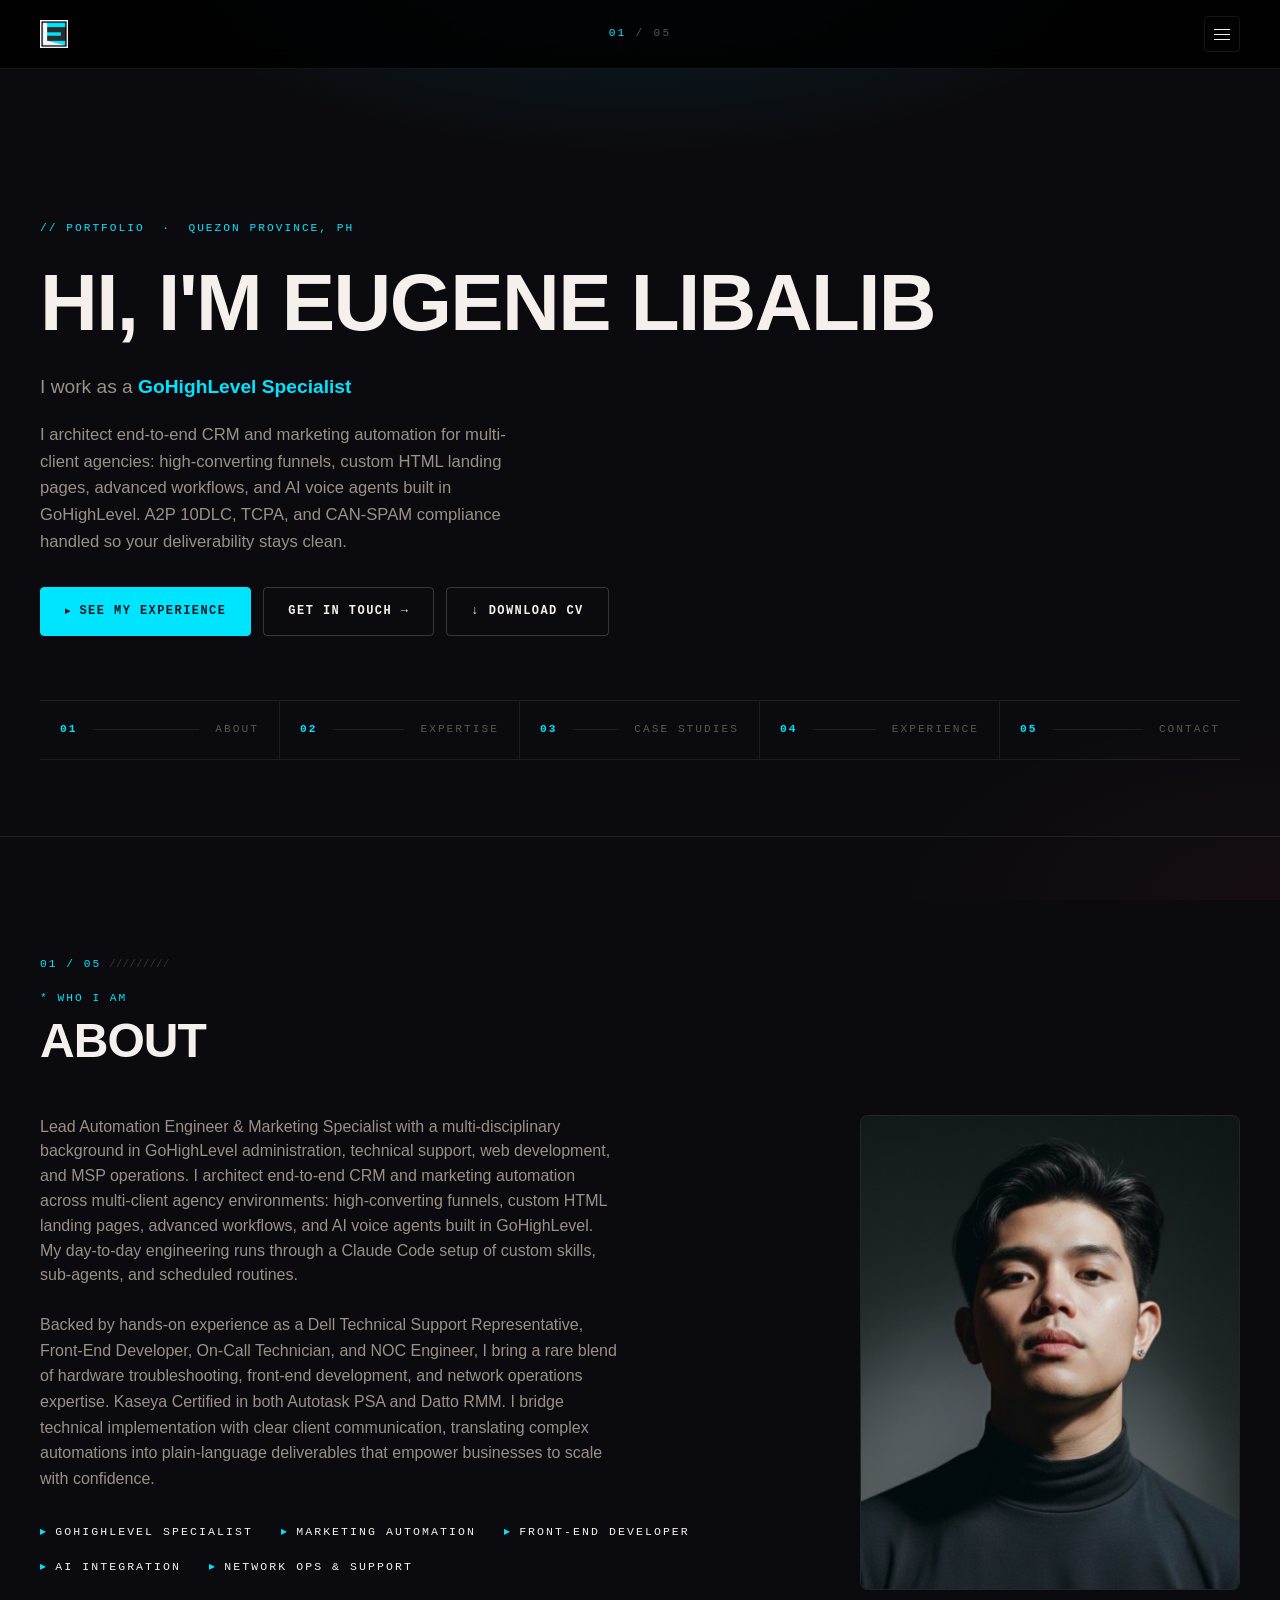
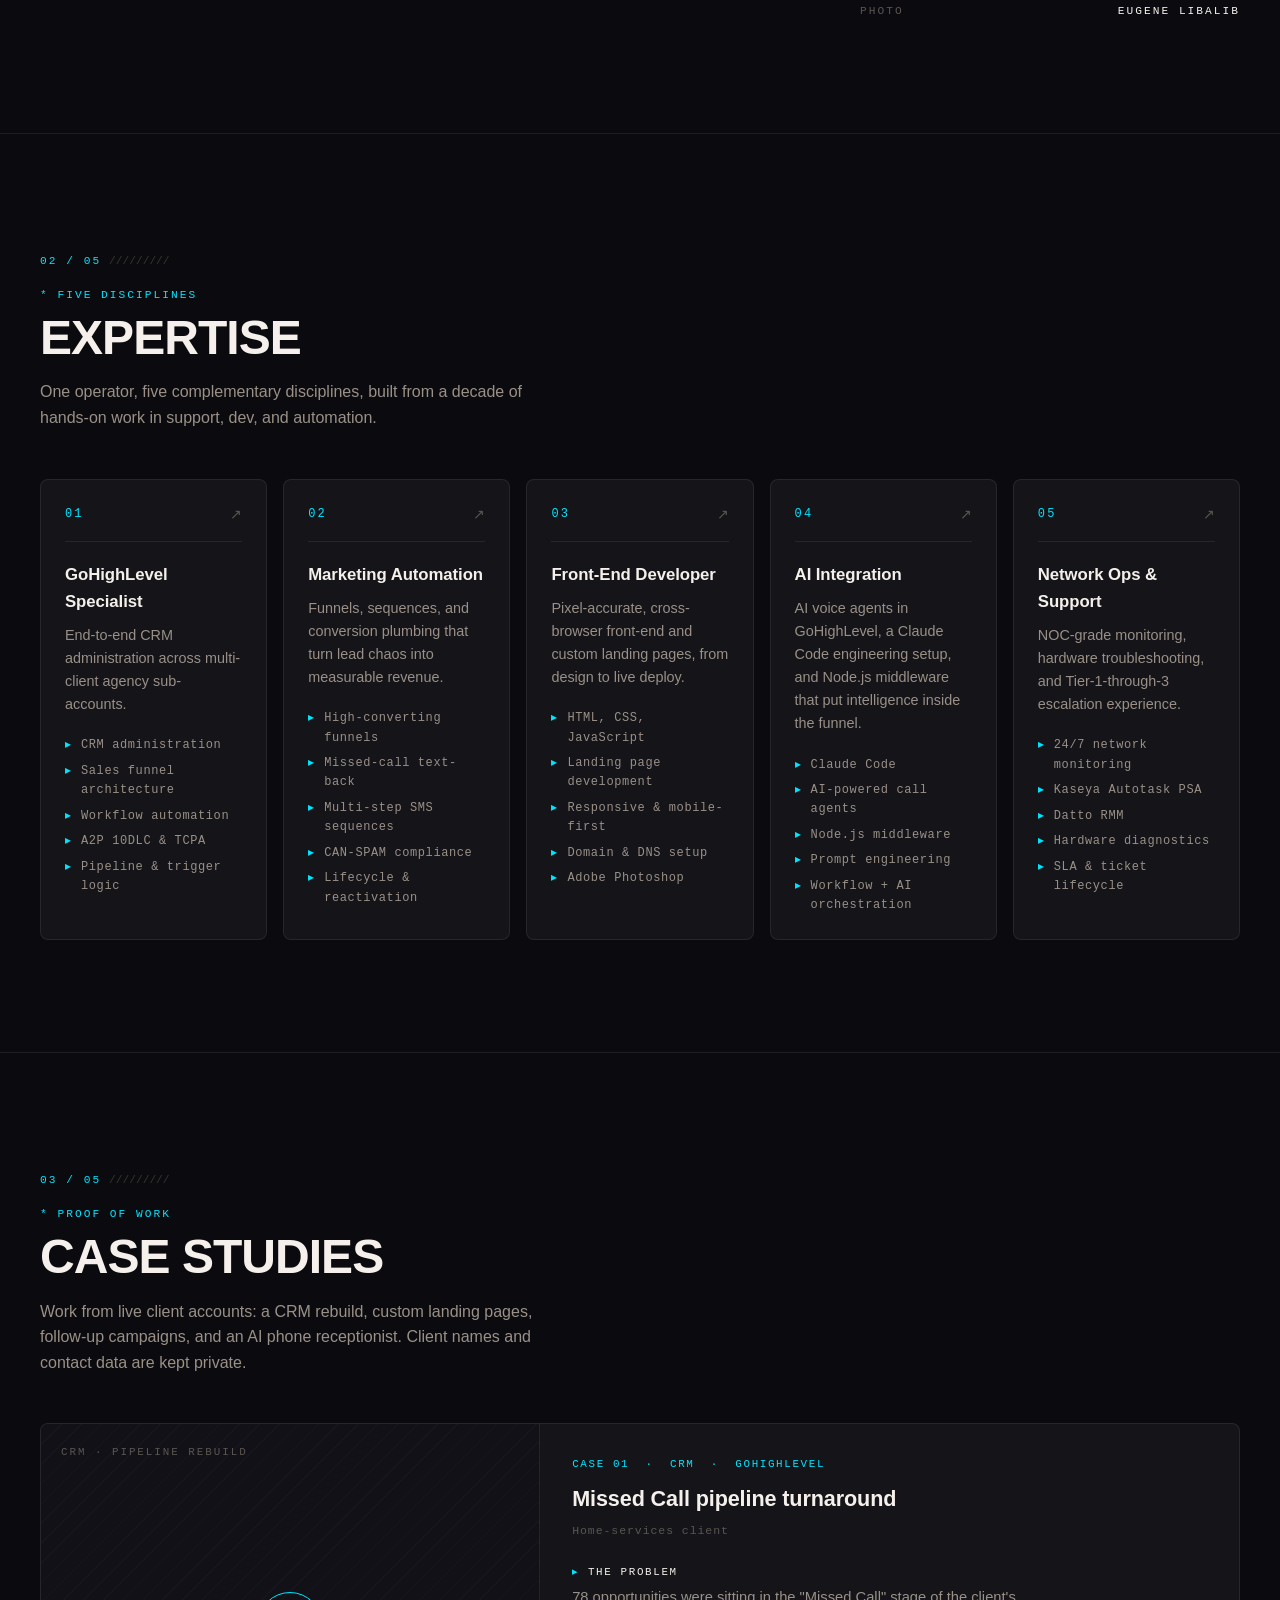
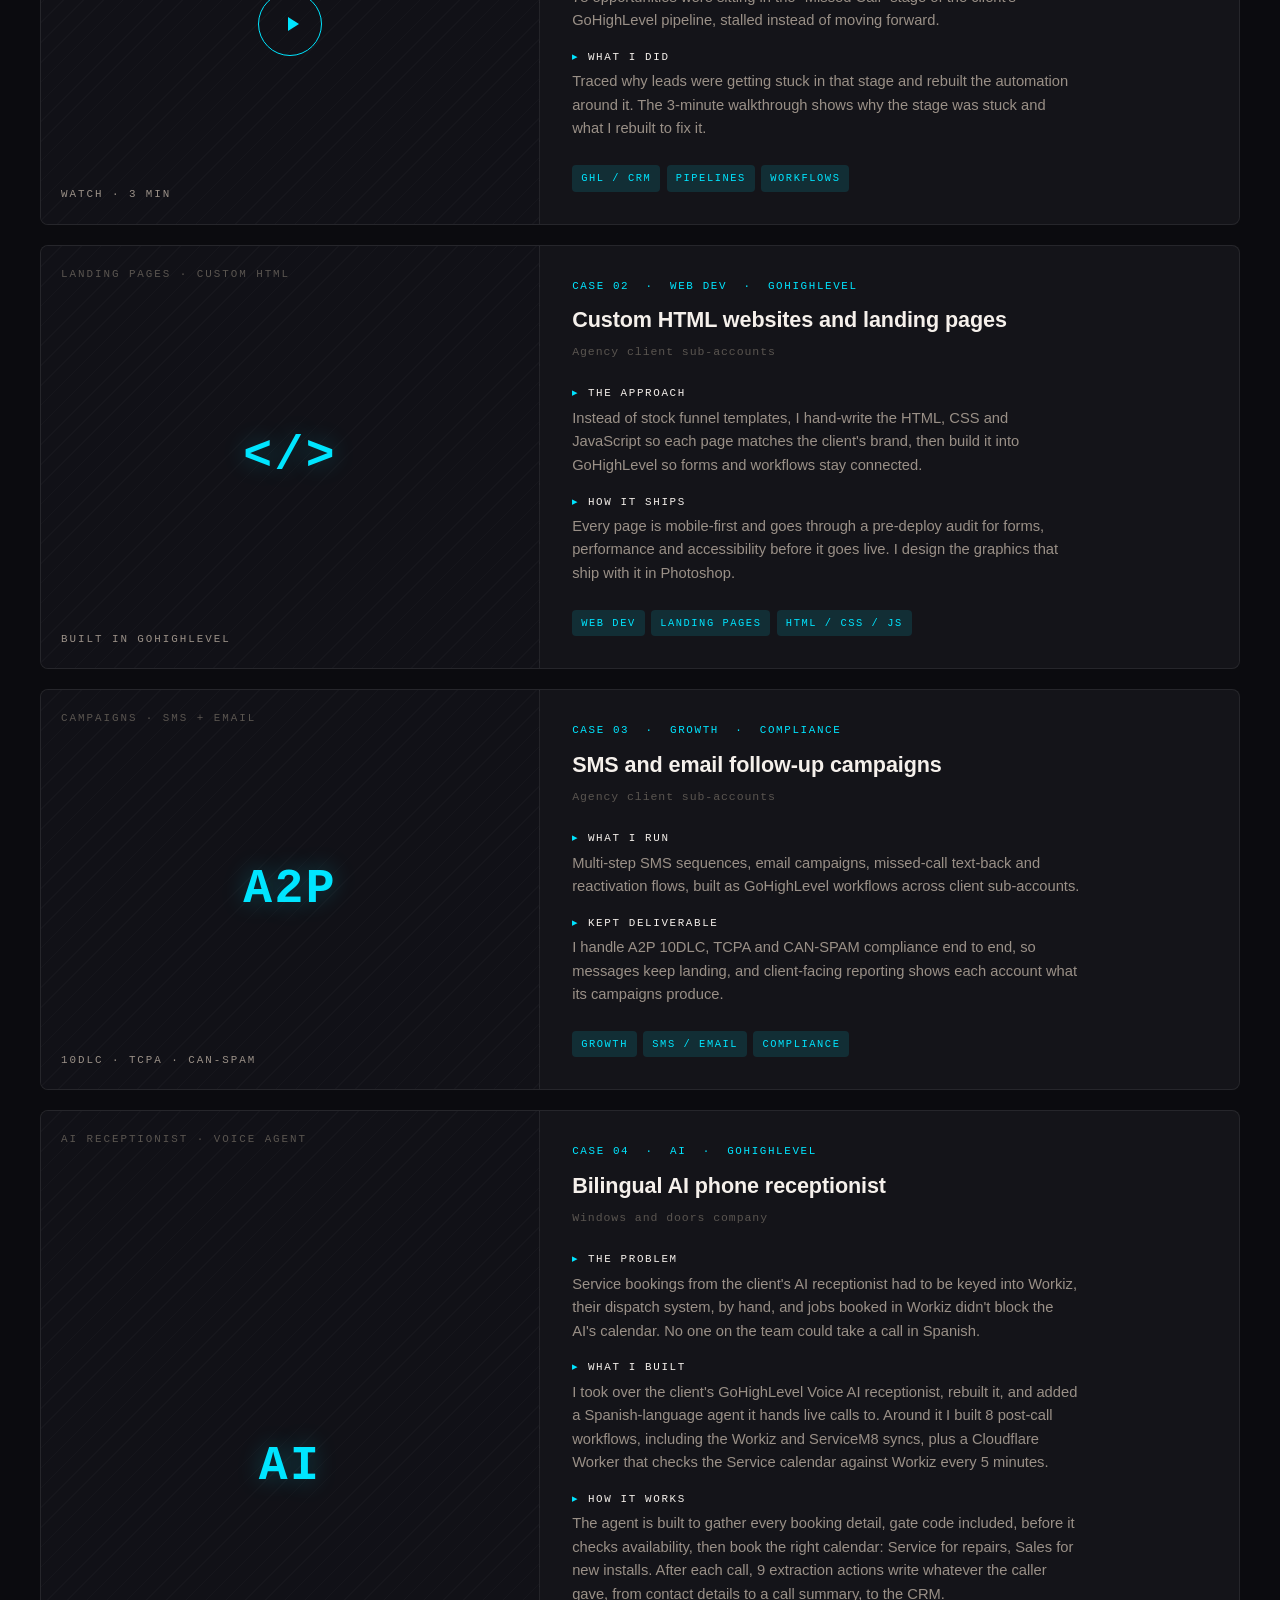
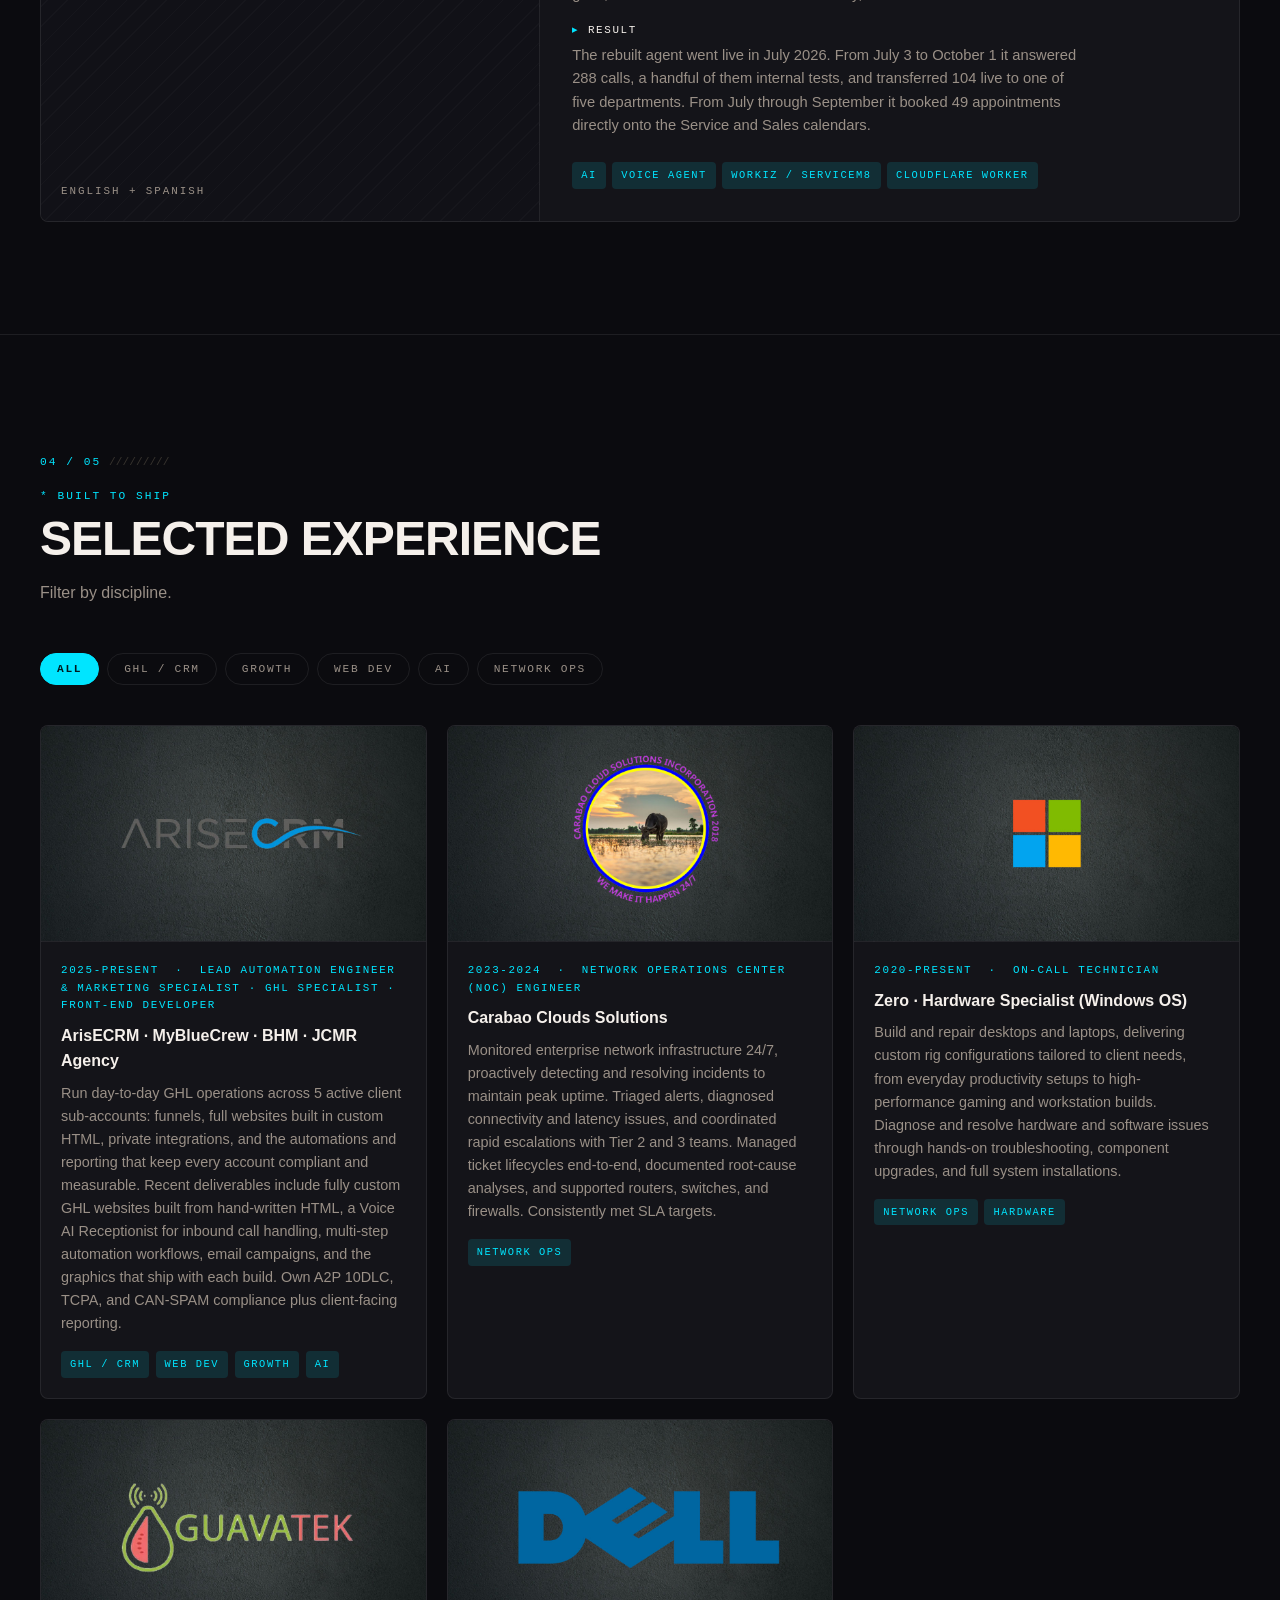
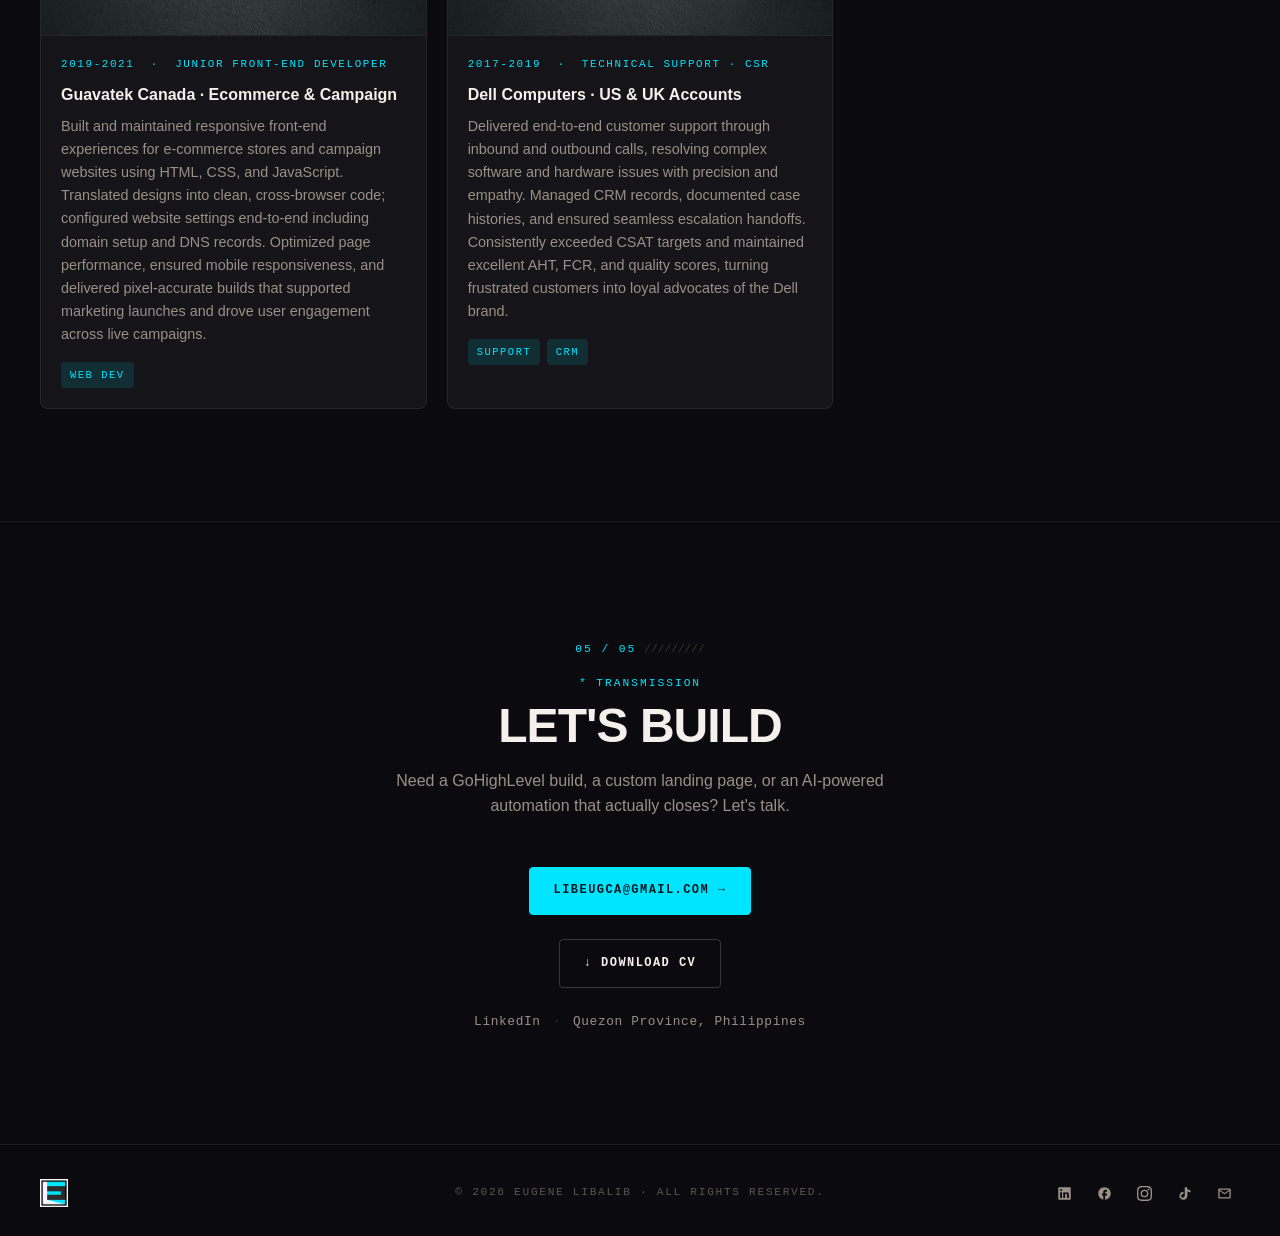
==== index.html @ 633a6f2b "Keep the hero name on screen at phone widths The hero title was nowrap with a 36px font-size floor, " ====
<!doctype html>
<html lang="en">
<head>
  <meta charset="utf-8" />
  <meta name="viewport" content="width=device-width, initial-scale=1" />
  <title>Eugene Libalib - GoHighLevel Specialist & Marketing Technologist</title>
  <meta name="description" content="Eugene Libalib - CRM &amp; marketing technology specialist. GoHighLevel, marketing automation, web development, Claude AI integration, and network operations." />

  <!-- Open Graph -->
  <meta property="og:type" content="website" />
  <meta property="og:url" content="https://governorgene.github.io/eugene-libalib-portfolio/" />
  <meta property="og:title" content="Eugene Libalib - GoHighLevel Specialist &amp; Marketing Technologist" />
  <meta property="og:description" content="CRM and marketing automation specialist: GoHighLevel builds, AI-powered workflows, custom landing pages, and network operations. Based in Quezon Province, PH." />
  <meta property="og:image" content="https://governorgene.github.io/eugene-libalib-portfolio/assets/graphtag.jpg" />
  <meta property="og:image:width" content="1200" />
  <meta property="og:image:height" content="630" />

  <!-- Twitter Card -->
  <meta name="twitter:card" content="summary_large_image" />
  <meta name="twitter:title" content="Eugene Libalib - GoHighLevel Specialist &amp; Marketing Technologist" />
  <meta name="twitter:description" content="CRM and marketing automation specialist: GoHighLevel builds, AI-powered workflows, custom landing pages, and network operations. Based in Quezon Province, PH." />
  <meta name="twitter:image" content="https://governorgene.github.io/eugene-libalib-portfolio/assets/graphtag.jpg" />

  <link rel="icon" type="image/png" href="assets/ECL Logo.png" />
  <link rel="apple-touch-icon" href="assets/ECL Logo.png" />
  <link rel="stylesheet" href="styles.css" />
</head>
<body>
  <header class="nav">
    <a href="#top" class="nav__brand" aria-label="Home">
      <img src="assets/ECL Logo.png" alt="" class="nav__mark" aria-hidden="true" />    </a>
    <div class="nav__counter" aria-hidden="true">
      <span id="nav-counter">01</span> / 05
    </div>
    <button class="nav__menu" id="menu-toggle" aria-label="Open menu" aria-expanded="false" aria-controls="menu-overlay">
      <span></span><span></span><span></span>
    </button>
  </header>

  <!-- MENU OVERLAY -->
  <div class="menu-backdrop" id="menu-backdrop" aria-hidden="true"></div>
  <aside class="menu" id="menu-overlay" aria-hidden="true" role="dialog" aria-modal="true" aria-label="Navigation">
    <div class="menu__header">
      <a href="#top" class="nav__brand menu__brand" data-menu-link aria-label="Home">
        <img src="assets/ECL Logo.png" alt="" class="nav__mark" aria-hidden="true" />
        <span class="nav__brand-text">ECL</span>
      </a>
      <button class="menu__close" id="menu-close" aria-label="Close menu">
        <span></span><span></span>
      </button>
    </div>

    <p class="menu__section-label">NAVIGATE <span class="slashes">/</span> <span id="menu-counter">00</span></p>

    <nav class="menu__nav" aria-label="Primary">
      <a href="#top" class="menu__link" data-menu-link data-section="home">
        <span class="menu__num">01</span>
        <span class="menu__label">Home</span>
        <span class="menu__dot" aria-hidden="true"></span>
      </a>
      <a href="#about" class="menu__link" data-menu-link data-section="about">
        <span class="menu__num">02</span>
        <span class="menu__label">About</span>
        <span class="menu__dot" aria-hidden="true"></span>
      </a>
      <a href="#expertise" class="menu__link" data-menu-link data-section="expertise">
        <span class="menu__num">03</span>
        <span class="menu__label">Expertise</span>
        <span class="menu__dot" aria-hidden="true"></span>
      </a>
      <a href="#case-studies" class="menu__link" data-menu-link data-section="cases">
        <span class="menu__num">04</span>
        <span class="menu__label">Case Studies</span>
        <span class="menu__dot" aria-hidden="true"></span>
      </a>
      <a href="#work" class="menu__link" data-menu-link data-section="work">
        <span class="menu__num">05</span>
        <span class="menu__label">Experience</span>
        <span class="menu__dot" aria-hidden="true"></span>
      </a>
      <a href="#contact" class="menu__link" data-menu-link data-section="contact">
        <span class="menu__num">06</span>
        <span class="menu__label">Contact</span>
        <span class="menu__dot" aria-hidden="true"></span>
      </a>
    </nav>

    <div class="menu__connect">
      <p class="menu__section-label">CONNECT</p>
      <div class="menu__socials">
        <a href="https://www.linkedin.com/in/genelibalib" target="_blank" rel="noopener" class="menu__social" aria-label="LinkedIn">
          <svg viewBox="0 0 24 24" fill="currentColor" aria-hidden="true"><path d="M20.5 2h-17A1.5 1.5 0 0 0 2 3.5v17A1.5 1.5 0 0 0 3.5 22h17a1.5 1.5 0 0 0 1.5-1.5v-17A1.5 1.5 0 0 0 20.5 2zM8 19H5v-9h3v9zM6.5 8.25A1.75 1.75 0 1 1 8.3 6.5a1.78 1.78 0 0 1-1.8 1.75zM19 19h-3v-4.74c0-1.42-.6-1.93-1.38-1.93A1.74 1.74 0 0 0 13 14.19v4.81h-3v-9h2.9v1.3a3.11 3.11 0 0 1 2.7-1.4c1.55 0 3.36.86 3.36 3.66z"/></svg>
        </a>
        <a href="https://www.facebook.com/eugene.libalib/" target="_blank" rel="noopener" class="menu__social" aria-label="Facebook">
          <svg viewBox="0 0 24 24" fill="currentColor" aria-hidden="true"><path d="M22 12c0-5.52-4.48-10-10-10S2 6.48 2 12c0 4.84 3.44 8.87 8 9.8V15H8v-3h2V9.5C10 7.57 11.57 6 13.5 6H16v3h-2c-.55 0-1 .45-1 1v2h3v3h-3v6.95c5.05-.5 9-4.76 9-9.95z"/></svg>
        </a>
        <a href="https://www.instagram.com/gobernador.general/" target="_blank" rel="noopener" class="menu__social" aria-label="Instagram">
          <svg viewBox="0 0 24 24" fill="currentColor" aria-hidden="true"><path d="M12 2.16c3.2 0 3.58.01 4.85.07 1.17.05 1.8.25 2.23.41.56.22.96.48 1.38.9.42.42.68.82.9 1.38.16.42.36 1.06.41 2.23.06 1.27.07 1.65.07 4.85s-.01 3.58-.07 4.85c-.05 1.17-.25 1.8-.41 2.23-.22.56-.48.96-.9 1.38-.42.42-.82.68-1.38.9-.42.16-1.06.36-2.23.41-1.27.06-1.65.07-4.85.07s-3.58-.01-4.85-.07c-1.17-.05-1.8-.25-2.23-.41-.56-.22-.96-.48-1.38-.9-.42-.42-.68-.82-.9-1.38-.16-.42-.36-1.06-.41-2.23-.06-1.27-.07-1.65-.07-4.85s.01-3.58.07-4.85c.05-1.17.25-1.8.41-2.23.22-.56.48-.96.9-1.38.42-.42.82-.68 1.38-.9.42-.16 1.06-.36 2.23-.41 1.27-.06 1.65-.07 4.85-.07M12 0C8.74 0 8.33.01 7.05.07 5.78.13 4.9.33 4.14.63a5.86 5.86 0 0 0-2.13 1.38A5.86 5.86 0 0 0 .63 4.14C.33 4.9.13 5.78.07 7.05.01 8.33 0 8.74 0 12s.01 3.67.07 4.95c.06 1.27.26 2.15.56 2.91.31.79.73 1.46 1.38 2.13a5.86 5.86 0 0 0 2.13 1.38c.76.3 1.64.5 2.91.56C8.33 23.99 8.74 24 12 24s3.67-.01 4.95-.07c1.27-.06 2.15-.26 2.91-.56a5.86 5.86 0 0 0 2.13-1.38 5.86 5.86 0 0 0 1.38-2.13c.3-.76.5-1.64.56-2.91.06-1.28.07-1.69.07-4.95s-.01-3.67-.07-4.95c-.06-1.27-.26-2.15-.56-2.91a5.86 5.86 0 0 0-1.38-2.13A5.86 5.86 0 0 0 19.86.63c-.76-.3-1.64-.5-2.91-.56C15.67.01 15.26 0 12 0zm0 5.84a6.16 6.16 0 1 0 0 12.32 6.16 6.16 0 0 0 0-12.32zM12 16a4 4 0 1 1 0-8 4 4 0 0 1 0 8zm6.41-11.85a1.44 1.44 0 1 0 0 2.88 1.44 1.44 0 0 0 0-2.88z"/></svg>
        </a>
        <a href="https://www.tiktok.com/@itimnatupangnaligaw" target="_blank" rel="noopener" class="menu__social" aria-label="TikTok">
          <svg viewBox="0 0 24 24" fill="currentColor" aria-hidden="true"><path d="M19.59 6.69a4.83 4.83 0 0 1-3.77-4.25V2h-3.45v13.67a2.89 2.89 0 0 1-5.2 1.74 2.89 2.89 0 0 1 2.31-4.64 2.93 2.93 0 0 1 .88.14V9.4a6.84 6.84 0 0 0-1-.06A6.33 6.33 0 0 0 5.8 20.1a6.34 6.34 0 0 0 10.86-4.43V8.43a8.16 8.16 0 0 0 4.77 1.52V6.5a4.85 4.85 0 0 1-1.84-.27z"/></svg>
        </a>
        <a href="mailto:libeugca@gmail.com" class="menu__social" aria-label="Email">
          <svg viewBox="0 0 24 24" fill="currentColor" aria-hidden="true"><path d="M22 6c0-1.1-.9-2-2-2H4c-1.1 0-2 .9-2 2v12c0 1.1.9 2 2 2h16c1.1 0 2-.9 2-2V6zm-2 0-8 5-8-5h16zm0 12H4V8l8 5 8-5v10z"/></svg>
        </a>
      </div>
    </div>
  </aside>

  <main id="top">
    <!-- HERO -->
    <section class="hero">
      <p class="eyebrow">// PORTFOLIO &nbsp;·&nbsp; QUEZON PROVINCE, PH</p>
      <h1 class="hero__title">HI, I'M <span class="hero__name">EUGENE LIBALIB</span></h1>
      <p class="hero__subtitle">
        I work as a
        <span class="role-rotator" aria-live="polite">
          <span class="role-rotator__word">GoHighLevel Specialist</span>
        </span>
      </p>
      <p class="hero__pitch">
        I architect end-to-end CRM and marketing automation for multi-client agencies: high-converting funnels, custom HTML landing pages, advanced workflows, and AI voice agents built in GoHighLevel. A2P 10DLC, TCPA, and CAN-SPAM compliance handled so your deliverability stays clean.
      </p>
      <div class="hero__cta">
        <a href="#work" class="btn btn--primary">
          <span class="btn__icon" aria-hidden="true">▸</span> SEE MY EXPERIENCE
        </a>
        <a href="#contact" class="btn btn--ghost">GET IN TOUCH →</a>
        <a href="assets/Eugene_Libalib_CV.pdf" download class="btn btn--ghost">↓ DOWNLOAD CV</a>
      </div>

      <!-- Quick nav cards -->
      <div class="quicknav">
        <a href="#about" class="quicknav__card">
          <span class="quicknav__num">01</span>
          <span class="quicknav__divider" aria-hidden="true"></span>
          <span class="quicknav__label">About</span>
        </a>
        <a href="#expertise" class="quicknav__card">
          <span class="quicknav__num">02</span>
          <span class="quicknav__divider" aria-hidden="true"></span>
          <span class="quicknav__label">Expertise</span>
        </a>
        <a href="#case-studies" class="quicknav__card">
          <span class="quicknav__num">03</span>
          <span class="quicknav__divider" aria-hidden="true"></span>
          <span class="quicknav__label">Case Studies</span>
        </a>
        <a href="#work" class="quicknav__card">
          <span class="quicknav__num">04</span>
          <span class="quicknav__divider" aria-hidden="true"></span>
          <span class="quicknav__label">Experience</span>
        </a>
        <a href="#contact" class="quicknav__card">
          <span class="quicknav__num">05</span>
          <span class="quicknav__divider" aria-hidden="true"></span>
          <span class="quicknav__label">Contact</span>
        </a>
      </div>
    </section>

    <!-- 01 / ABOUT -->
    <section id="about" class="section" data-counter="01">
      <header class="section__head">
        <p class="eyebrow">01 / 05 <span class="slashes">/////////</span></p>
        <p class="section__kicker">* WHO I AM</p>
        <h2 class="section__title">ABOUT</h2>
      </header>
      <div class="about about--split">
        <div class="about__text">
          <p class="about__lede">
            Lead Automation Engineer &amp; Marketing Specialist with a multi-disciplinary background in GoHighLevel administration, technical support, web development, and MSP operations. I architect end-to-end CRM and marketing automation across multi-client agency environments: high-converting funnels, custom HTML landing pages, advanced workflows, and AI voice agents built in GoHighLevel. My day-to-day engineering runs through a Claude Code setup of custom skills, sub-agents, and scheduled routines.
          </p>
          <p>
            Backed by hands-on experience as a Dell Technical Support Representative, Front-End Developer, On-Call Technician, and NOC Engineer, I bring a rare blend of hardware troubleshooting, front-end development, and network operations expertise. Kaseya Certified in both Autotask PSA and Datto RMM. I bridge technical implementation with clear client communication, translating complex automations into plain-language deliverables that empower businesses to scale with confidence.
          </p>
          <div class="about__badges">
            <span class="badge">GOHIGHLEVEL SPECIALIST</span>
            <span class="badge">MARKETING AUTOMATION</span>
            <span class="badge">FRONT-END DEVELOPER</span>
            <span class="badge">AI INTEGRATION</span>
            <span class="badge">NETWORK OPS &amp; SUPPORT</span>
          </div>
        </div>
        <figure class="about__photo">
          <div class="about__photo-frame">
            <img src="assets/portrait.jpg" alt="Portrait of Eugene Libalib" loading="lazy" />
          </div>
          <figcaption class="about__caption">
            <span>PHOTO</span>
            <span class="about__caption-name">EUGENE LIBALIB</span>
          </figcaption>
        </figure>
      </div>
    </section>

    <!-- 02 / EXPERTISE -->
    <section id="expertise" class="section" data-counter="02">
      <header class="section__head">
        <p class="eyebrow">02 / 05 <span class="slashes">/////////</span></p>
        <p class="section__kicker">* FIVE DISCIPLINES</p>
        <h2 class="section__title">EXPERTISE</h2>
        <p class="section__lede">One operator, five complementary disciplines, built from a decade of hands-on work in support, dev, and automation.</p>
      </header>

      <div class="grid grid--expertise">
        <article class="card" data-role="ghl">
          <div class="card__head">
            <span class="card__num">01</span>
            <span class="card__open" aria-hidden="true">↗</span>
          </div>
          <h3 class="card__title">GoHighLevel Specialist</h3>
          <p class="card__body">End-to-end CRM administration across multi-client agency sub-accounts.</p>
          <ul class="card__skills">
            <li>CRM administration</li>
            <li>Sales funnel architecture</li>
            <li>Workflow automation</li>
            <li>A2P 10DLC &amp; TCPA</li>
            <li>Pipeline &amp; trigger logic</li>
          </ul>
        </article>

        <article class="card" data-role="growth">
          <div class="card__head">
            <span class="card__num">02</span>
            <span class="card__open" aria-hidden="true">↗</span>
          </div>
          <h3 class="card__title">Marketing Automation</h3>
          <p class="card__body">Funnels, sequences, and conversion plumbing that turn lead chaos into measurable revenue.</p>
          <ul class="card__skills">
            <li>High-converting funnels</li>
            <li>Missed-call text-back</li>
            <li>Multi-step SMS sequences</li>
            <li>CAN-SPAM compliance</li>
            <li>Lifecycle &amp; reactivation</li>
          </ul>
        </article>

        <article class="card" data-role="web">
          <div class="card__head">
            <span class="card__num">03</span>
            <span class="card__open" aria-hidden="true">↗</span>
          </div>
          <h3 class="card__title">Front-End Developer</h3>
          <p class="card__body">Pixel-accurate, cross-browser front-end and custom landing pages, from design to live deploy.</p>
          <ul class="card__skills">
            <li>HTML, CSS, JavaScript</li>
            <li>Landing page development</li>
            <li>Responsive &amp; mobile-first</li>
            <li>Domain &amp; DNS setup</li>
            <li>Adobe Photoshop</li>
          </ul>
        </article>

        <article class="card" data-role="ai">
          <div class="card__head">
            <span class="card__num">04</span>
            <span class="card__open" aria-hidden="true">↗</span>
          </div>
          <h3 class="card__title">AI Integration</h3>
          <p class="card__body">AI voice agents in GoHighLevel, a Claude Code engineering setup, and Node.js middleware that put intelligence inside the funnel.</p>
          <ul class="card__skills">
            <li>Claude Code</li>
            <li>AI-powered call agents</li>
            <li>Node.js middleware</li>
            <li>Prompt engineering</li>
            <li>Workflow + AI orchestration</li>
          </ul>
        </article>

        <article class="card" data-role="support">
          <div class="card__head">
            <span class="card__num">05</span>
            <span class="card__open" aria-hidden="true">↗</span>
          </div>
          <h3 class="card__title">Network Ops &amp; Support</h3>
          <p class="card__body">NOC-grade monitoring, hardware troubleshooting, and Tier-1-through-3 escalation experience.</p>
          <ul class="card__skills">
            <li>24/7 network monitoring</li>
            <li>Kaseya Autotask PSA</li>
            <li>Datto RMM</li>
            <li>Hardware diagnostics</li>
            <li>SLA &amp; ticket lifecycle</li>
          </ul>
        </article>
      </div>
    </section>

    <!-- 03 / CASE STUDIES -->
    <section id="case-studies" class="section" data-counter="03">
      <header class="section__head">
        <p class="eyebrow">03 / 05 <span class="slashes">/////////</span></p>
        <p class="section__kicker">* PROOF OF WORK</p>
        <h2 class="section__title">CASE STUDIES</h2>
        <p class="section__lede">Work from live client accounts: a CRM rebuild, custom landing pages, follow-up campaigns, and an AI phone receptionist. Client names and contact data are kept private.</p>
      </header>

      <div class="case-list">
        <article class="case" id="case-crm">
          <a class="case__media case__media--video" href="https://drive.google.com/file/d/1J-WjdXMfaGFFnre1aTD3sYOo-Oqdjawp/view?usp=drive_link" target="_blank" rel="noopener" aria-label="Watch the 3-minute CRM walkthrough (opens Google Drive)">
            <span class="case__media-label" aria-hidden="true">CRM · PIPELINE REBUILD</span>
            <span class="case__play" aria-hidden="true">
              <svg viewBox="0 0 24 24" fill="currentColor"><path d="M8 5v14l11-7z"/></svg>
            </span>
            <span class="case__media-label case__media-label--end" aria-hidden="true">WATCH · 3 MIN</span>
          </a>
          <div class="case__body">
            <p class="case__meta">Case 01 &nbsp;·&nbsp; CRM &nbsp;·&nbsp; GoHighLevel</p>
            <h3 class="case__title">Missed Call pipeline turnaround</h3>
            <p class="case__client">Home-services client</p>
            <dl class="case__points">
              <div>
                <dt>The problem</dt>
                <dd>78 opportunities were sitting in the "Missed Call" stage of the client's GoHighLevel pipeline, stalled instead of moving forward.</dd>
              </div>
              <div>
                <dt>What I did</dt>
                <dd>Traced why leads were getting stuck in that stage and rebuilt the automation around it. The 3-minute walkthrough shows why the stage was stuck and what I rebuilt to fix it.</dd>
              </div>
              <!-- TODO(Gene): add a "Result" row with before/after numbers for the 78 opportunities. -->
            </dl>
            <div class="project__tags">
              <span class="tag">GHL / CRM</span>
              <span class="tag">Pipelines</span>
              <span class="tag">Workflows</span>
            </div>
          </div>
        </article>

        <article class="case" id="case-landing">
          <!-- TODO(Gene): drop a blurred screenshot in assets/ and add <img src="assets/..." alt="..." /> inside this div. -->
          <div class="case__media" aria-hidden="true">
            <span class="case__media-label">LANDING PAGES · CUSTOM HTML</span>
            <span class="case__media-mark">&lt;/&gt;</span>
            <span class="case__media-label case__media-label--end">BUILT IN GOHIGHLEVEL</span>
          </div>
          <div class="case__body">
            <p class="case__meta">Case 02 &nbsp;·&nbsp; Web Dev &nbsp;·&nbsp; GoHighLevel</p>
            <h3 class="case__title">Custom HTML websites and landing pages</h3>
            <p class="case__client">Agency client sub-accounts</p>
            <dl class="case__points">
              <div>
                <dt>The approach</dt>
                <dd>Instead of stock funnel templates, I hand-write the HTML, CSS and JavaScript so each page matches the client's brand, then build it into GoHighLevel so forms and workflows stay connected.</dd>
              </div>
              <div>
                <dt>How it ships</dt>
                <dd>Every page is mobile-first and goes through a pre-deploy audit for forms, performance and accessibility before it goes live. I design the graphics that ship with it in Photoshop.</dd>
              </div>
              <!-- TODO(Gene): add a "Result" row and a live link once a client page can be shown. -->
            </dl>
            <div class="project__tags">
              <span class="tag">Web Dev</span>
              <span class="tag">Landing Pages</span>
              <span class="tag">HTML / CSS / JS</span>
            </div>
          </div>
        </article>

        <article class="case" id="case-campaigns">
          <!-- TODO(Gene): drop a blurred workflow or campaign-stats screenshot in assets/ and add an <img> inside this div. -->
          <div class="case__media" aria-hidden="true">
            <span class="case__media-label">CAMPAIGNS · SMS + EMAIL</span>
            <span class="case__media-mark">A2P</span>
            <span class="case__media-label case__media-label--end">10DLC · TCPA · CAN-SPAM</span>
          </div>
          <div class="case__body">
            <p class="case__meta">Case 03 &nbsp;·&nbsp; Growth &nbsp;·&nbsp; Compliance</p>
            <h3 class="case__title">SMS and email follow-up campaigns</h3>
            <p class="case__client">Agency client sub-accounts</p>
            <dl class="case__points">
              <div>
                <dt>What I run</dt>
                <dd>Multi-step SMS sequences, email campaigns, missed-call text-back and reactivation flows, built as GoHighLevel workflows across client sub-accounts.</dd>
              </div>
              <div>
                <dt>Kept deliverable</dt>
                <dd>I handle A2P 10DLC, TCPA and CAN-SPAM compliance end to end, so messages keep landing, and client-facing reporting shows each account what its campaigns produce.</dd>
              </div>
              <!-- TODO(Gene): add a "Result" row with campaign stats (reply rate, booked calls, reactivated leads). -->
            </dl>
            <div class="project__tags">
              <span class="tag">Growth</span>
              <span class="tag">SMS / Email</span>
              <span class="tag">Compliance</span>
            </div>
          </div>
        </article>

        <article class="case" id="case-receptionist">
          <!-- TODO(Gene): drop a blurred screenshot of the agent config or call flow in assets/ and add an <img> inside this div. -->
          <div class="case__media" aria-hidden="true">
            <span class="case__media-label">AI RECEPTIONIST · VOICE AGENT</span>
            <span class="case__media-mark">AI</span>
            <span class="case__media-label case__media-label--end">ENGLISH + SPANISH</span>
          </div>
          <div class="case__body">
            <p class="case__meta">Case 04 &nbsp;·&nbsp; AI &nbsp;·&nbsp; GoHighLevel</p>
            <h3 class="case__title">Bilingual AI phone receptionist</h3>
            <p class="case__client">Windows and doors company</p>
            <dl class="case__points">
              <div>
                <dt>The problem</dt>
                <dd>Service bookings from the client's AI receptionist had to be keyed into Workiz, their dispatch system, by hand, and jobs booked in Workiz didn't block the AI's calendar. No one on the team could take a call in Spanish.</dd>
              </div>
              <div>
                <dt>What I built</dt>
                <dd>I took over the client's GoHighLevel Voice AI receptionist, rebuilt it, and added a Spanish-language agent it hands live calls to. Around it I built 8 post-call workflows, including the Workiz and ServiceM8 syncs, plus a Cloudflare Worker that checks the Service calendar against Workiz every 5 minutes.</dd>
              </div>
              <div>
                <dt>How it works</dt>
                <dd>The agent is built to gather every booking detail, gate code included, before it checks availability, then book the right calendar: Service for repairs, Sales for new installs. After each call, 9 extraction actions write whatever the caller gave, from contact details to a call summary, to the CRM.</dd>
              </div>
              <div>
                <dt>Result</dt>
                <dd>The rebuilt agent went live in July 2026. From July 3 to October 1 it answered 288 calls, a handful of them internal tests, and transferred 104 live to one of five departments. From July through September it booked 49 appointments directly onto the Service and Sales calendars.</dd>
              </div>
            </dl>
            <div class="project__tags">
              <span class="tag">AI</span>
              <span class="tag">Voice Agent</span>
              <span class="tag">Workiz / ServiceM8</span>
              <span class="tag">Cloudflare Worker</span>
            </div>
          </div>
        </article>
      </div>
    </section>

    <!-- 04 / EXPERIENCE -->
    <section id="work" class="section" data-counter="04">
      <header class="section__head">
        <p class="eyebrow">04 / 05 <span class="slashes">/////////</span></p>
        <p class="section__kicker">* BUILT TO SHIP</p>
        <h2 class="section__title">SELECTED EXPERIENCE</h2>
        <p class="section__lede">Filter by discipline.</p>
      </header>

      <div class="filters" role="tablist" aria-label="Filter experience by discipline">
        <button class="chip is-active" data-filter="all" role="tab" aria-selected="true">All</button>
        <button class="chip" data-filter="ghl" role="tab" aria-selected="false">GHL / CRM</button>
        <button class="chip" data-filter="growth" role="tab" aria-selected="false">Growth</button>
        <button class="chip" data-filter="web" role="tab" aria-selected="false">Web Dev</button>
        <button class="chip" data-filter="ai" role="tab" aria-selected="false">AI</button>
        <button class="chip" data-filter="support" role="tab" aria-selected="false">Network Ops</button>
      </div>

      <div class="grid grid--work">
        <article class="project" data-roles="ghl web growth ai">
          <div class="project__thumb"><img src="assets/arisecrm.jpg" alt="ArisECRM" loading="lazy" /></div>
          <div class="project__body">
            <p class="project__meta">2025-Present &nbsp;·&nbsp; Lead Automation Engineer &amp; Marketing Specialist · GHL Specialist · Front-End Developer</p>
            <h3 class="project__title">ArisECRM · MyBlueCrew · BHM · JCMR Agency</h3>
            <p class="project__desc">Run day-to-day GHL operations across 5 active client sub-accounts: funnels, full websites built in custom HTML, private integrations, and the automations and reporting that keep every account compliant and measurable. Recent deliverables include fully custom GHL websites built from hand-written HTML, a Voice AI Receptionist for inbound call handling, multi-step automation workflows, email campaigns, and the graphics that ship with each build. Own A2P 10DLC, TCPA, and CAN-SPAM compliance plus client-facing reporting.</p>
            <div class="project__tags">
              <span class="tag">GHL / CRM</span>
              <span class="tag">Web Dev</span>
              <span class="tag">Growth</span>
              <span class="tag">AI</span>
            </div>
          </div>
        </article>

        <article class="project" data-roles="support">
          <div class="project__thumb"><img src="assets/carabao cloud solution.jpg" alt="Carabao Clouds Solutions" loading="lazy" /></div>
          <div class="project__body">
            <p class="project__meta">2023-2024 &nbsp;·&nbsp; Network Operations Center (NOC) Engineer</p>
            <h3 class="project__title">Carabao Clouds Solutions</h3>
            <p class="project__desc">Monitored enterprise network infrastructure 24/7, proactively detecting and resolving incidents to maintain peak uptime. Triaged alerts, diagnosed connectivity and latency issues, and coordinated rapid escalations with Tier 2 and 3 teams. Managed ticket lifecycles end-to-end, documented root-cause analyses, and supported routers, switches, and firewalls. Consistently met SLA targets.</p>
            <div class="project__tags">
              <span class="tag">Network Ops</span>
            </div>
          </div>
        </article>

        <article class="project" data-roles="support">
          <div class="project__thumb"><img src="assets/zero harware specialist.jpg" alt="Zero Hardware Specialist" loading="lazy" /></div>
          <div class="project__body">
            <p class="project__meta">2020-Present &nbsp;·&nbsp; On-Call Technician</p>
            <h3 class="project__title">Zero · Hardware Specialist (Windows OS)</h3>
            <p class="project__desc">Build and repair desktops and laptops, delivering custom rig configurations tailored to client needs, from everyday productivity setups to high-performance gaming and workstation builds. Diagnose and resolve hardware and software issues through hands-on troubleshooting, component upgrades, and full system installations.</p>
            <div class="project__tags">
              <span class="tag">Network Ops</span>
              <span class="tag">Hardware</span>
            </div>
          </div>
        </article>

        <article class="project" data-roles="web">
          <div class="project__thumb"><img src="assets/guavatek.jpg" alt="Guavatek Canada" loading="lazy" /></div>
          <div class="project__body">
            <p class="project__meta">2019-2021 &nbsp;·&nbsp; Junior FRONT-END DEVELOPER</p>
            <h3 class="project__title">Guavatek Canada · Ecommerce &amp; Campaign</h3>
            <p class="project__desc">Built and maintained responsive front-end experiences for e-commerce stores and campaign websites using HTML, CSS, and JavaScript. Translated designs into clean, cross-browser code; configured website settings end-to-end including domain setup and DNS records. Optimized page performance, ensured mobile responsiveness, and delivered pixel-accurate builds that supported marketing launches and drove user engagement across live campaigns.</p>
            <div class="project__tags">
              <span class="tag">Web Dev</span>
            </div>
          </div>
        </article>

        <article class="project" data-roles="support">
          <div class="project__thumb"><img src="assets/dell computers.jpg" alt="Dell Computers" loading="lazy" /></div>
          <div class="project__body">
            <p class="project__meta">2017-2019 &nbsp;·&nbsp; Technical Support · CSR</p>
            <h3 class="project__title">Dell Computers · US &amp; UK Accounts</h3>
            <p class="project__desc">Delivered end-to-end customer support through inbound and outbound calls, resolving complex software and hardware issues with precision and empathy. Managed CRM records, documented case histories, and ensured seamless escalation handoffs. Consistently exceeded CSAT targets and maintained excellent AHT, FCR, and quality scores, turning frustrated customers into loyal advocates of the Dell brand.</p>
            <div class="project__tags">
              <span class="tag">Support</span>
              <span class="tag">CRM</span>
            </div>
          </div>
        </article>
      </div>
    </section>

    <!-- 05 / CONTACT -->
    <section id="contact" class="section section--contact" data-counter="05">
      <header class="section__head section__head--centered">
        <p class="eyebrow">05 / 05 <span class="slashes">/////////</span></p>
        <p class="section__kicker">* TRANSMISSION</p>
        <h2 class="section__title">LET'S BUILD</h2>
        <p class="section__lede">
          Need a GoHighLevel build, a custom landing page, or an AI-powered automation that actually closes? Let's talk.
        </p>
      </header>

      <div class="contact">
        <a class="btn btn--primary" href="mailto:libeugca@gmail.com">
          libeugca@gmail.com →
        </a>
        <a class="btn btn--ghost" href="assets/Eugene_Libalib_CV.pdf" download>↓ DOWNLOAD CV</a>
        <div class="contact__socials">
          <a href="https://www.linkedin.com/in/genelibalib" target="_blank" rel="noopener">LinkedIn</a>
          <span class="dot" aria-hidden="true">·</span>
          <span>Quezon Province, Philippines</span>
        </div>
      </div>
    </section>
  </main>

  <footer class="footer">
    <div class="footer__left">
      <img src="assets/ECL Logo.png" alt="" class="nav__mark" aria-hidden="true" />
    </div>
    <p class="footer__center">© <span id="year"></span> Eugene Libalib · All rights reserved.</p>
    <div class="footer__right">
      <a href="https://www.linkedin.com/in/genelibalib" target="_blank" rel="noopener" class="footer__social" aria-label="LinkedIn">
        <svg viewBox="0 0 24 24" fill="currentColor" aria-hidden="true"><path d="M20.5 2h-17A1.5 1.5 0 0 0 2 3.5v17A1.5 1.5 0 0 0 3.5 22h17a1.5 1.5 0 0 0 1.5-1.5v-17A1.5 1.5 0 0 0 20.5 2zM8 19H5v-9h3v9zM6.5 8.25A1.75 1.75 0 1 1 8.3 6.5a1.78 1.78 0 0 1-1.8 1.75zM19 19h-3v-4.74c0-1.42-.6-1.93-1.38-1.93A1.74 1.74 0 0 0 13 14.19v4.81h-3v-9h2.9v1.3a3.11 3.11 0 0 1 2.7-1.4c1.55 0 3.36.86 3.36 3.66z"/></svg>
      </a>
      <a href="https://www.facebook.com/eugene.libalib/" target="_blank" rel="noopener" class="footer__social" aria-label="Facebook">
        <svg viewBox="0 0 24 24" fill="currentColor" aria-hidden="true"><path d="M22 12c0-5.52-4.48-10-10-10S2 6.48 2 12c0 4.84 3.44 8.87 8 9.8V15H8v-3h2V9.5C10 7.57 11.57 6 13.5 6H16v3h-2c-.55 0-1 .45-1 1v2h3v3h-3v6.95c5.05-.5 9-4.76 9-9.95z"/></svg>
      </a>
      <a href="https://www.instagram.com/gobernador.general/" target="_blank" rel="noopener" class="footer__social" aria-label="Instagram">
        <svg viewBox="0 0 24 24" fill="currentColor" aria-hidden="true"><path d="M12 2.16c3.2 0 3.58.01 4.85.07 1.17.05 1.8.25 2.23.41.56.22.96.48 1.38.9.42.42.68.82.9 1.38.16.42.36 1.06.41 2.23.06 1.27.07 1.65.07 4.85s-.01 3.58-.07 4.85c-.05 1.17-.25 1.8-.41 2.23-.22.56-.48.96-.9 1.38-.42.42-.82.68-1.38.9-.42.16-1.06.36-2.23.41-1.27.06-1.65.07-4.85.07s-3.58-.01-4.85-.07c-1.17-.05-1.8-.25-2.23-.41-.56-.22-.96-.48-1.38-.9-.42-.42-.68-.82-.9-1.38-.16-.42-.36-1.06-.41-2.23-.06-1.27-.07-1.65-.07-4.85s.01-3.58.07-4.85c.05-1.17.25-1.8.41-2.23.22-.56.48-.96.9-1.38.42-.42.82-.68 1.38-.9.42-.16 1.06-.36 2.23-.41 1.27-.06 1.65-.07 4.85-.07M12 0C8.74 0 8.33.01 7.05.07 5.78.13 4.9.33 4.14.63a5.86 5.86 0 0 0-2.13 1.38A5.86 5.86 0 0 0 .63 4.14C.33 4.9.13 5.78.07 7.05.01 8.33 0 8.74 0 12s.01 3.67.07 4.95c.06 1.27.26 2.15.56 2.91.31.79.73 1.46 1.38 2.13a5.86 5.86 0 0 0 2.13 1.38c.76.3 1.64.5 2.91.56C8.33 23.99 8.74 24 12 24s3.67-.01 4.95-.07c1.27-.06 2.15-.26 2.91-.56a5.86 5.86 0 0 0 2.13-1.38 5.86 5.86 0 0 0 1.38-2.13c.3-.76.5-1.64.56-2.91.06-1.28.07-1.69.07-4.95s-.01-3.67-.07-4.95c-.06-1.27-.26-2.15-.56-2.91a5.86 5.86 0 0 0-1.38-2.13A5.86 5.86 0 0 0 19.86.63c-.76-.3-1.64-.5-2.91-.56C15.67.01 15.26 0 12 0zm0 5.84a6.16 6.16 0 1 0 0 12.32 6.16 6.16 0 0 0 0-12.32zM12 16a4 4 0 1 1 0-8 4 4 0 0 1 0 8zm6.41-11.85a1.44 1.44 0 1 0 0 2.88 1.44 1.44 0 0 0 0-2.88z"/></svg>
      </a>
      <a href="https://www.tiktok.com/@itimnatupangnaligaw" target="_blank" rel="noopener" class="footer__social" aria-label="TikTok">
        <svg viewBox="0 0 24 24" fill="currentColor" aria-hidden="true"><path d="M19.59 6.69a4.83 4.83 0 0 1-3.77-4.25V2h-3.45v13.67a2.89 2.89 0 0 1-5.2 1.74 2.89 2.89 0 0 1 2.31-4.64 2.93 2.93 0 0 1 .88.14V9.4a6.84 6.84 0 0 0-1-.06A6.33 6.33 0 0 0 5.8 20.1a6.34 6.34 0 0 0 10.86-4.43V8.43a8.16 8.16 0 0 0 4.77 1.52V6.5a4.85 4.85 0 0 1-1.84-.27z"/></svg>
      </a>
      <a href="mailto:libeugca@gmail.com" class="footer__social" aria-label="Email">
        <svg viewBox="0 0 24 24" fill="currentColor" aria-hidden="true"><path d="M22 6c0-1.1-.9-2-2-2H4c-1.1 0-2 .9-2 2v12c0 1.1.9 2 2 2h16c1.1 0 2-.9 2-2V6zm-2 0-8 5-8-5h16zm0 12H4V8l8 5 8-5v10z"/></svg>
      </a>
    </div>
  </footer>

  <script src="script.js"></script>
</body>
</html>
---- styles.css ----
:root {
  --bg: #0b0b0f;
  --bg-elevated: #111117;
  --bg-card: #141419;
  --border: rgba(255, 255, 255, 0.08);
  --border-strong: rgba(255, 255, 255, 0.18);
  --text: #f5f0eb;
  --text-muted: #9a9087;
  --text-dim: #5a5550;
  --text-faint: #38342f;
  --accent: #00e5ff;
  --accent-dim: rgba(0, 229, 255, 0.12);
  --accent-glow: rgba(0, 229, 255, 0.28);
  --on-accent: #001a1f;
  --radius: 4px;
  --radius-lg: 8px;
  --maxw: 1400px;
  --pad: clamp(1.25rem, 4vw, 2.5rem);
  --font: -apple-system, BlinkMacSystemFont, "Inter", "Segoe UI", Roboto, sans-serif;
  --font-mono: "JetBrains Mono", ui-monospace, SFMono-Regular, Menlo, Consolas, monospace;
}

* { box-sizing: border-box; }
*::selection { background: var(--accent); color: var(--on-accent); }

html { scroll-behavior: smooth; }

body {
  margin: 0;
  font-family: var(--font);
  color: var(--text);
  background: var(--bg);
  line-height: 1.6;
  -webkit-font-smoothing: antialiased;
  text-rendering: optimizeLegibility;
  background-image:
    radial-gradient(ellipse 70% 45% at 50% -10%, var(--accent-dim), transparent 60%),
    radial-gradient(ellipse 50% 35% at 100% 100%, rgba(230, 57, 70, 0.05), transparent 60%);
  background-attachment: fixed;
}

a { color: inherit; text-decoration: none; transition: opacity .15s ease; }
a:hover { opacity: .7; }

img { max-width: 100%; display: block; }

/* ============ TYPOGRAPHY HELPERS ============ */
.eyebrow {
  font-family: var(--font-mono);
  font-size: 0.7rem;
  letter-spacing: 0.18em;
  text-transform: uppercase;
  color: var(--accent);
  margin: 0 0 1rem;
  display: inline-flex;
  align-items: center;
  gap: 0.5rem;
}
.slashes {
  color: var(--text-faint);
  letter-spacing: 0;
}

/* ============ NAV ============ */
.nav {
  position: sticky;
  top: 0;
  z-index: 100;
  display: grid;
  grid-template-columns: 1fr auto 1fr;
  align-items: center;
  padding: 1rem var(--pad);
  background: rgba(0, 0, 0, 0.85);
  backdrop-filter: blur(12px);
  -webkit-backdrop-filter: blur(12px);
  border-bottom: 1px solid var(--border);
}
.nav__brand {
  display: inline-flex;
  align-items: center;
  gap: 0.5rem;
  font-family: var(--font-mono);
  font-size: 0.8rem;
  letter-spacing: 0.05em;
  color: var(--text);
}
.nav__mark {
  width: 28px;
  height: 28px;
  object-fit: contain;
  flex-shrink: 0;
}
.nav__counter {
  justify-self: center;
  font-family: var(--font-mono);
  font-size: 0.7rem;
  letter-spacing: 0.2em;
  color: var(--text-dim);
}
.nav__counter #nav-counter { color: var(--accent); }
.nav__menu {
  justify-self: end;
  background: none;
  border: 1px solid var(--border);
  width: 36px;
  height: 36px;
  border-radius: var(--radius);
  display: inline-flex;
  flex-direction: column;
  justify-content: center;
  align-items: center;
  gap: 4px;
  cursor: pointer;
  padding: 0;
}
.nav__menu span {
  display: block;
  width: 16px;
  height: 1px;
  background: var(--text);
}
.nav__menu:hover { border-color: var(--accent); }
.nav__menu[aria-expanded="true"] { background: var(--accent); border-color: var(--accent); }
.nav__menu[aria-expanded="true"] span { background: var(--on-accent); }

/* ============ MENU DRAWER ============ */
.menu-backdrop {
  position: fixed;
  inset: 0;
  z-index: 190;
  background: rgba(0, 0, 0, 0.4);
  opacity: 0;
  visibility: hidden;
  transition: opacity .25s ease, visibility 0s linear .25s;
}
.menu-backdrop.is-open {
  opacity: 1;
  visibility: visible;
  transition: opacity .25s ease, visibility 0s linear 0s;
}

.menu {
  position: fixed;
  top: 0;
  right: 0;
  bottom: 0;
  width: min(440px, 92vw);
  z-index: 200;
  background: #050505;
  border-left: 1px solid var(--border);
  display: flex;
  flex-direction: column;
  padding: 1rem var(--pad) var(--pad);
  transform: translateX(100%);
  transition: transform .3s ease, visibility 0s linear .3s;
  visibility: hidden;
  background-image:
    repeating-linear-gradient(
      135deg,
      rgba(255,255,255,0.015) 0,
      rgba(255,255,255,0.015) 1px,
      transparent 1px,
      transparent 18px
    );
}
.menu.is-open {
  transform: translateX(0);
  visibility: visible;
  transition: transform .3s ease, visibility 0s linear 0s;
}

.menu__header {
  display: flex;
  align-items: center;
  justify-content: space-between;
  padding: 0 0 1.5rem;
}
.menu__brand { color: var(--text); }

.menu__close {
  background: var(--text);
  border: 1px solid var(--text);
  width: 36px;
  height: 36px;
  border-radius: var(--radius);
  display: inline-flex;
  align-items: center;
  justify-content: center;
  cursor: pointer;
  position: relative;
  padding: 0;
}
.menu__close span {
  position: absolute;
  width: 14px;
  height: 1px;
  background: #000;
}
.menu__close span:first-child { transform: rotate(45deg); }
.menu__close span:last-child { transform: rotate(-45deg); }
.menu__close:hover { opacity: .8; }

.menu__section-label {
  font-family: var(--font-mono);
  font-size: 0.7rem;
  letter-spacing: 0.2em;
  text-transform: uppercase;
  color: var(--text-muted);
  margin: 1.5rem 0 0.75rem;
  padding-bottom: 0.75rem;
  border-bottom: 1px solid var(--border);
}
.menu__section-label .slashes { color: var(--text-faint); margin: 0 0.25rem; }
.menu__section-label #menu-counter { color: var(--accent); }

.menu__nav {
  display: flex;
  flex-direction: column;
}
.menu__link {
  display: grid;
  grid-template-columns: 2.25rem 1fr auto;
  align-items: center;
  gap: 1rem;
  padding: 1.4rem 0.25rem;
  border-bottom: 1px solid var(--border);
  color: var(--text);
  transition: padding .2s ease;
}
.menu__link:hover {
  opacity: 1;
  padding-left: 0.75rem;
}
.menu__num {
  font-family: var(--font-mono);
  font-size: 0.7rem;
  letter-spacing: 0.15em;
  color: var(--text-dim);
}
.menu__label {
  font-size: clamp(1.5rem, 5vw, 2rem);
  font-weight: 800;
  letter-spacing: -0.01em;
  text-transform: uppercase;
  line-height: 1;
}
.menu__dot {
  width: 6px;
  height: 6px;
  background: var(--accent);
  border-radius: 1px;
  opacity: 0;
  transition: opacity .15s ease;
  box-shadow: 0 0 8px var(--accent-glow);
}
.menu__link.is-active .menu__label { color: var(--text); }
.menu__link.is-active .menu__num { color: var(--accent); }
.menu__link.is-active .menu__dot { opacity: 1; }
.menu__link:not(.is-active) .menu__label { color: var(--text-muted); }
.menu__link:hover .menu__label { color: var(--text); }

.menu__connect {
  margin-top: auto;
  padding-top: 1.5rem;
}
.menu__connect .menu__section-label { margin-top: 0; }
.menu__socials {
  display: flex;
  gap: 0.5rem;
  flex-wrap: wrap;
}
.menu__social {
  display: inline-flex;
  align-items: center;
  justify-content: center;
  width: 38px;
  height: 38px;
  border: 1px solid var(--border);
  border-radius: var(--radius);
  color: var(--text-muted);
  transition: all .15s ease;
}
.menu__social svg {
  width: 16px;
  height: 16px;
}
.menu__social:hover {
  opacity: 1;
  background: var(--accent);
  color: var(--on-accent);
  border-color: var(--accent);
}

body.menu-open { overflow: hidden; }

/* ============ HERO ============ */
.hero {
  max-width: var(--maxw);
  margin: 0 auto;
  padding: clamp(4rem, 12vw, 9rem) var(--pad) clamp(3rem, 6vw, 5rem);
}
.hero .eyebrow { margin-bottom: 1.5rem; }

.hero__title {
  font-size: clamp(2.25rem, 6.5vw, 5rem);
  line-height: 1.02;
  letter-spacing: -0.02em;
  font-weight: 800;
  text-transform: uppercase;
  margin: 0 0 1.75rem;
}
/* The name never splits. Where the full line no longer fits (below ~450px, where the
   font-size floor stops scaling), the title breaks once, before the name, instead of
   running off the right edge of the screen. */
.hero__name { white-space: nowrap; }
@media (max-width: 340px) {
  .hero__title { font-size: 2rem; } /* the 36px floor puts the name 2px into the gutter at 320px */
}
.hero__subtitle {
  font-size: clamp(1rem, 1.6vw, 1.2rem);
  color: var(--text-muted);
  margin: 0 0 1.25rem;
}
.role-rotator {
  display: inline-block;
  color: var(--accent);
  font-weight: 600;
}
.role-rotator__word {
  display: inline-block;
  transition: opacity .25s ease, transform .25s ease;
}
.role-rotator__word.is-leaving { opacity: 0; transform: translateY(-6px); }
.role-rotator__word.is-entering { opacity: 0; transform: translateY(6px); }

.hero__pitch {
  font-size: clamp(0.95rem, 1.3vw, 1.05rem);
  color: var(--text-muted);
  max-width: 52ch;
  margin: 0 0 2rem;
}
.hero__cta {
  display: flex;
  gap: 0.75rem;
  flex-wrap: wrap;
  margin-bottom: 4rem;
}

/* ============ BUTTONS ============ */
.btn {
  display: inline-flex;
  align-items: center;
  gap: 0.5rem;
  padding: 0.85rem 1.5rem;
  border-radius: var(--radius);
  font-family: var(--font-mono);
  font-weight: 600;
  font-size: 0.75rem;
  letter-spacing: 0.12em;
  text-transform: uppercase;
  border: 1px solid transparent;
  cursor: pointer;
  transition: all .2s ease;
}
.btn--primary {
  background: var(--accent);
  color: var(--on-accent);
  border-color: var(--accent);
  box-shadow: 0 0 0 0 var(--accent-glow);
}
.btn--primary:hover {
  opacity: 1;
  background: transparent;
  color: var(--accent);
  box-shadow: 0 0 24px var(--accent-glow);
}
.btn--ghost {
  background: transparent;
  color: var(--text);
  border-color: var(--border-strong);
}
.btn--ghost:hover {
  opacity: 1;
  background: transparent;
  color: var(--accent);
  border-color: var(--accent);
}
.btn__icon {
  display: inline-block;
  font-size: 0.65rem;
}

/* ============ QUICK NAV ============ */
.quicknav {
  display: grid;
  grid-template-columns: repeat(5, 1fr);
  gap: 0;
  border-top: 1px solid var(--border);
  border-bottom: 1px solid var(--border);
}
.quicknav__card {
  display: flex;
  align-items: center;
  gap: 1rem;
  padding: 1.25rem 1.25rem;
  font-family: var(--font-mono);
  font-size: 0.7rem;
  letter-spacing: 0.18em;
  text-transform: uppercase;
  color: var(--text-dim);
  border-right: 1px solid var(--border);
  transition: background .15s ease, color .15s ease;
}
.quicknav__card:last-child { border-right: none; }
.quicknav__card:hover {
  opacity: 1;
  background: rgba(255, 255, 255, 0.03);
  color: var(--text);
}
.quicknav__num {
  color: var(--accent);
  font-weight: 700;
}
.quicknav__divider {
  flex: 1;
  height: 1px;
  background: var(--border);
}
.quicknav__label {
  white-space: nowrap;
}

/* 5 cards: 3 + 2 rows, then 2 + 2 + 1, then a single column */
@media (max-width: 1080px) {
  .quicknav { grid-template-columns: repeat(6, 1fr); }
  .quicknav__card { grid-column: span 2; }
  .quicknav__card:nth-child(n+4) { grid-column: span 3; }
  .quicknav__card:nth-child(3) { border-right: none; }
  .quicknav__card:nth-child(-n+3) { border-bottom: 1px solid var(--border); }
}
@media (max-width: 720px) {
  .quicknav { grid-template-columns: repeat(2, 1fr); }
  .quicknav__card,
  .quicknav__card:nth-child(n+4) { grid-column: auto; }
  .quicknav__card:nth-child(3) { border-right: 1px solid var(--border); }
  .quicknav__card:nth-child(2n) { border-right: none; }
  .quicknav__card:nth-child(-n+4) { border-bottom: 1px solid var(--border); }
  .quicknav__card:last-child { grid-column: 1 / -1; border-right: none; }
}
@media (max-width: 440px) {
  .quicknav { grid-template-columns: 1fr; }
  .quicknav__card:nth-child(n) { border-right: none; border-bottom: 1px solid var(--border); }
  .quicknav__card:last-child { border-bottom: none; }
}

/* ============ SECTIONS ============ */
.section {
  max-width: var(--maxw);
  margin: 0 auto;
  padding: clamp(4rem, 9vw, 7rem) var(--pad);
  border-top: 1px solid var(--border);
}
.section__head {
  margin-bottom: 3rem;
  max-width: 70ch;
}
.section__head--centered {
  text-align: center;
  margin-left: auto;
  margin-right: auto;
}
.section__head--centered .eyebrow { justify-content: center; }
.section__kicker {
  font-family: var(--font-mono);
  font-size: 0.7rem;
  letter-spacing: 0.18em;
  text-transform: uppercase;
  color: var(--accent);
  margin: 0 0 0.5rem;
}
.section__title {
  font-size: clamp(1.75rem, 5vw, 3rem);
  font-weight: 800;
  letter-spacing: -0.02em;
  text-transform: uppercase;
  margin: 0 0 1rem;
  line-height: 1.05;
}
.section__lede {
  color: var(--text-muted);
  margin: 0;
  font-size: 1rem;
  max-width: 60ch;
}
.section__head--centered .section__lede {
  margin-left: auto;
  margin-right: auto;
}

/* ============ ABOUT ============ */
.about p {
  color: var(--text-muted);
  font-size: 1rem;
  margin: 0 0 1.5rem;
  max-width: 65ch;
}
.about__lede {
  font-size: clamp(1rem, 1.4vw, 1.1rem);
  color: var(--text);
  font-weight: 500;
  line-height: 1.55;
}
.about__badges {
  display: flex;
  flex-wrap: wrap;
  gap: 1rem 1.75rem;
  margin-top: 2rem;
}
.badge {
  font-family: var(--font-mono);
  font-size: 0.72rem;
  letter-spacing: 0.18em;
  text-transform: uppercase;
  color: var(--text);
  display: inline-flex;
  align-items: center;
  gap: 0.45rem;
}
.badge::before {
  content: "▸";
  color: var(--accent);
}

.about--split {
  display: grid;
  grid-template-columns: minmax(0, 1fr) minmax(260px, 380px);
  gap: clamp(2rem, 5vw, 4rem);
  align-items: start;
}
.about__text { min-width: 0; }
.about__photo {
  margin: 0;
  position: sticky;
  top: 5rem;
}
.about__photo-frame {
  position: relative;
  width: 100%;
  aspect-ratio: 4 / 5;
  overflow: hidden;
  border: 1px solid var(--border);
  border-radius: var(--radius-lg);
  background:
    repeating-linear-gradient(
      135deg,
      rgba(255,255,255,0.02) 0,
      rgba(255,255,255,0.02) 1px,
      transparent 1px,
      transparent 14px
    ),
    var(--bg-elevated);
}
.about__photo-frame img {
  width: 100%;
  height: 100%;
  object-fit: cover;
  display: block;
  filter: saturate(0.95) contrast(1.02);
  transition: transform 0.5s ease;
}
.about__photo-frame:hover img {
  transform: scale(1.05);
}
.about__caption {
  display: flex;
  justify-content: space-between;
  align-items: center;
  margin-top: 0.85rem;
  font-family: var(--font-mono);
  font-size: 0.7rem;
  letter-spacing: 0.18em;
  text-transform: uppercase;
  color: var(--text-dim);
}
.about__caption-name { color: var(--text); }

@media (max-width: 820px) {
  .about--split {
    grid-template-columns: 1fr;
    gap: 2.5rem;
  }
  .about__photo {
    position: static;
    max-width: 420px;
    margin: 0 auto;
  }
}

/* ============ GRID ============ */
.grid {
  display: grid;
  gap: 1rem;
}
.grid--expertise {
  grid-template-columns: repeat(auto-fit, minmax(220px, 1fr));
}
.grid--work {
  grid-template-columns: repeat(auto-fill, minmax(300px, 1fr));
  gap: 1.25rem;
}

/* ============ EXPERTISE CARDS ============ */
.card {
  background: var(--bg-card);
  border: 1px solid var(--border);
  border-radius: var(--radius-lg);
  padding: 1.5rem;
  cursor: pointer;
  transition: border-color .2s ease, background .2s ease, transform .2s ease;
  display: flex;
  flex-direction: column;
}
.card:hover {
  border-color: var(--accent);
  background: #111;
  transform: translateY(-2px);
  box-shadow: 0 0 0 1px var(--accent-dim);
}
.card__head {
  display: flex;
  justify-content: space-between;
  align-items: center;
  margin-bottom: 1.25rem;
  padding-bottom: 1rem;
  border-bottom: 1px solid var(--border);
}
.card__num {
  font-family: var(--font-mono);
  font-size: 0.75rem;
  letter-spacing: 0.18em;
  color: var(--accent);
}
.card__open {
  color: var(--text-dim);
  font-size: 0.85rem;
  transition: color .2s ease, transform .2s ease;
}
.card:hover .card__open { color: var(--accent); transform: translate(2px, -2px); }
.card__title {
  font-size: 1.05rem;
  font-weight: 700;
  margin: 0 0 0.5rem;
  letter-spacing: -0.005em;
}
.card__body {
  color: var(--text-muted);
  font-size: 0.9rem;
  margin: 0 0 1.25rem;
}
.card__skills {
  list-style: none;
  padding: 0;
  margin: 0;
  display: flex;
  flex-direction: column;
  gap: 0.4rem;
}
.card__skills li {
  font-family: var(--font-mono);
  font-size: 0.75rem;
  letter-spacing: 0.05em;
  color: var(--text-muted);
  padding-left: 1rem;
  position: relative;
}
.card__skills li::before {
  content: "▸";
  position: absolute;
  left: 0;
  color: var(--accent);
}

/* ============ FILTERS ============ */
.filters {
  display: flex;
  flex-wrap: wrap;
  gap: 0.5rem;
  margin-bottom: 2.5rem;
}
.chip {
  background: transparent;
  border: 1px solid var(--border);
  color: var(--text-muted);
  padding: 0.55rem 1rem;
  border-radius: 999px;
  font-family: var(--font-mono);
  font-size: 0.7rem;
  letter-spacing: 0.15em;
  text-transform: uppercase;
  cursor: pointer;
  transition: all .15s ease;
}
.chip:hover {
  color: var(--text);
  border-color: var(--border-strong);
}
.chip.is-active {
  background: var(--accent);
  color: var(--on-accent);
  border-color: var(--accent);
  font-weight: 700;
}

/* ============ WORK CARDS ============ */
.project {
  background: var(--bg-card);
  border: 1px solid var(--border);
  border-radius: var(--radius-lg);
  overflow: hidden;
  transition: border-color .2s ease, transform .2s ease;
  display: flex;
  flex-direction: column;
}
.project:hover {
  border-color: var(--accent);
  transform: translateY(-2px);
  box-shadow: 0 0 0 1px var(--accent-dim);
}
.project.is-hidden { display: none; }
.project__thumb {
  aspect-ratio: 16 / 9;
  overflow: hidden;
  background:
    repeating-linear-gradient(
      135deg,
      rgba(255,255,255,0.02) 0,
      rgba(255,255,255,0.02) 1px,
      transparent 1px,
      transparent 14px
    ),
    var(--bg-elevated);
  border-bottom: 1px solid var(--border);
}
.project__thumb img {
  width: 100%;
  height: 100%;
  object-fit: cover;
  display: block;
}
.project__body { padding: 1.25rem; }
.project__meta {
  font-family: var(--font-mono);
  font-size: 0.68rem;
  letter-spacing: 0.15em;
  text-transform: uppercase;
  color: var(--accent);
  margin: 0 0 0.5rem;
}
.project__title {
  font-size: 1rem;
  font-weight: 700;
  margin: 0 0 0.5rem;
}
.project__desc {
  color: var(--text-muted);
  font-size: 0.9rem;
  margin: 0 0 1rem;
}
.project__tags {
  display: flex;
  flex-wrap: wrap;
  gap: 0.4rem;
}
.tag {
  font-family: var(--font-mono);
  font-size: 0.65rem;
  letter-spacing: 0.15em;
  text-transform: uppercase;
  color: var(--accent);
  background: var(--accent-dim);
  border: 1px solid transparent;
  padding: 0.25rem 0.5rem;
  border-radius: var(--radius);
}

/* ============ CASE STUDIES ============ */
.case-list {
  display: flex;
  flex-direction: column;
  gap: 1.25rem;
}
.case {
  display: grid;
  grid-template-columns: minmax(0, 5fr) minmax(0, 7fr);
  background: var(--bg-card);
  border: 1px solid var(--border);
  border-radius: var(--radius-lg);
  overflow: hidden;
  transition: border-color .2s ease, transform .2s ease;
}
.case:hover {
  border-color: var(--accent);
  transform: translateY(-2px);
  box-shadow: 0 0 0 1px var(--accent-dim);
}
.case__media {
  position: relative;
  min-height: 280px;
  display: flex;
  flex-direction: column;
  justify-content: space-between;
  align-items: flex-start;
  padding: 1.25rem;
  border-right: 1px solid var(--border);
  background:
    repeating-linear-gradient(
      135deg,
      rgba(255,255,255,0.02) 0,
      rgba(255,255,255,0.02) 1px,
      transparent 1px,
      transparent 14px
    ),
    var(--bg-elevated);
}
.case__media img {
  position: absolute;
  inset: 0;
  width: 100%;
  height: 100%;
  object-fit: cover;
}
.case__media-label {
  position: relative;
  font-family: var(--font-mono);
  font-size: 0.68rem;
  letter-spacing: 0.18em;
  text-transform: uppercase;
  color: var(--text-dim);
}
.case__media-label--end { color: var(--text-muted); }
.case__media-mark {
  align-self: center;
  font-family: var(--font-mono);
  font-size: clamp(2rem, 4vw, 3rem);
  font-weight: 700;
  letter-spacing: 0.05em;
  color: var(--accent);
  text-shadow: 0 0 24px var(--accent-glow);
}
.case__play {
  align-self: center;
  display: inline-flex;
  align-items: center;
  justify-content: center;
  width: 64px;
  height: 64px;
  border: 1px solid var(--accent);
  border-radius: 50%;
  color: var(--accent);
  transition: background .2s ease, color .2s ease, box-shadow .2s ease;
}
.case__play svg {
  width: 24px;
  height: 24px;
  margin-left: 3px;
}
.case__media--video:hover { opacity: 1; }
.case__media--video:hover .case__play {
  background: var(--accent);
  color: var(--on-accent);
  box-shadow: 0 0 24px var(--accent-glow);
}
.case__body { padding: clamp(1.25rem, 3vw, 2rem); }
.case__meta {
  font-family: var(--font-mono);
  font-size: 0.68rem;
  letter-spacing: 0.15em;
  text-transform: uppercase;
  color: var(--accent);
  margin: 0 0 0.5rem;
}
.case__title {
  font-size: clamp(1.1rem, 2vw, 1.35rem);
  font-weight: 700;
  margin: 0 0 0.35rem;
  letter-spacing: -0.005em;
}
.case__client {
  font-family: var(--font-mono);
  font-size: 0.72rem;
  letter-spacing: 0.08em;
  color: var(--text-dim);
  margin: 0;
}
.case__points {
  display: grid;
  gap: 1rem;
  margin: 1.5rem 0;
}
.case__points dt {
  font-family: var(--font-mono);
  font-size: 0.68rem;
  letter-spacing: 0.15em;
  text-transform: uppercase;
  color: var(--text);
  margin-bottom: 0.25rem;
}
.case__points dt::before {
  content: "▸ ";
  color: var(--accent);
}
.case__points dd {
  margin: 0;
  color: var(--text-muted);
  font-size: 0.92rem;
  max-width: 62ch;
}

@media (max-width: 820px) {
  .case { grid-template-columns: 1fr; }
  .case__media {
    min-height: 0;
    aspect-ratio: 16 / 9;
    border-right: none;
    border-bottom: 1px solid var(--border);
  }
}

/* ============ CONTACT ============ */
.section--contact {
  text-align: center;
}
.contact {
  display: flex;
  flex-direction: column;
  align-items: center;
  gap: 1.5rem;
}
.contact__socials {
  display: flex;
  align-items: center;
  gap: 0.75rem;
  flex-wrap: wrap;
  justify-content: center;
  font-family: var(--font-mono);
  font-size: 0.8rem;
  letter-spacing: 0.05em;
  color: var(--text-muted);
}
.contact__socials a:hover { color: var(--text); opacity: 1; }
.dot { color: var(--text-faint); }

/* ============ FOOTER ============ */
.footer {
  display: grid;
  grid-template-columns: 1fr auto 1fr;
  align-items: center;
  gap: 1rem;
  padding: 2rem var(--pad);
  border-top: 1px solid var(--border);
  font-family: var(--font-mono);
  font-size: 0.7rem;
  letter-spacing: 0.15em;
  text-transform: uppercase;
  color: var(--text-dim);
}
.footer__left {
  display: inline-flex;
  align-items: center;
  gap: 0.5rem;
  color: var(--accent);
}
.footer__brand { color: var(--text); }
.footer__center { margin: 0; text-align: center; }
.footer__right {
  justify-self: end;
  display: inline-flex;
  gap: 0.5rem;
}
.footer__social {
  display: inline-flex;
  align-items: center;
  justify-content: center;
  width: 32px;
  height: 32px;
  border-radius: var(--radius);
  color: var(--text-muted);
  transition: all .15s ease;
}
.footer__social svg {
  width: 15px;
  height: 15px;
}
.footer__social:hover {
  opacity: 1;
  color: var(--accent);
  background: var(--accent-dim);
}

@media (max-width: 600px) {
  .footer { grid-template-columns: 1fr; text-align: center; }
  .footer__left, .footer__right { justify-self: center; }
}

/* ============ SCROLL REVEAL ============ */
.reveal {
  opacity: 0;
  transform: translateY(20px);
  transition: opacity .6s ease, transform .6s ease;
}
.reveal.is-visible {
  opacity: 1;
  transform: translateY(0);
}

/* ============ REDUCED MOTION ============ */
@media (prefers-reduced-motion: reduce) {
  *, *::before, *::after {
    animation-duration: 0.01ms !important;
    animation-iteration-count: 1 !important;
    transition-duration: 0.01ms !important;
  }
  html { scroll-behavior: auto; }
  .reveal { opacity: 1; transform: none; }
}
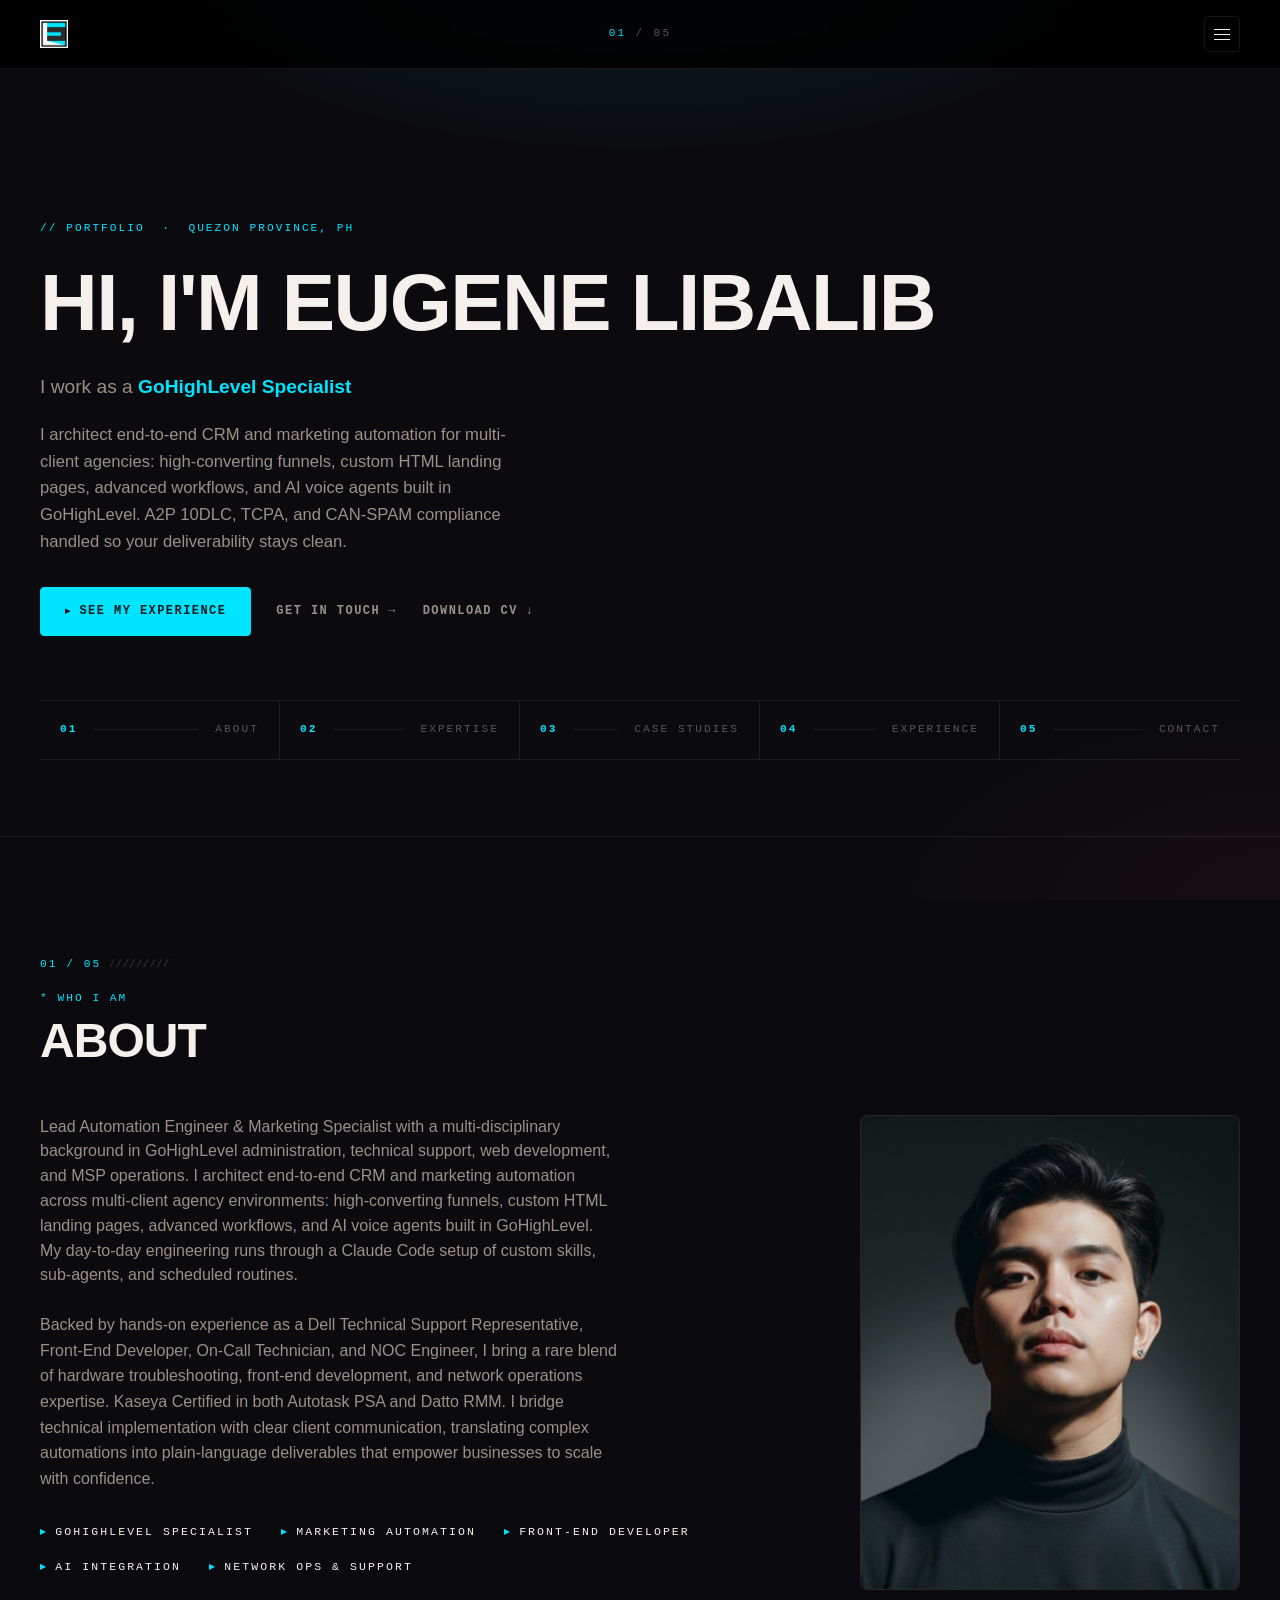
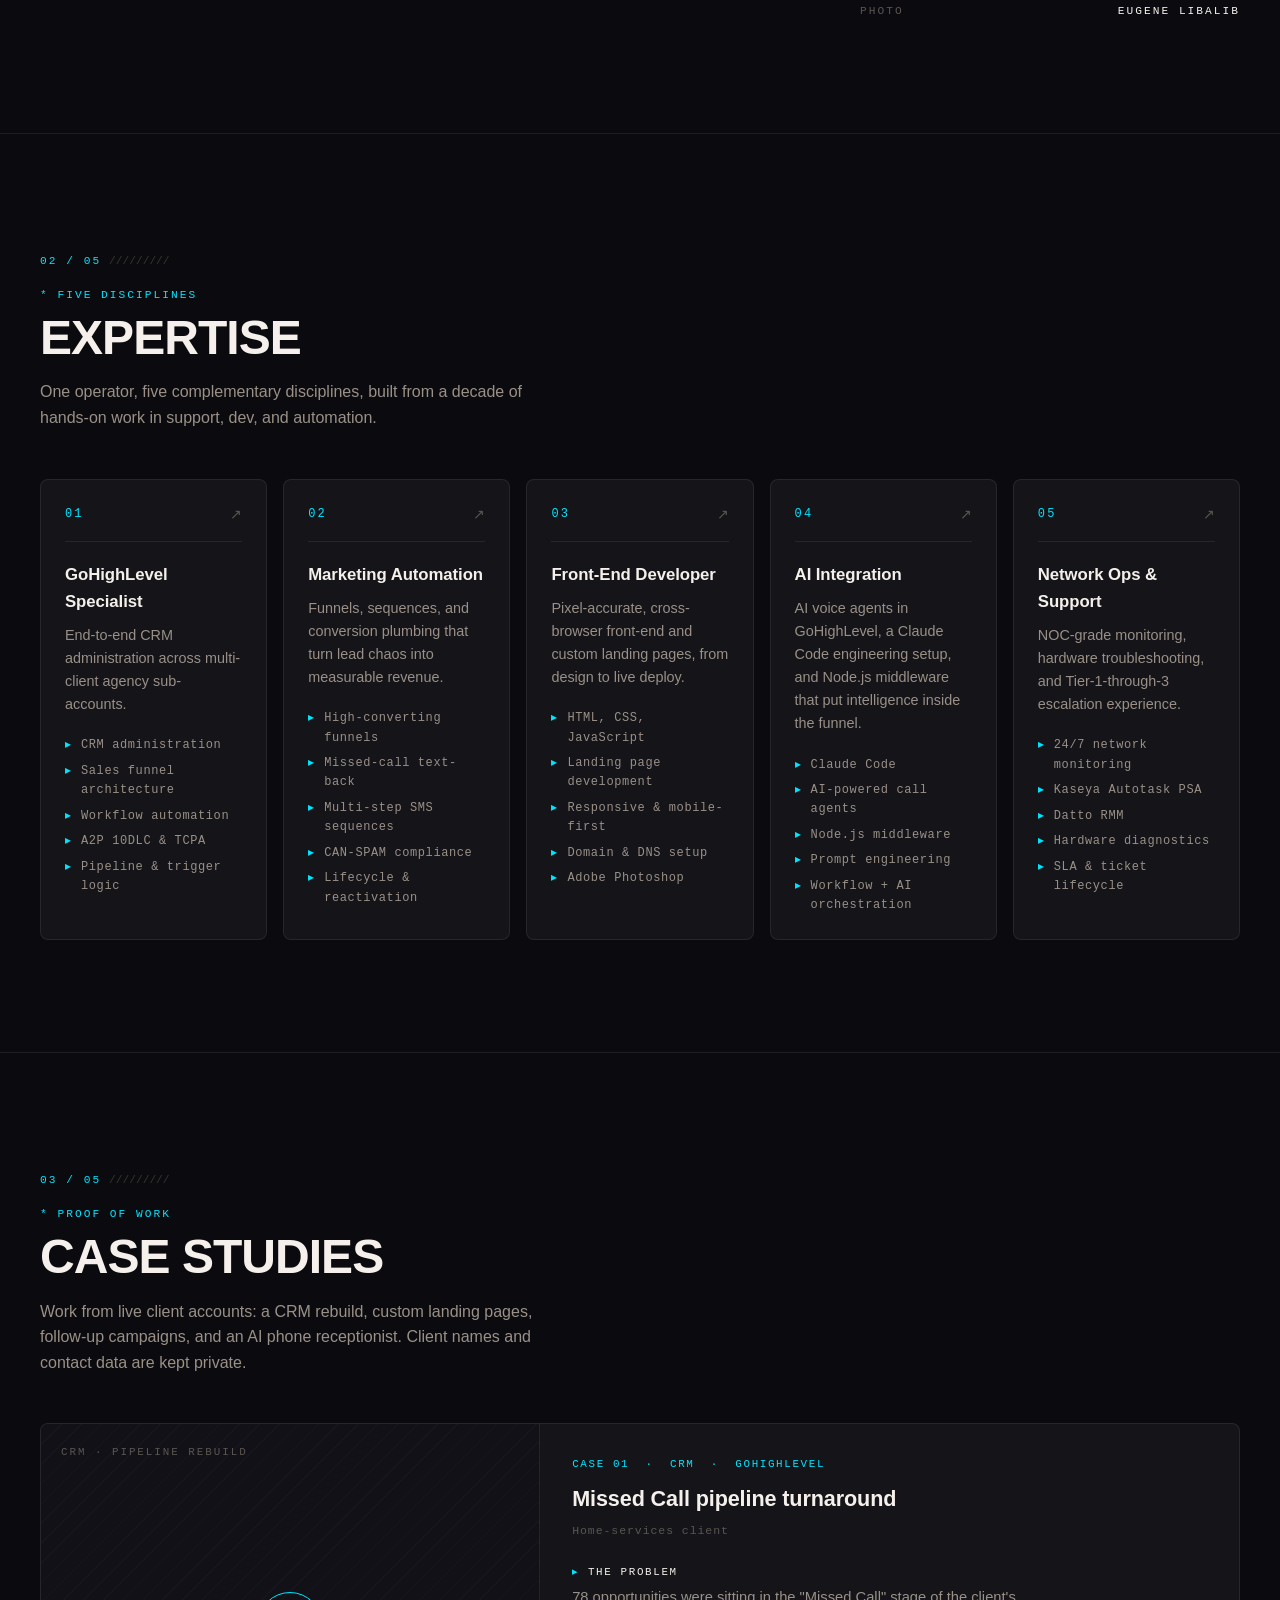
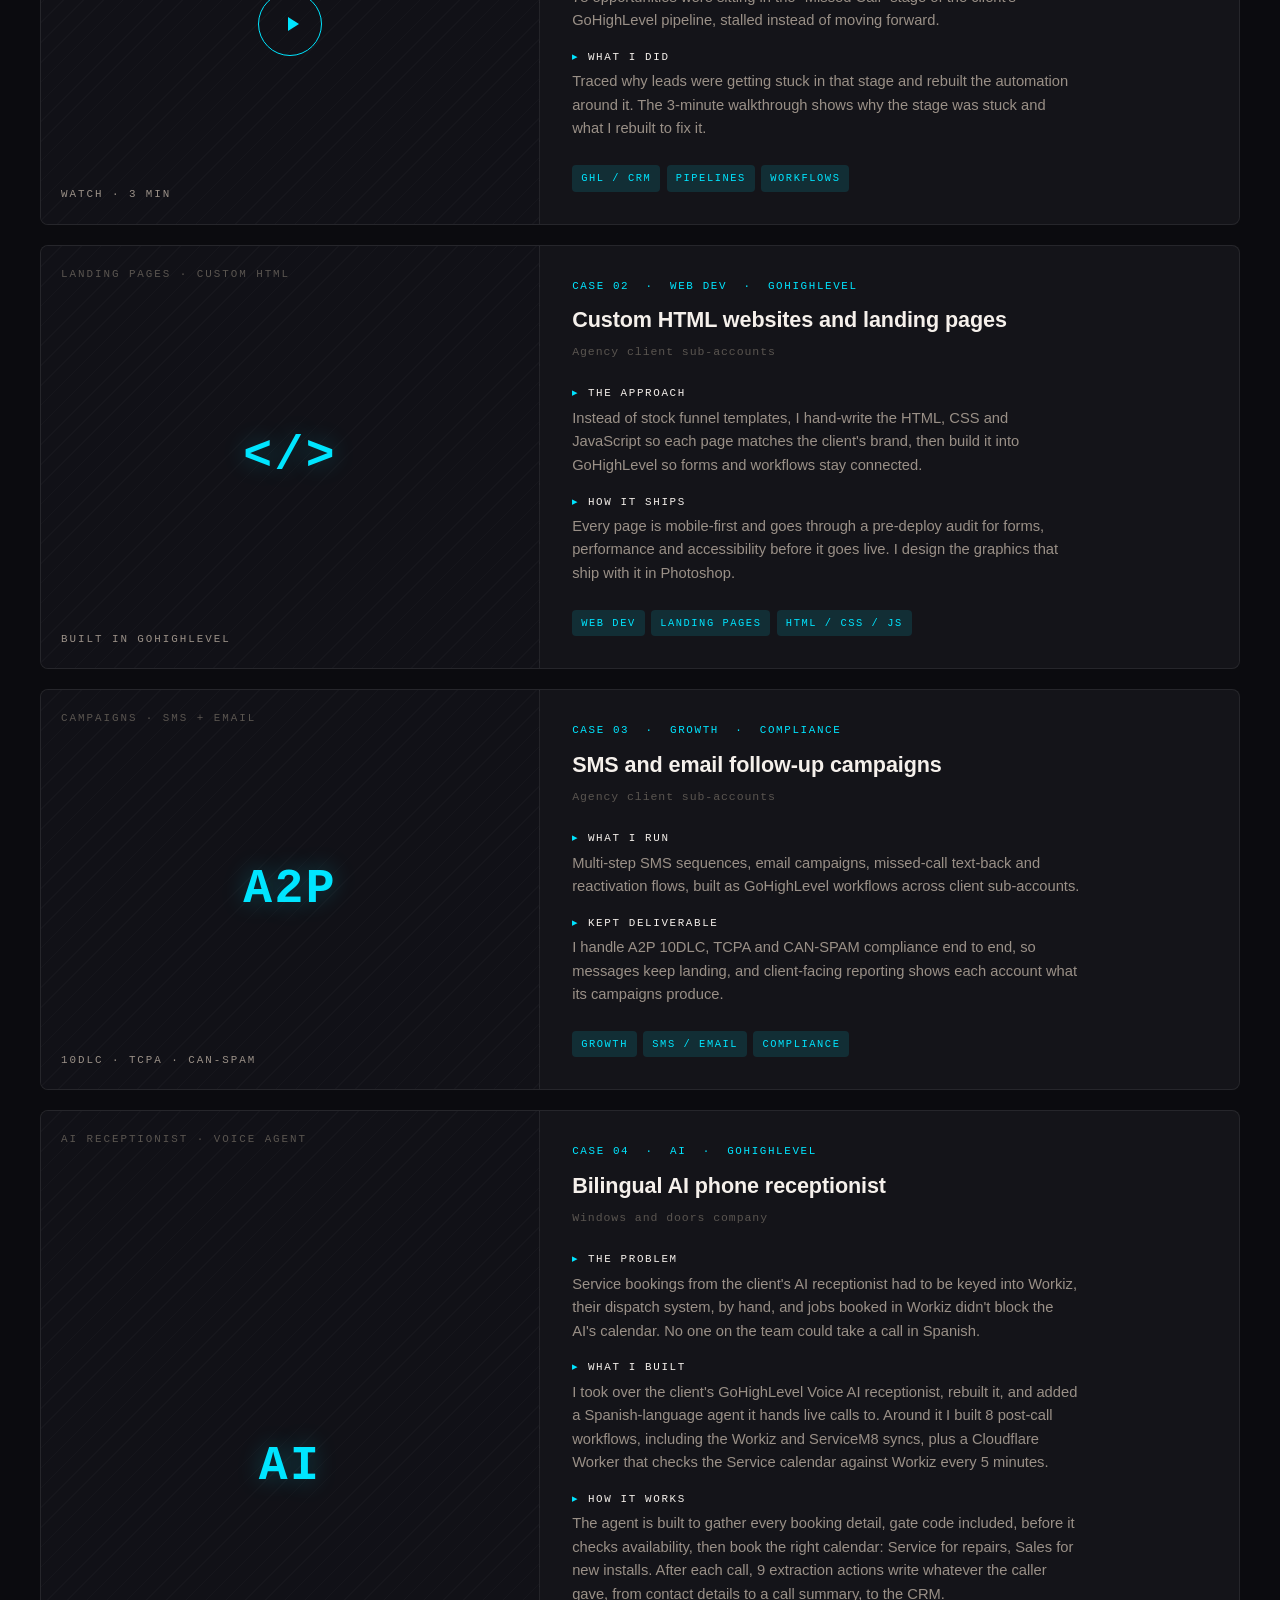
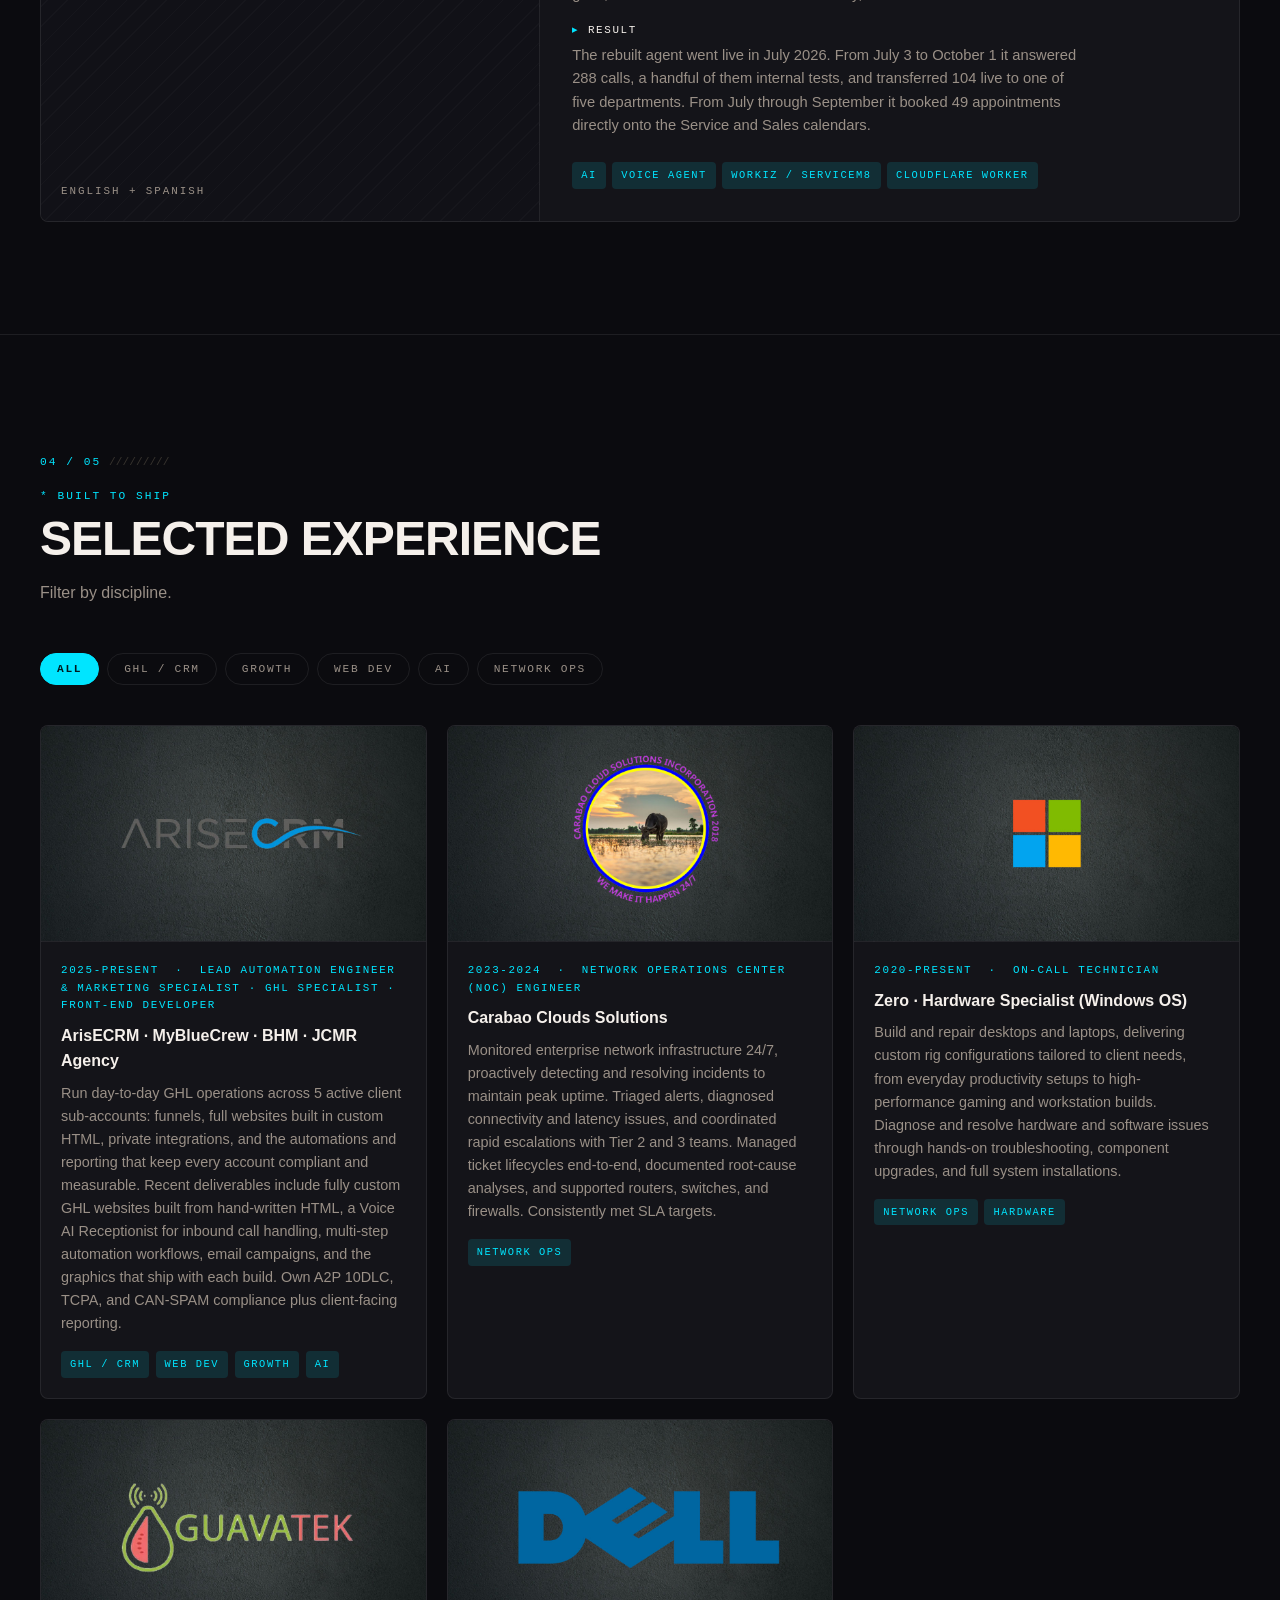
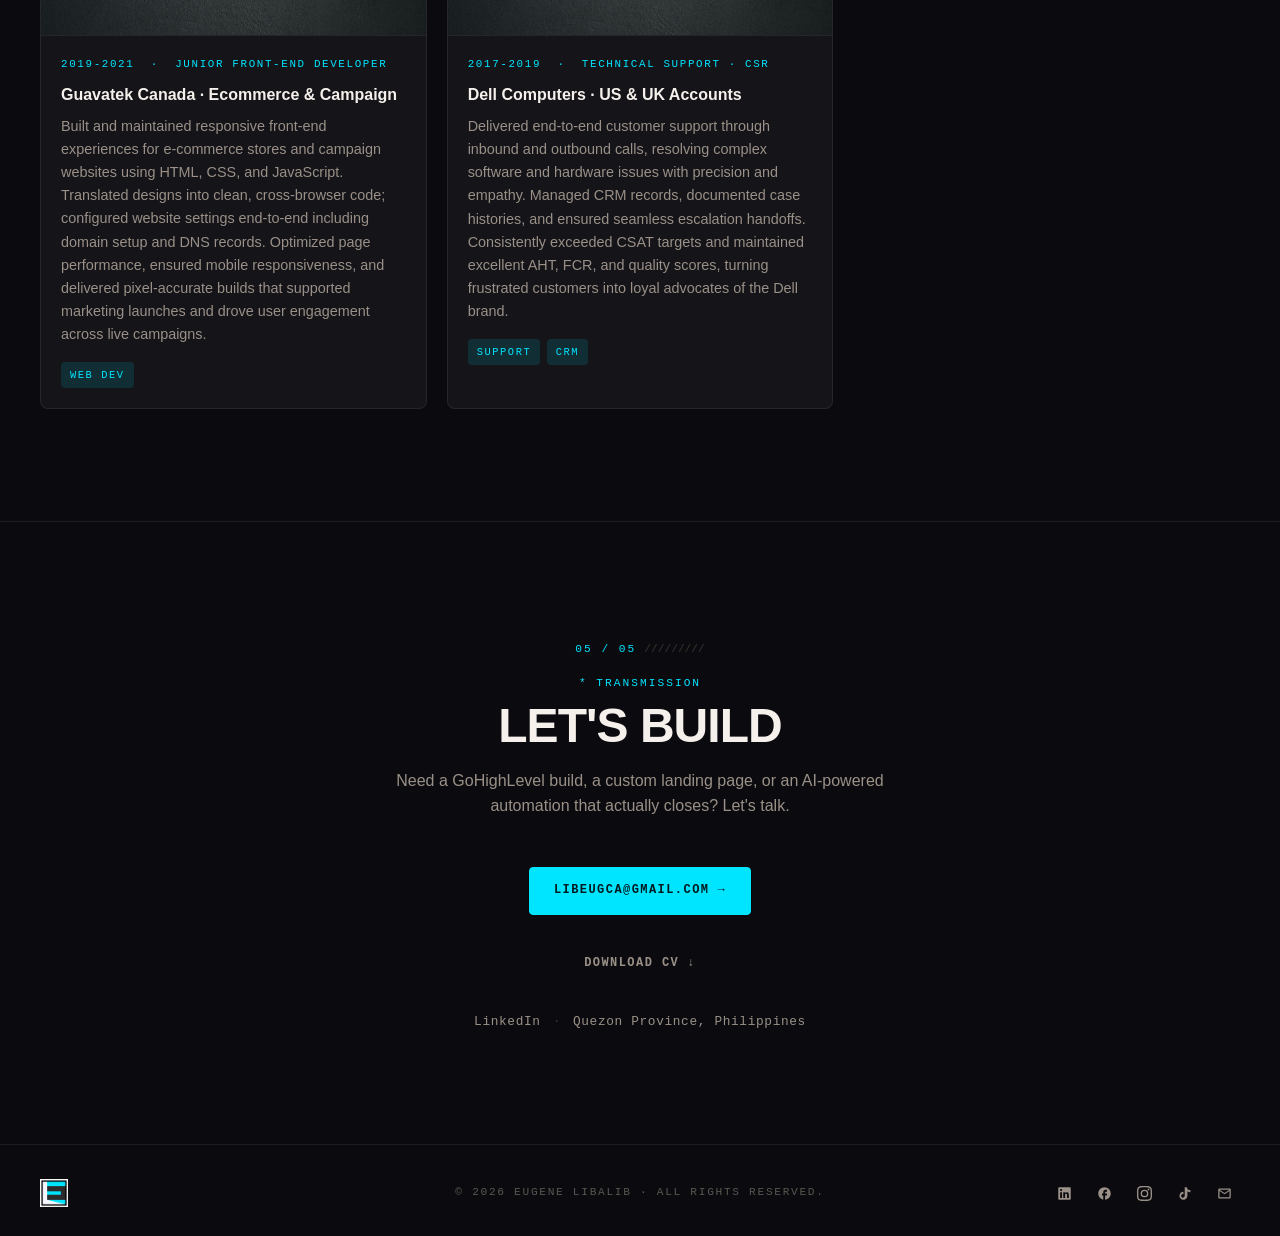
==== commit 05206490: "Turn secondary hero and contact buttons into text links The hero and the contact section each keep o" ====
--- a/index.html
+++ b/index.html
@@ -125,8 +125,14 @@
         <a href="#work" class="btn btn--primary">
           <span class="btn__icon" aria-hidden="true">▸</span> SEE MY EXPERIENCE
         </a>
-        <a href="#contact" class="btn btn--ghost">GET IN TOUCH →</a>
-        <a href="assets/Eugene_Libalib_CV.pdf" download class="btn btn--ghost">↓ DOWNLOAD CV</a>
+        <div class="hero__cta-links">
+          <a href="#contact" class="btn btn--link">
+            GET IN TOUCH <span class="btn__arrow" aria-hidden="true">→</span>
+          </a>
+          <a href="assets/Eugene_Libalib_CV.pdf" download class="btn btn--link">
+            DOWNLOAD CV <span class="btn__arrow btn__arrow--down" aria-hidden="true">↓</span>
+          </a>
+        </div>
       </div>
 
       <!-- Quick nav cards -->
@@ -526,9 +532,11 @@
 
       <div class="contact">
         <a class="btn btn--primary" href="mailto:libeugca@gmail.com">
-          libeugca@gmail.com →
-        </a>
-        <a class="btn btn--ghost" href="assets/Eugene_Libalib_CV.pdf" download>↓ DOWNLOAD CV</a>
+          libeugca@gmail.com <span class="btn__arrow" aria-hidden="true">→</span>
+        </a>
+        <a class="btn btn--link" href="assets/Eugene_Libalib_CV.pdf" download>
+          DOWNLOAD CV <span class="btn__arrow btn__arrow--down" aria-hidden="true">↓</span>
+        </a>
         <div class="contact__socials">
           <a href="https://www.linkedin.com/in/genelibalib" target="_blank" rel="noopener">LinkedIn</a>
           <span class="dot" aria-hidden="true">·</span>
--- a/styles.css
+++ b/styles.css
@@ -341,9 +341,14 @@
 }
 .hero__cta {
   display: flex;
-  gap: 0.75rem;
+  gap: 0.75rem 1.5rem;
   flex-wrap: wrap;
   margin-bottom: 4rem;
+}
+/* The two text links wrap as one unit, so a phone never strands one of them on its own row. */
+.hero__cta-links {
+  display: flex;
+  gap: 1.5rem;
 }
 
 /* ============ BUTTONS ============ */
@@ -374,21 +379,35 @@
   color: var(--accent);
   box-shadow: 0 0 24px var(--accent-glow);
 }
-.btn--ghost {
-  background: transparent;
-  color: var(--text);
-  border-color: var(--border-strong);
-}
-.btn--ghost:hover {
-  opacity: 1;
-  background: transparent;
-  color: var(--accent);
-  border-color: var(--accent);
-}
 .btn__icon {
   display: inline-block;
   font-size: 0.65rem;
 }
+/* Secondary actions as text links, so the primary button carries the visual weight.
+   Keeps .btn's vertical padding: the hit area stays as tall as the button beside it.
+   No side padding, so a link that wraps to its own row lines up with the text above. */
+.btn--link {
+  padding-inline: 0;
+  background: transparent;
+  color: var(--text-muted);
+  text-decoration: underline;
+  text-decoration-color: transparent;
+  text-underline-offset: 0.4em;
+}
+.btn--link:hover,
+.btn--link:focus-visible {
+  opacity: 1;
+  color: var(--accent);
+  text-decoration-color: currentColor;
+}
+.btn__arrow {
+  display: inline-block;
+  transition: transform .2s ease;
+}
+.btn--link:hover .btn__arrow,
+.btn--link:focus-visible .btn__arrow { transform: translateX(3px); }
+.btn--link:hover .btn__arrow--down,
+.btn--link:focus-visible .btn__arrow--down { transform: translateY(3px); }
 
 /* ============ QUICK NAV ============ */
 .quicknav {
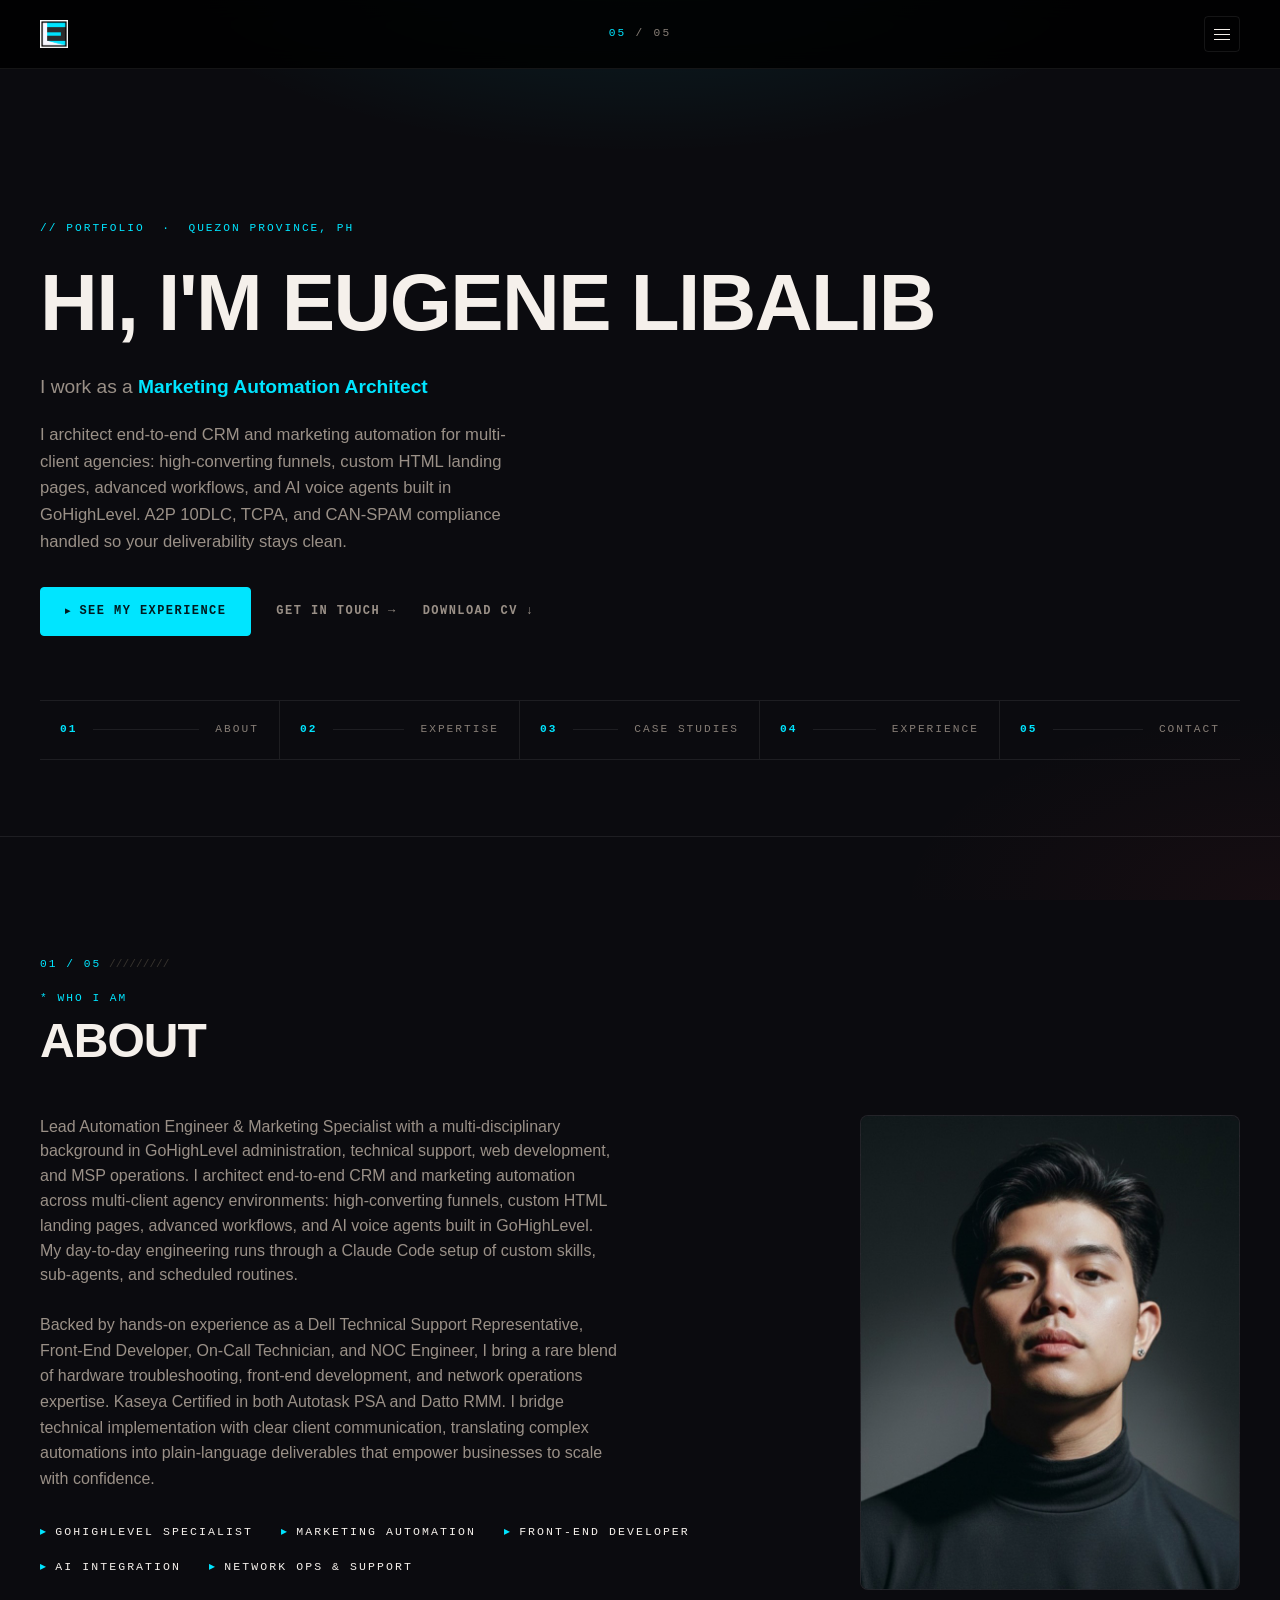
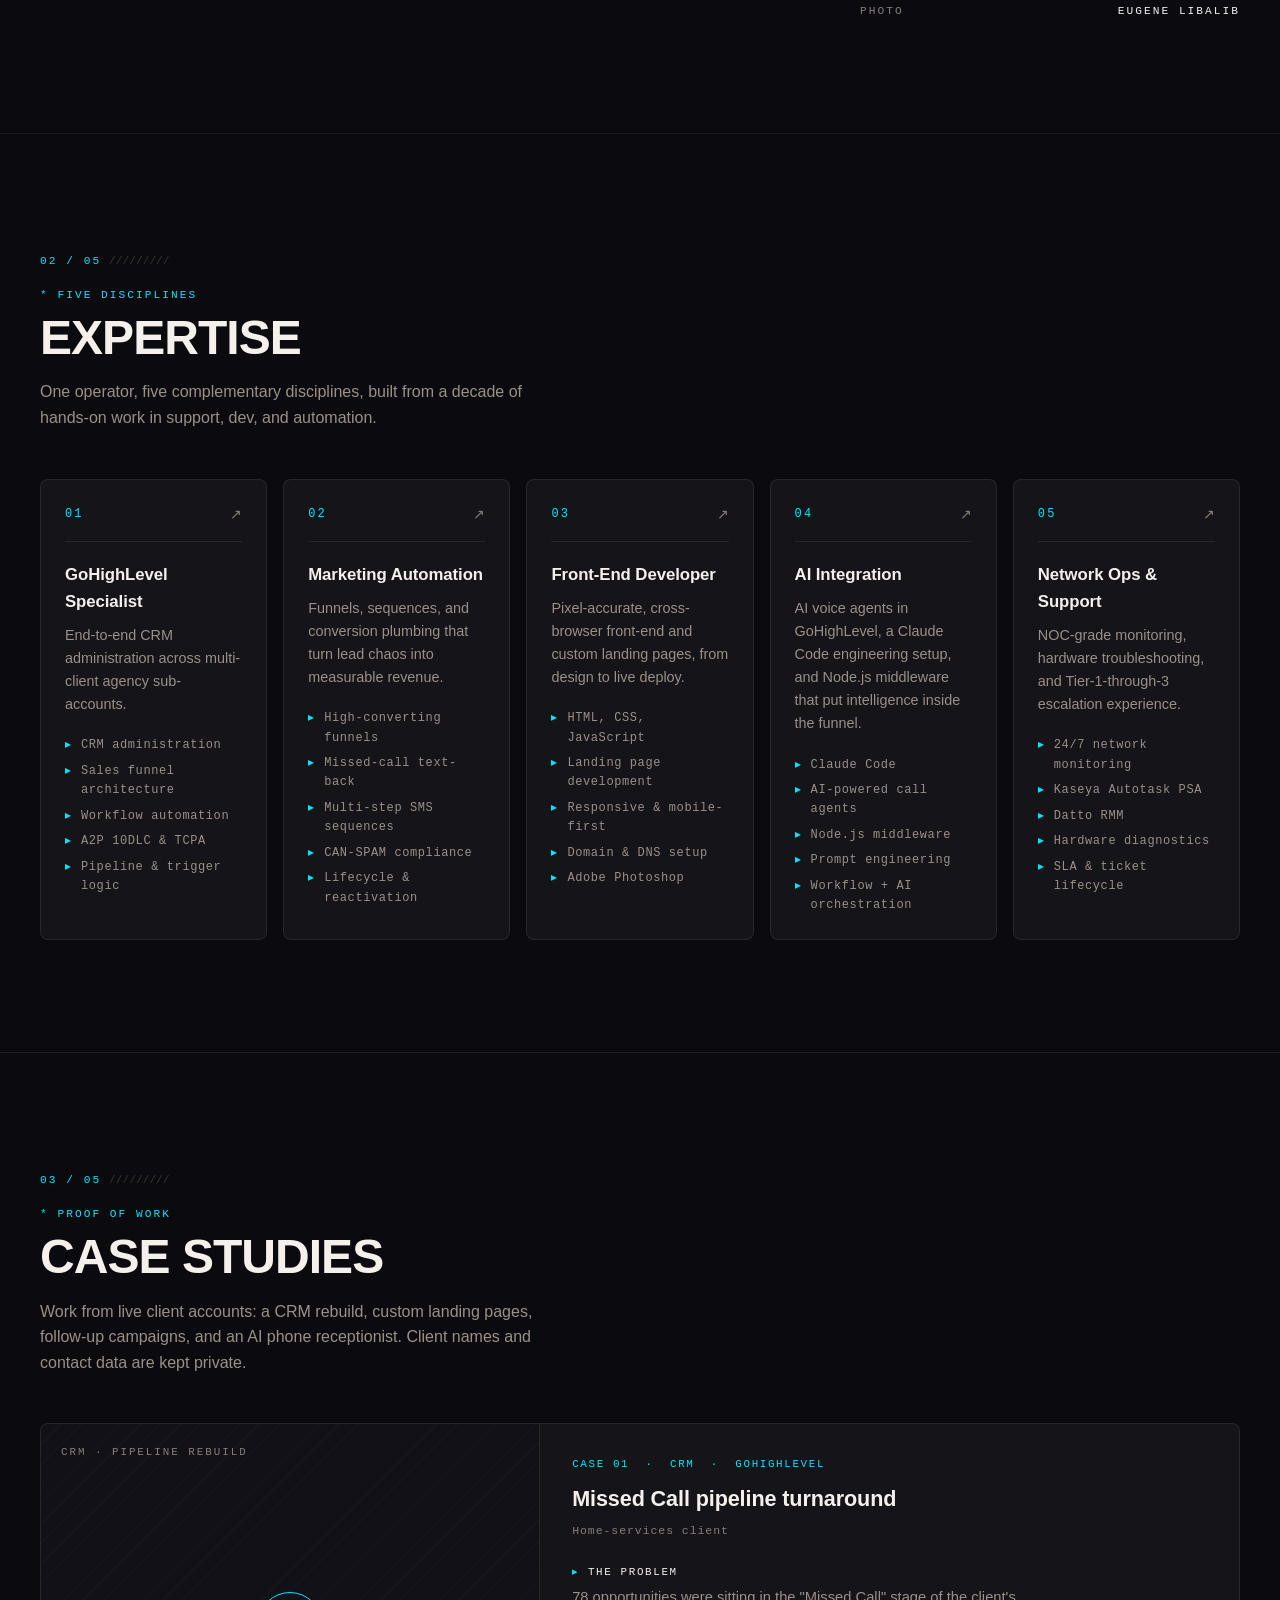
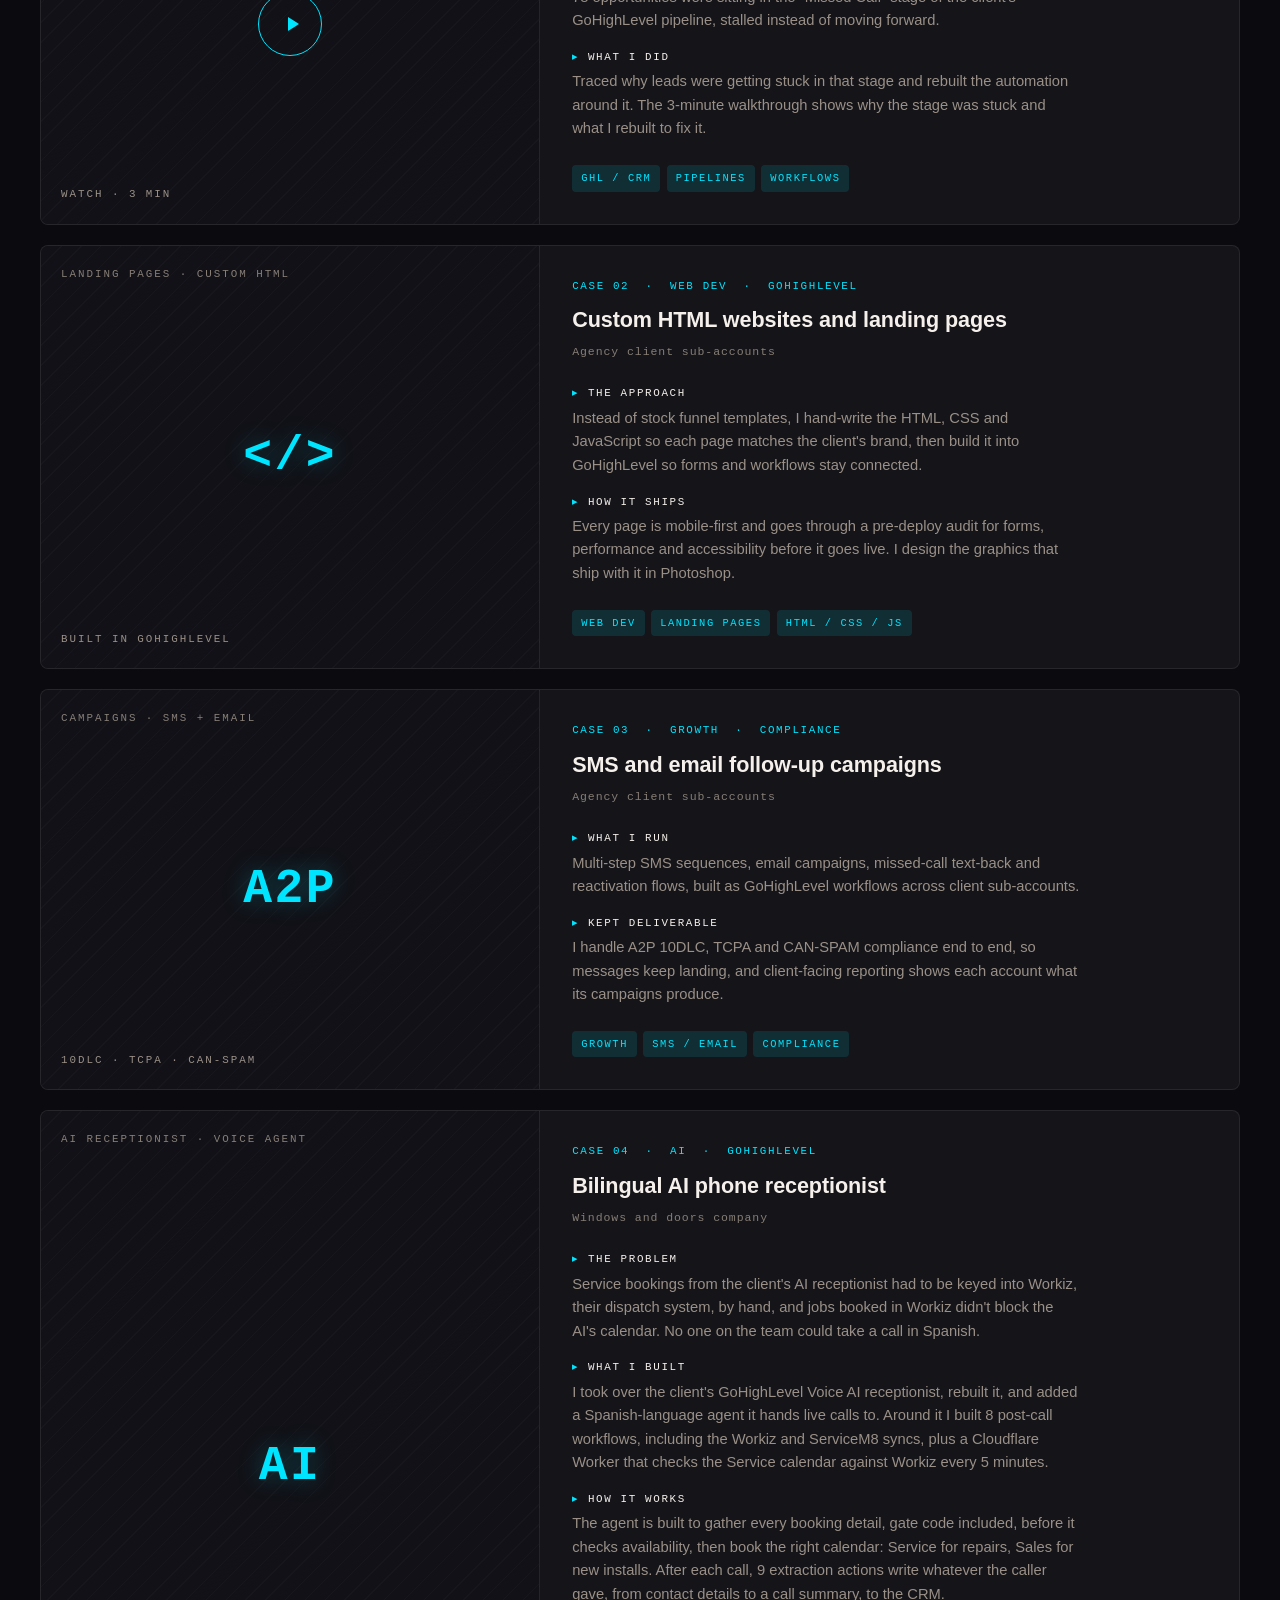
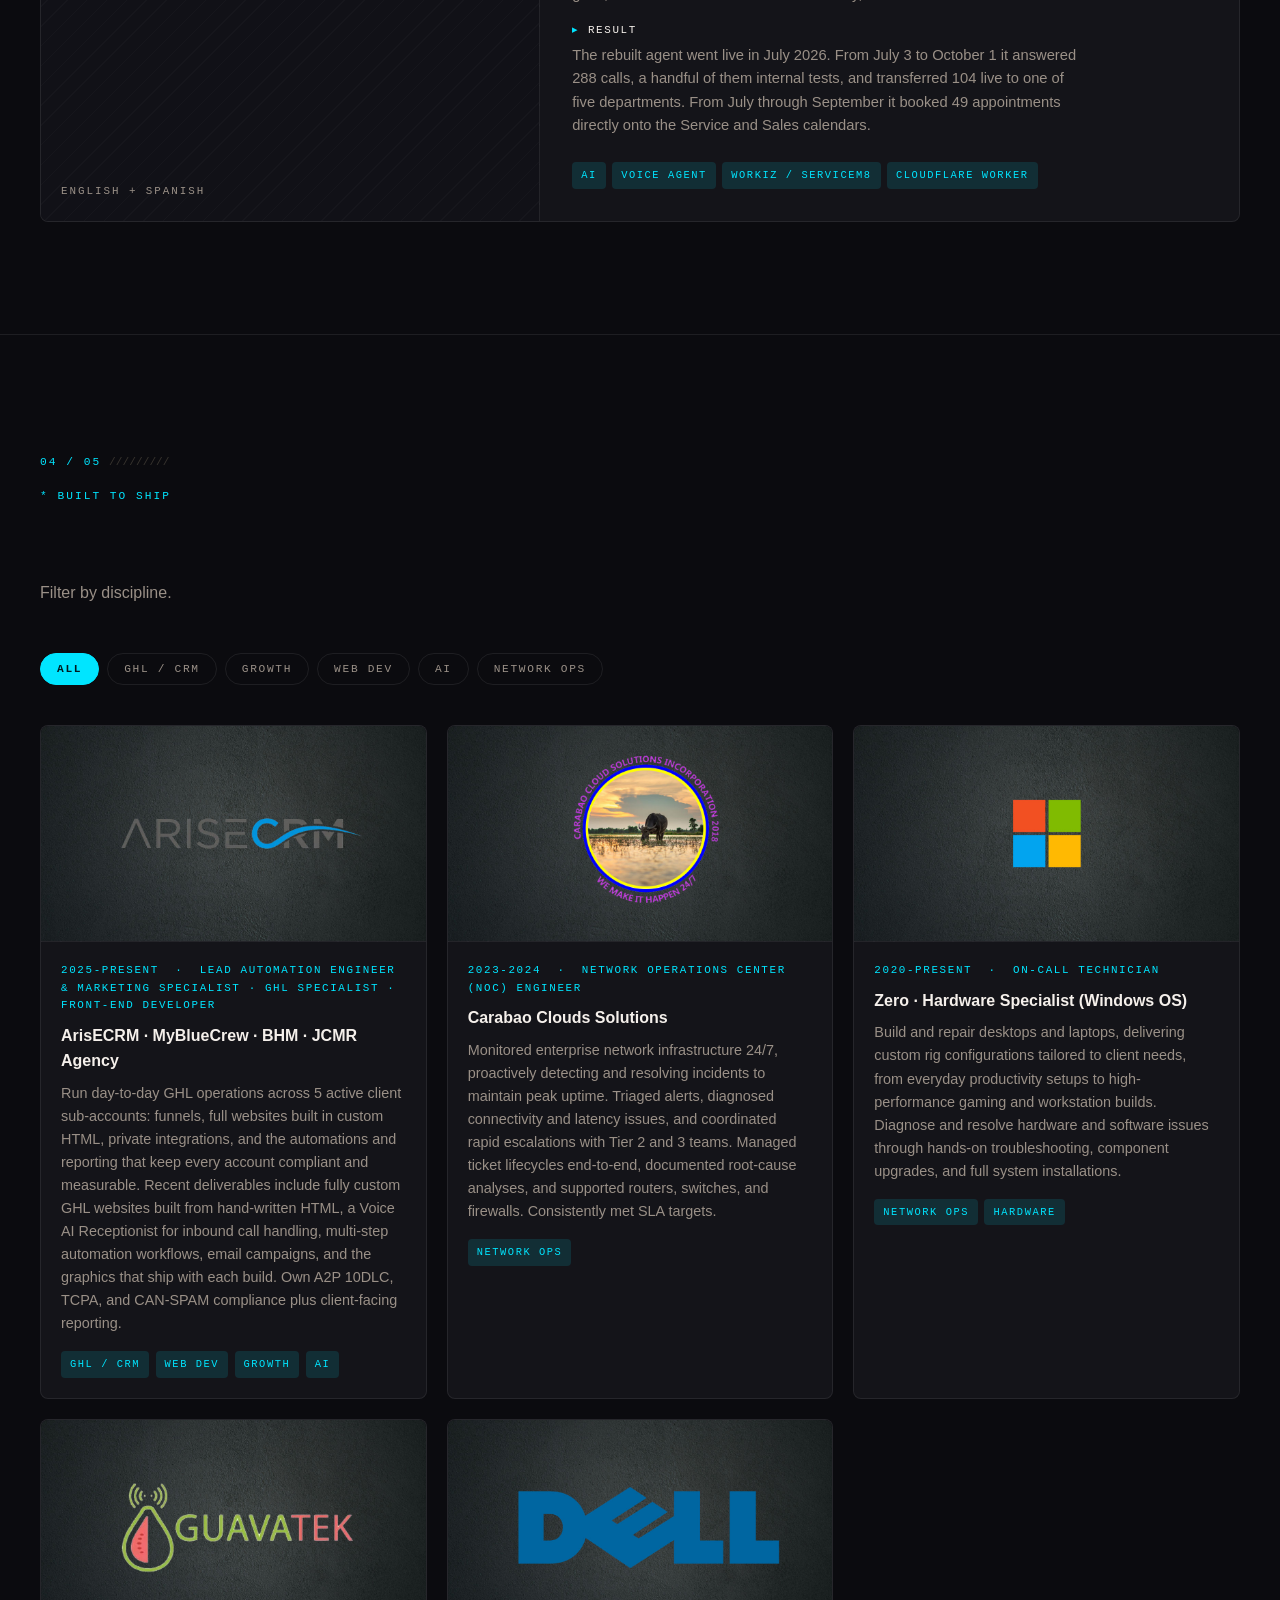
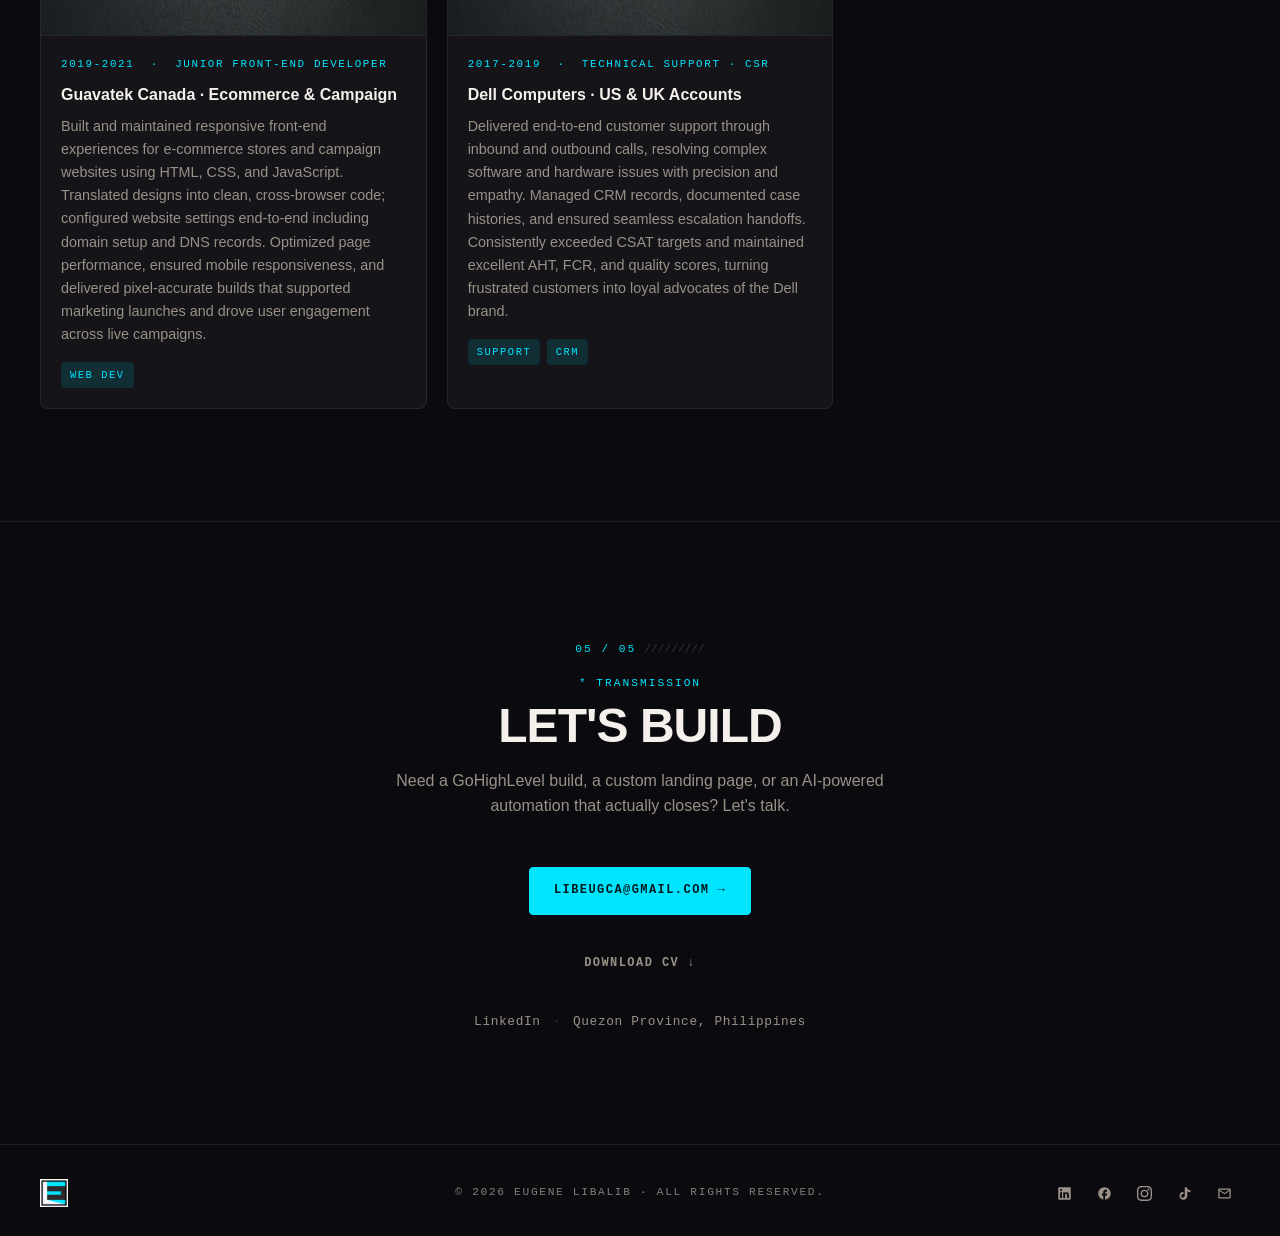
==== commit baf7af42: "Fix contrast and card link issues found by axe-core Raise --text-dim to #877e76 so the quick-nav lab" ====
--- a/index.html
+++ b/index.html
@@ -39,7 +39,7 @@
 
   <!-- MENU OVERLAY -->
   <div class="menu-backdrop" id="menu-backdrop" aria-hidden="true"></div>
-  <aside class="menu" id="menu-overlay" aria-hidden="true" role="dialog" aria-modal="true" aria-label="Navigation">
+  <div class="menu" id="menu-overlay" aria-hidden="true" role="dialog" aria-modal="true" aria-label="Navigation">
     <div class="menu__header">
       <a href="#top" class="nav__brand menu__brand" data-menu-link aria-label="Home">
         <img src="assets/ECL Logo.png" alt="" class="nav__mark" aria-hidden="true" />
@@ -50,7 +50,7 @@
       </button>
     </div>
 
-    <p class="menu__section-label">NAVIGATE <span class="slashes">/</span> <span id="menu-counter">00</span></p>
+    <p class="menu__section-label">NAVIGATE <span class="slashes" aria-hidden="true">/</span> <span id="menu-counter">00</span></p>
 
     <nav class="menu__nav" aria-label="Primary">
       <a href="#top" class="menu__link" data-menu-link data-section="home">
@@ -105,7 +105,7 @@
         </a>
       </div>
     </div>
-  </aside>
+  </div>
 
   <main id="top">
     <!-- HERO -->
@@ -168,7 +168,7 @@
     <!-- 01 / ABOUT -->
     <section id="about" class="section" data-counter="01">
       <header class="section__head">
-        <p class="eyebrow">01 / 05 <span class="slashes">/////////</span></p>
+        <p class="eyebrow">01 / 05 <span class="slashes" aria-hidden="true">/////////</span></p>
         <p class="section__kicker">* WHO I AM</p>
         <h2 class="section__title">ABOUT</h2>
       </header>
@@ -203,7 +203,7 @@
     <!-- 02 / EXPERTISE -->
     <section id="expertise" class="section" data-counter="02">
       <header class="section__head">
-        <p class="eyebrow">02 / 05 <span class="slashes">/////////</span></p>
+        <p class="eyebrow">02 / 05 <span class="slashes" aria-hidden="true">/////////</span></p>
         <p class="section__kicker">* FIVE DISCIPLINES</p>
         <h2 class="section__title">EXPERTISE</h2>
         <p class="section__lede">One operator, five complementary disciplines, built from a decade of hands-on work in support, dev, and automation.</p>
@@ -215,7 +215,7 @@
             <span class="card__num">01</span>
             <span class="card__open" aria-hidden="true">↗</span>
           </div>
-          <h3 class="card__title">GoHighLevel Specialist</h3>
+          <h3 class="card__title"><a class="card__link" href="#work">GoHighLevel Specialist</a></h3>
           <p class="card__body">End-to-end CRM administration across multi-client agency sub-accounts.</p>
           <ul class="card__skills">
             <li>CRM administration</li>
@@ -231,7 +231,7 @@
             <span class="card__num">02</span>
             <span class="card__open" aria-hidden="true">↗</span>
           </div>
-          <h3 class="card__title">Marketing Automation</h3>
+          <h3 class="card__title"><a class="card__link" href="#work">Marketing Automation</a></h3>
           <p class="card__body">Funnels, sequences, and conversion plumbing that turn lead chaos into measurable revenue.</p>
           <ul class="card__skills">
             <li>High-converting funnels</li>
@@ -247,7 +247,7 @@
             <span class="card__num">03</span>
             <span class="card__open" aria-hidden="true">↗</span>
           </div>
-          <h3 class="card__title">Front-End Developer</h3>
+          <h3 class="card__title"><a class="card__link" href="#work">Front-End Developer</a></h3>
           <p class="card__body">Pixel-accurate, cross-browser front-end and custom landing pages, from design to live deploy.</p>
           <ul class="card__skills">
             <li>HTML, CSS, JavaScript</li>
@@ -263,7 +263,7 @@
             <span class="card__num">04</span>
             <span class="card__open" aria-hidden="true">↗</span>
           </div>
-          <h3 class="card__title">AI Integration</h3>
+          <h3 class="card__title"><a class="card__link" href="#work">AI Integration</a></h3>
           <p class="card__body">AI voice agents in GoHighLevel, a Claude Code engineering setup, and Node.js middleware that put intelligence inside the funnel.</p>
           <ul class="card__skills">
             <li>Claude Code</li>
@@ -279,7 +279,7 @@
             <span class="card__num">05</span>
             <span class="card__open" aria-hidden="true">↗</span>
           </div>
-          <h3 class="card__title">Network Ops &amp; Support</h3>
+          <h3 class="card__title"><a class="card__link" href="#work">Network Ops &amp; Support</a></h3>
           <p class="card__body">NOC-grade monitoring, hardware troubleshooting, and Tier-1-through-3 escalation experience.</p>
           <ul class="card__skills">
             <li>24/7 network monitoring</li>
@@ -295,7 +295,7 @@
     <!-- 03 / CASE STUDIES -->
     <section id="case-studies" class="section" data-counter="03">
       <header class="section__head">
-        <p class="eyebrow">03 / 05 <span class="slashes">/////////</span></p>
+        <p class="eyebrow">03 / 05 <span class="slashes" aria-hidden="true">/////////</span></p>
         <p class="section__kicker">* PROOF OF WORK</p>
         <h2 class="section__title">CASE STUDIES</h2>
         <p class="section__lede">Work from live client accounts: a CRM rebuild, custom landing pages, follow-up campaigns, and an AI phone receptionist. Client names and contact data are kept private.</p>
@@ -436,7 +436,7 @@
     <!-- 04 / EXPERIENCE -->
     <section id="work" class="section" data-counter="04">
       <header class="section__head">
-        <p class="eyebrow">04 / 05 <span class="slashes">/////////</span></p>
+        <p class="eyebrow">04 / 05 <span class="slashes" aria-hidden="true">/////////</span></p>
         <p class="section__kicker">* BUILT TO SHIP</p>
         <h2 class="section__title">SELECTED EXPERIENCE</h2>
         <p class="section__lede">Filter by discipline.</p>
@@ -522,7 +522,7 @@
     <!-- 05 / CONTACT -->
     <section id="contact" class="section section--contact" data-counter="05">
       <header class="section__head section__head--centered">
-        <p class="eyebrow">05 / 05 <span class="slashes">/////////</span></p>
+        <p class="eyebrow">05 / 05 <span class="slashes" aria-hidden="true">/////////</span></p>
         <p class="section__kicker">* TRANSMISSION</p>
         <h2 class="section__title">LET'S BUILD</h2>
         <p class="section__lede">
--- a/styles.css
+++ b/styles.css
@@ -6,7 +6,7 @@
   --border-strong: rgba(255, 255, 255, 0.18);
   --text: #f5f0eb;
   --text-muted: #9a9087;
-  --text-dim: #5a5550;
+  --text-dim: #877e76; /* 4.6:1 on --bg-card, the WCAG AA floor for small text. Darker fails. */
   --text-faint: #38342f;
   --accent: #00e5ff;
   --accent-dim: rgba(0, 229, 255, 0.12);
@@ -630,6 +630,7 @@
 
 /* ============ EXPERTISE CARDS ============ */
 .card {
+  position: relative;
   background: var(--bg-card);
   border: 1px solid var(--border);
   border-radius: var(--radius-lg);
@@ -670,6 +671,22 @@
   font-weight: 700;
   margin: 0 0 0.5rem;
   letter-spacing: -0.005em;
+}
+/* The title link stretches over the whole card, so the card stays one click target
+   while screen readers name the link by its title alone. The z-index lifts it above
+   the skill items, which are positioned for their bullets. */
+.card__link::after {
+  content: "";
+  position: absolute;
+  inset: 0;
+  z-index: 1;
+  border-radius: var(--radius-lg);
+}
+.card__link:hover { opacity: 1; }
+.card__link:focus-visible { outline: none; }
+.card__link:focus-visible::after {
+  outline: 2px solid var(--accent);
+  outline-offset: 2px;
 }
 .card__body {
   color: var(--text-muted);
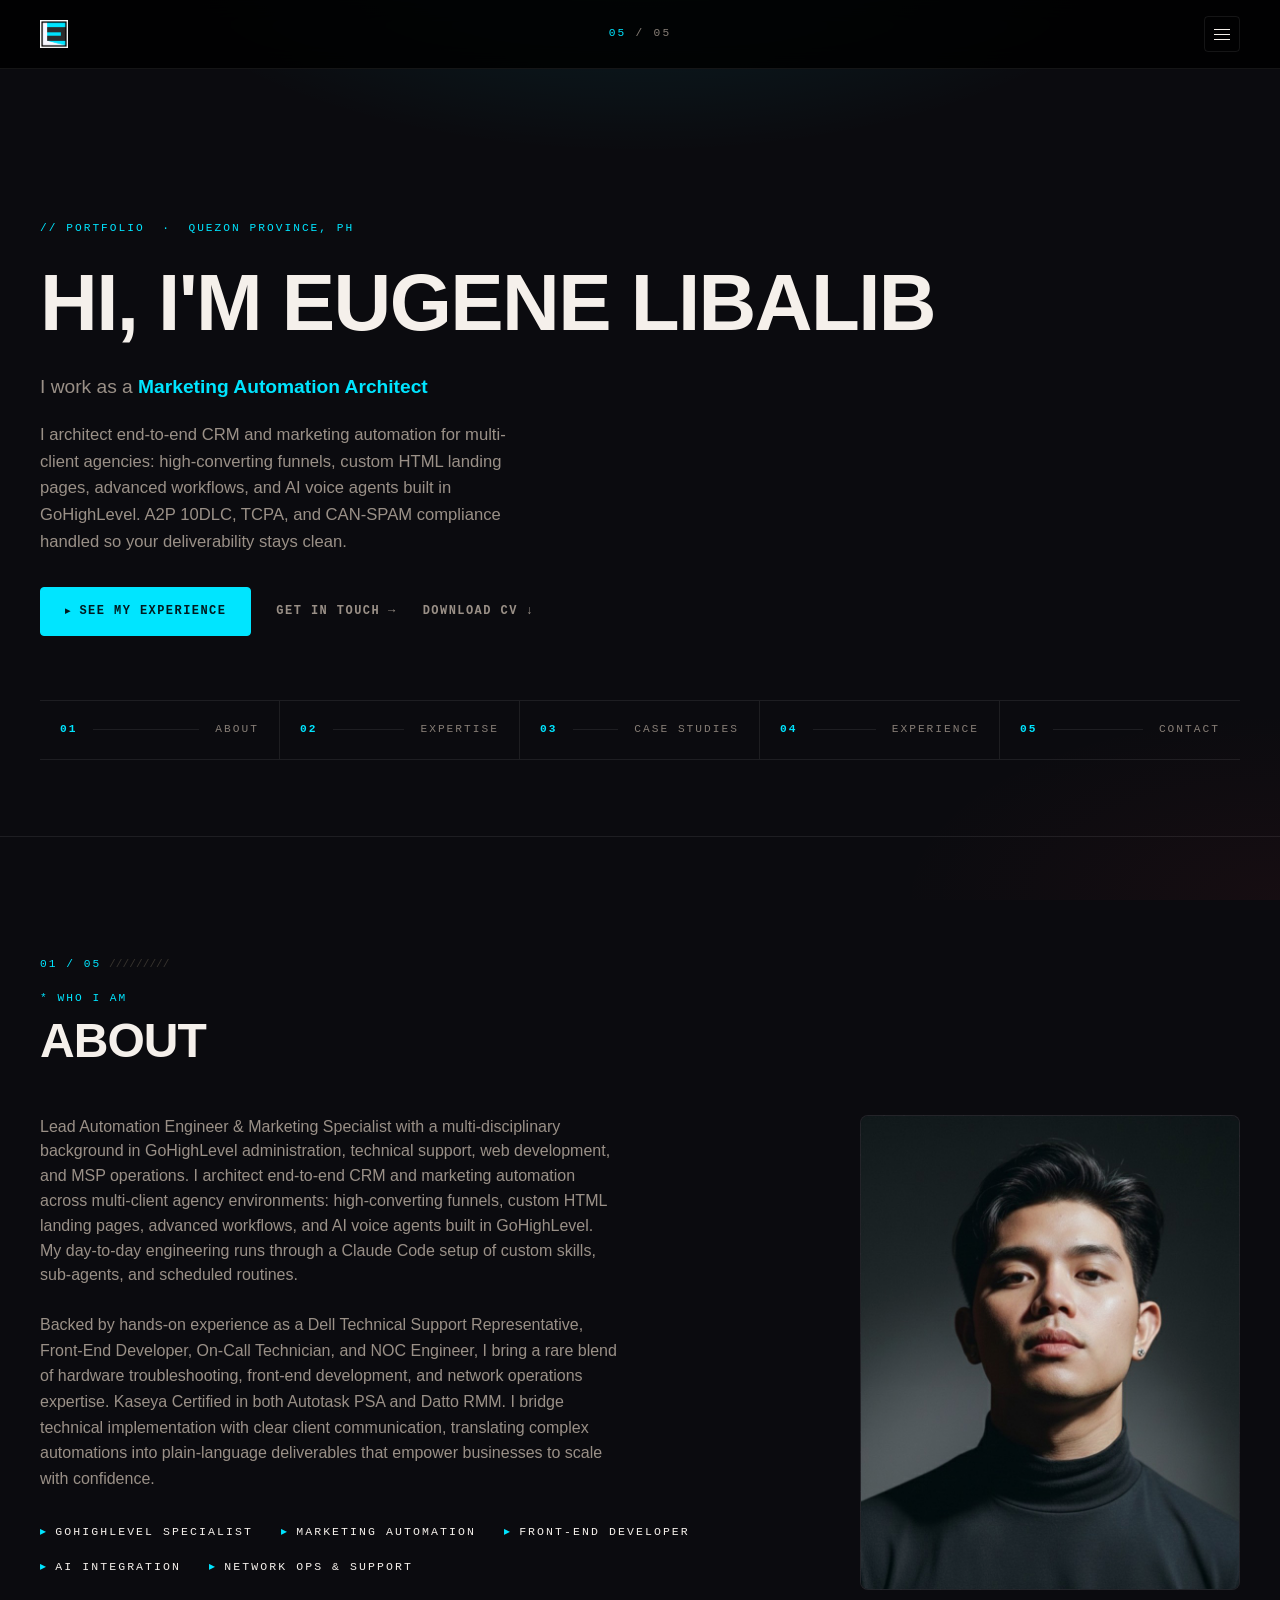
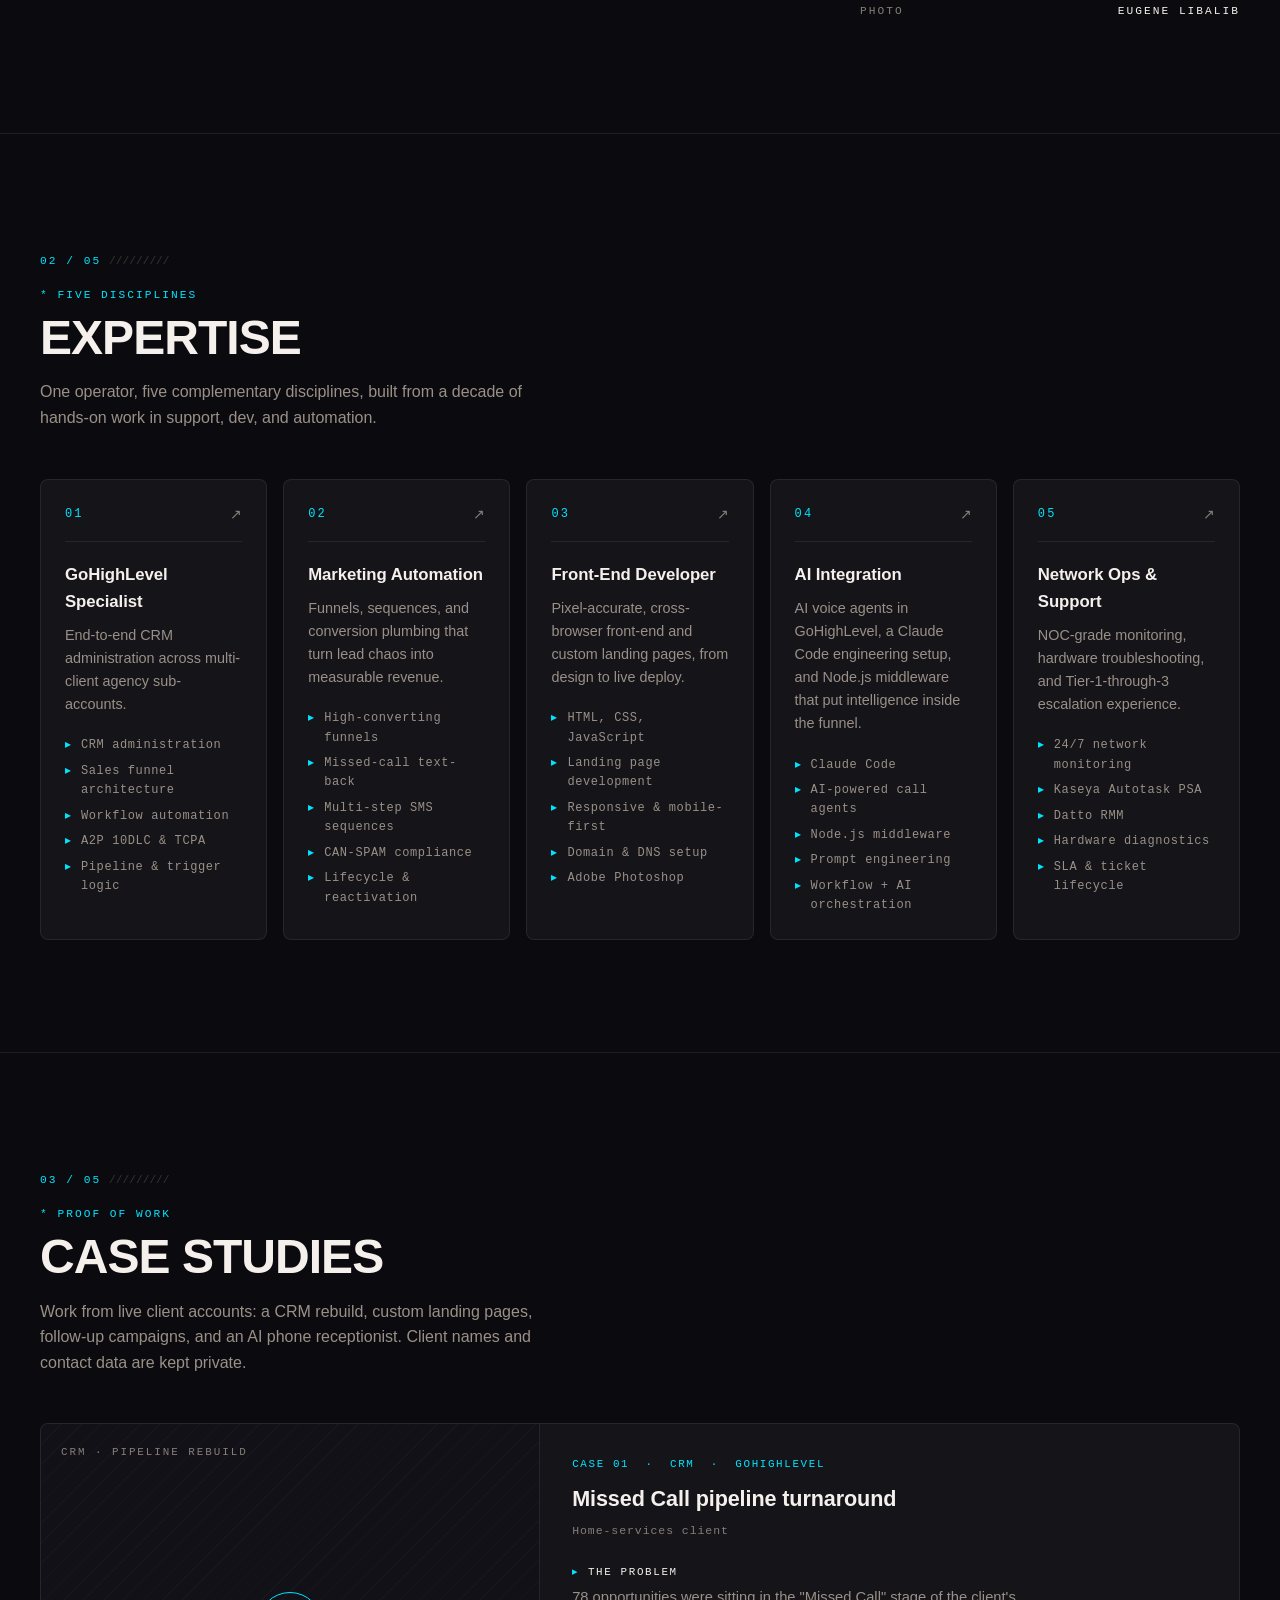
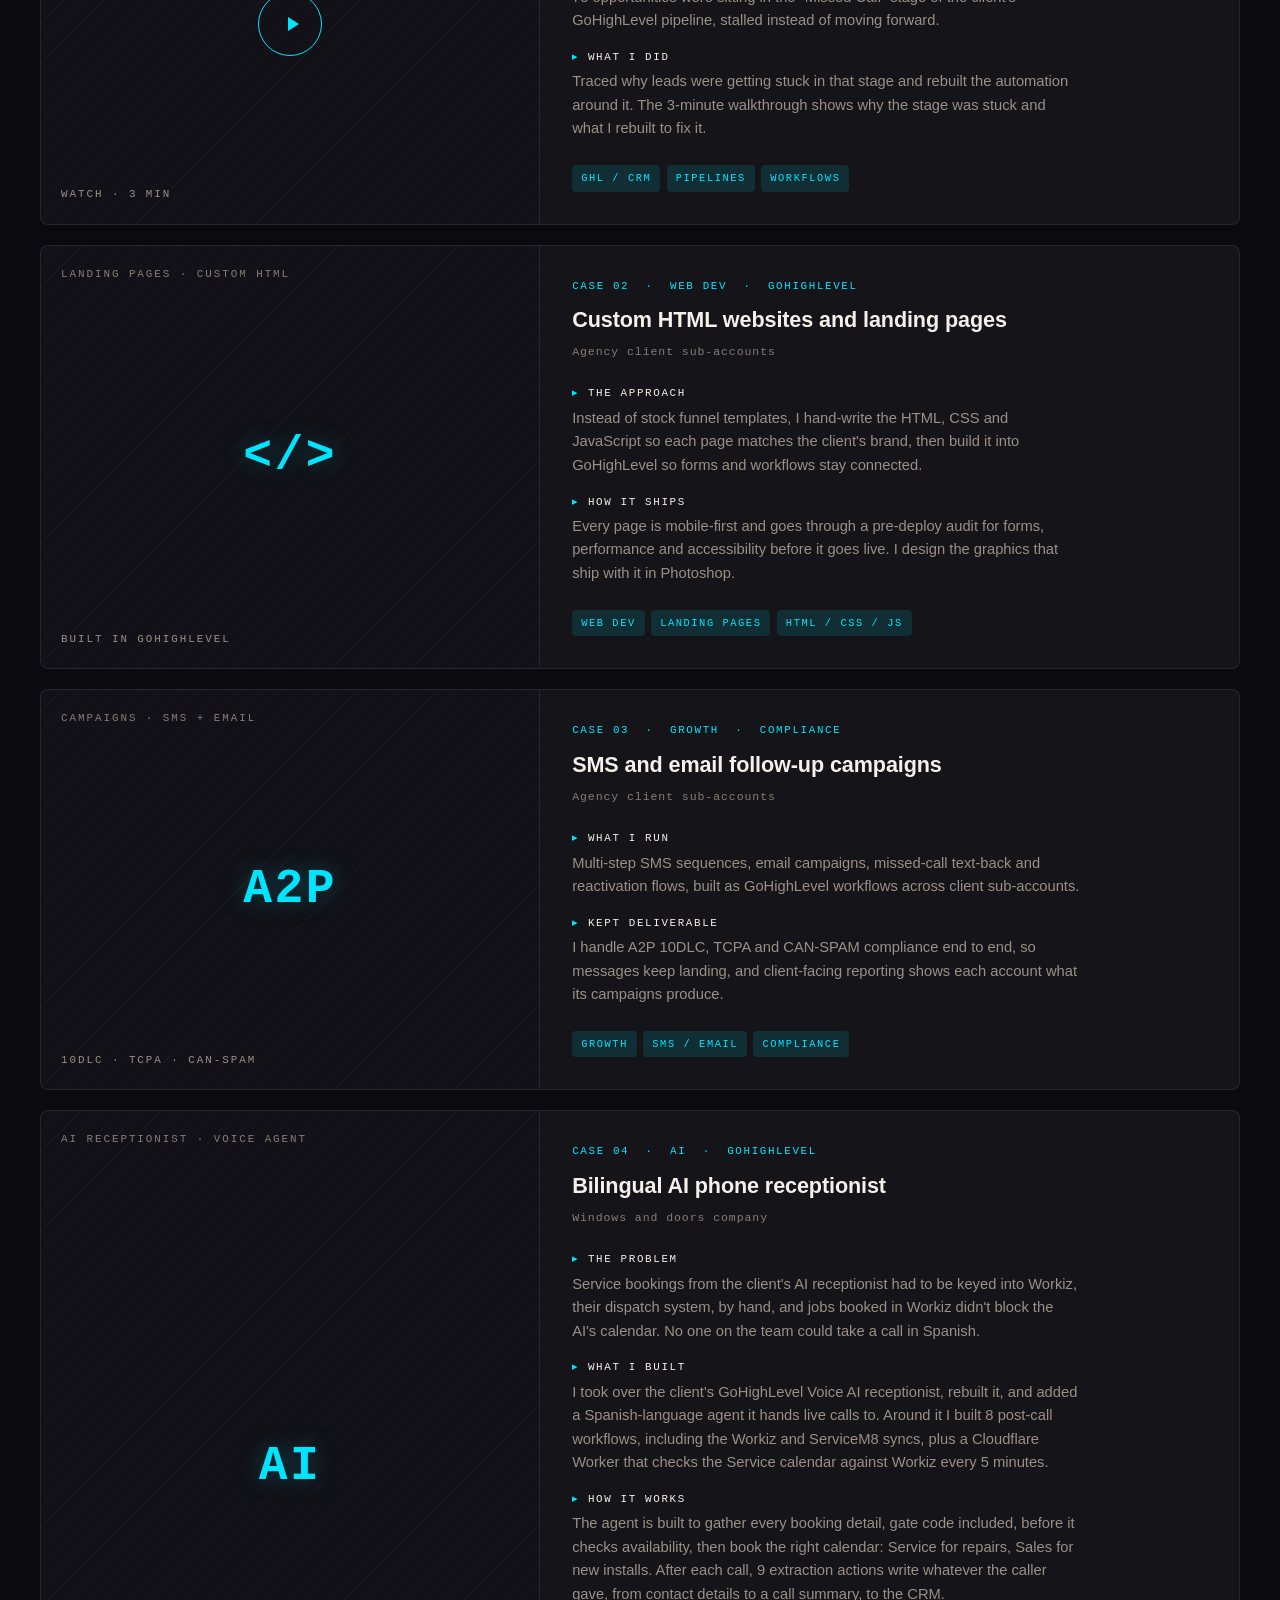
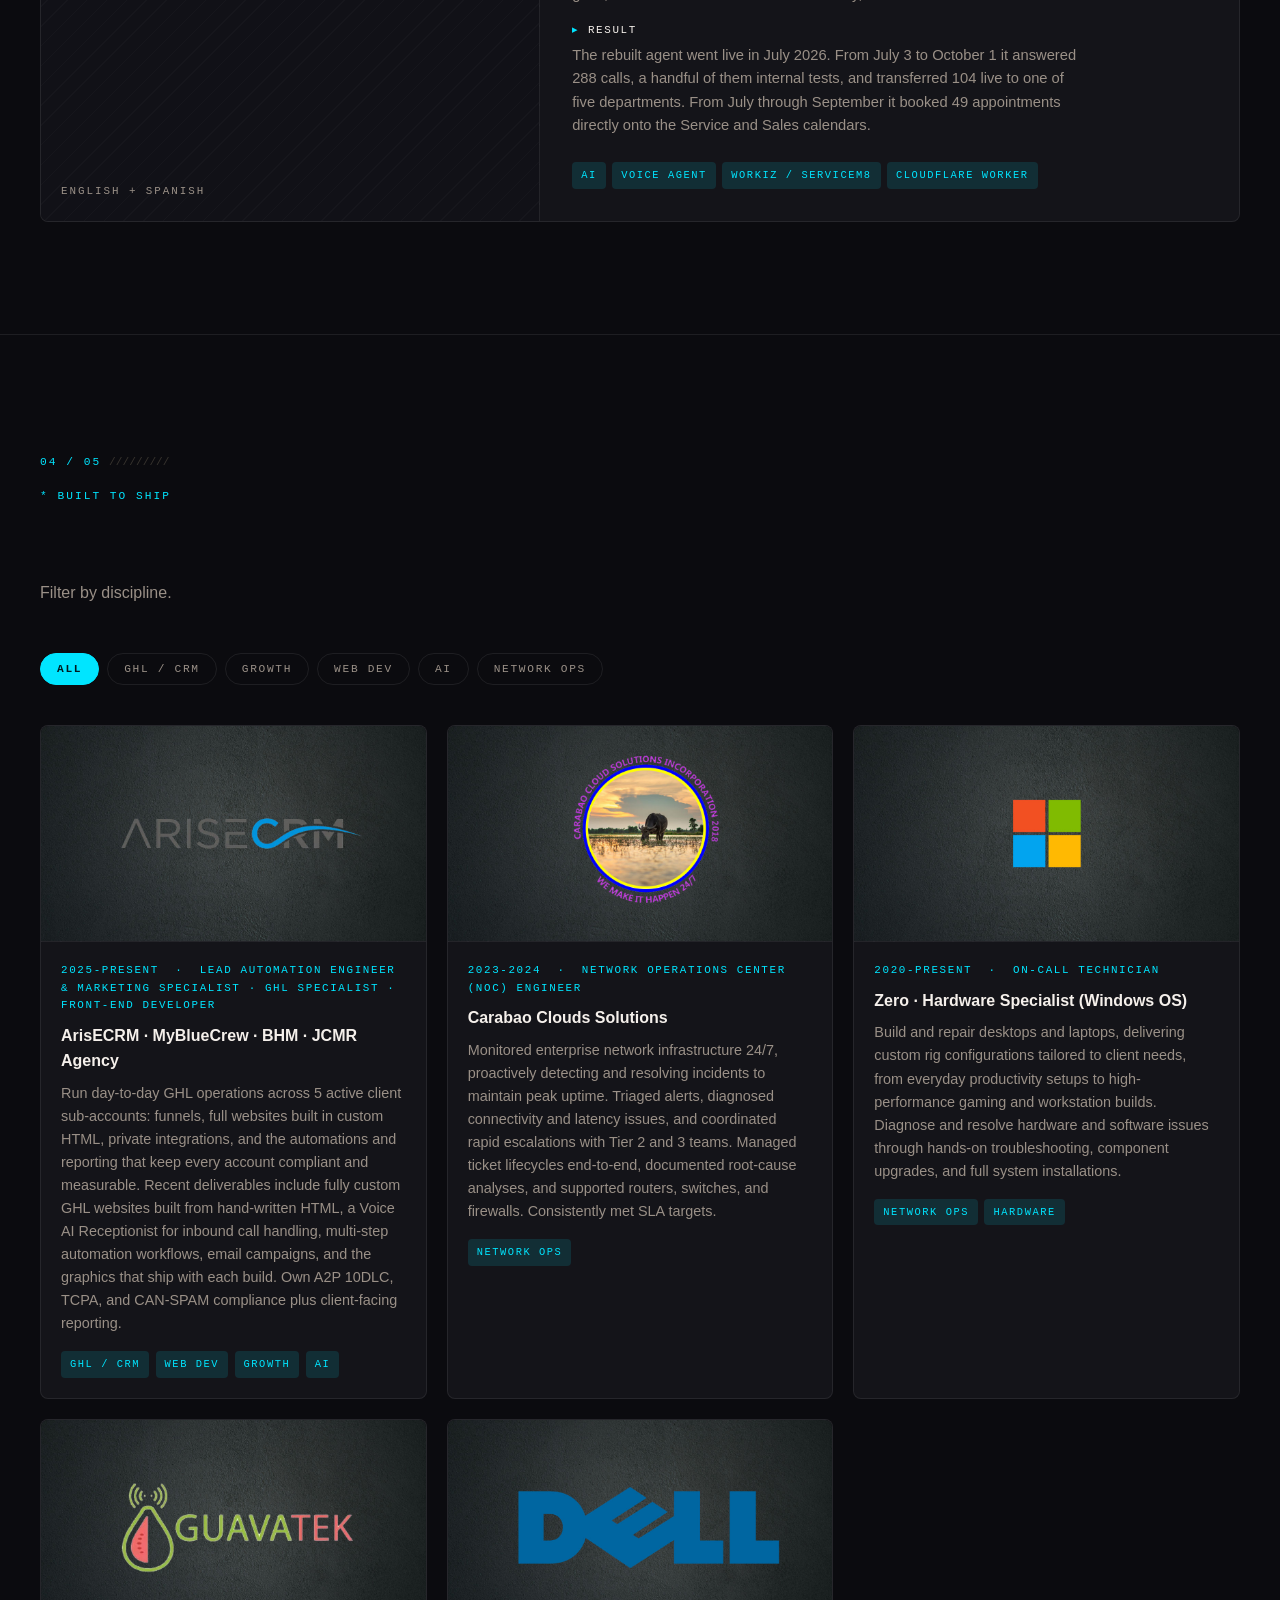
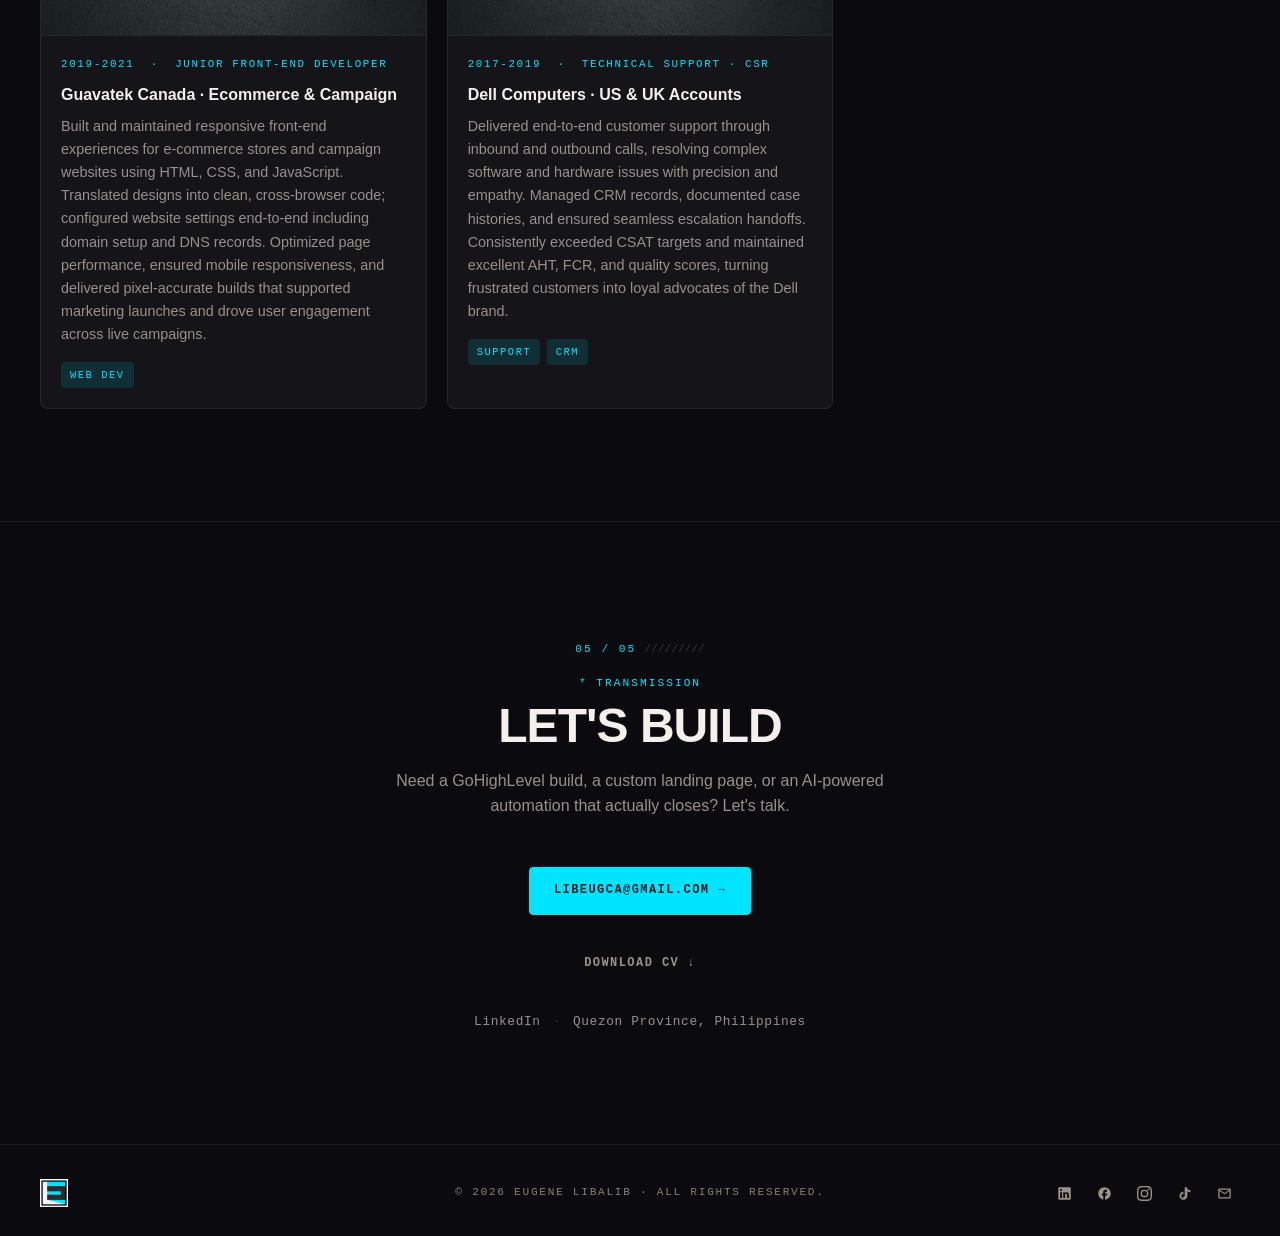
==== commit 4ef04b6e: "Fix sticky hover on phones, add press feedback, restore card hover lift - Gate every :hover style be" ====
--- a/index.html
+++ b/index.html
@@ -3,6 +3,8 @@
 <head>
   <meta charset="utf-8" />
   <meta name="viewport" content="width=device-width, initial-scale=1" />
+  <!-- Phone status bar and browser chrome colour: the nav bar's rendered colour, measured at 360px. -->
+  <meta name="theme-color" content="#020202" />
   <title>Eugene Libalib - GoHighLevel Specialist & Marketing Technologist</title>
   <meta name="description" content="Eugene Libalib - CRM &amp; marketing technology specialist. GoHighLevel, marketing automation, web development, Claude AI integration, and network operations." />
 
--- a/styles.css
+++ b/styles.css
@@ -18,12 +18,17 @@
   --pad: clamp(1.25rem, 4vw, 2.5rem);
   --font: -apple-system, BlinkMacSystemFont, "Inter", "Segoe UI", Roboto, sans-serif;
   --font-mono: "JetBrains Mono", ui-monospace, SFMono-Regular, Menlo, Consolas, monospace;
+  --ease-out: cubic-bezier(0.23, 1, 0.32, 1); /* strong ease-out: press feedback lands at once */
+  --reveal-transition: opacity .6s ease, translate .6s ease;
 }
 
 * { box-sizing: border-box; }
 *::selection { background: var(--accent); color: var(--on-accent); }
 
-html { scroll-behavior: smooth; }
+html {
+  scroll-behavior: smooth;
+  -webkit-tap-highlight-color: transparent; /* every control has its own :active state instead */
+}
 
 body {
   margin: 0;
@@ -40,7 +45,18 @@
 }
 
 a { color: inherit; text-decoration: none; transition: opacity .15s ease; }
-a:hover { opacity: .7; }
+
+/* Hover styles sit behind (hover: hover) and (pointer: fine) throughout this file. A phone
+   applies :hover on tap and keeps it until the next tap somewhere else, so an ungated hover
+   sticks. Touch gets its feedback from :active instead. */
+@media (hover: hover) and (pointer: fine) {
+  a:hover { opacity: .7; }
+}
+
+/* Controls answer a tap at once instead of waiting to rule out a double-tap zoom, and a
+   long press on a button doesn't select its label. Pinch zoom still works. */
+a, button { touch-action: manipulation; }
+button { -webkit-user-select: none; user-select: none; }
 
 img { max-width: 100%; display: block; }
 
@@ -84,6 +100,7 @@
   letter-spacing: 0.05em;
   color: var(--text);
 }
+.nav__brand:active { opacity: .7; }
 .nav__mark {
   width: 28px;
   height: 28px;
@@ -112,6 +129,7 @@
   gap: 4px;
   cursor: pointer;
   padding: 0;
+  transition: border-color .15s ease, background-color .15s ease, transform .16s var(--ease-out);
 }
 .nav__menu span {
   display: block;
@@ -119,7 +137,10 @@
   height: 1px;
   background: var(--text);
 }
-.nav__menu:hover { border-color: var(--accent); }
+@media (hover: hover) and (pointer: fine) {
+  .nav__menu:hover { border-color: var(--accent); }
+}
+.nav__menu:active { transform: scale(0.95); }
 .nav__menu[aria-expanded="true"] { background: var(--accent); border-color: var(--accent); }
 .nav__menu[aria-expanded="true"] span { background: var(--on-accent); }
 
@@ -189,6 +210,7 @@
   cursor: pointer;
   position: relative;
   padding: 0;
+  transition: opacity .15s ease, transform .16s var(--ease-out);
 }
 .menu__close span {
   position: absolute;
@@ -198,7 +220,10 @@
 }
 .menu__close span:first-child { transform: rotate(45deg); }
 .menu__close span:last-child { transform: rotate(-45deg); }
-.menu__close:hover { opacity: .8; }
+@media (hover: hover) and (pointer: fine) {
+  .menu__close:hover { opacity: .8; }
+}
+.menu__close:active { transform: scale(0.95); }
 
 .menu__section-label {
   font-family: var(--font-mono);
@@ -225,12 +250,11 @@
   padding: 1.4rem 0.25rem;
   border-bottom: 1px solid var(--border);
   color: var(--text);
-  transition: padding .2s ease;
-}
-.menu__link:hover {
-  opacity: 1;
-  padding-left: 0.75rem;
-}
+}
+/* On hover the number and label slide right with a transform, not a padding change, so the
+   row never re-lays out mid-animation. The dot stays put, as it did with the padding. */
+.menu__num,
+.menu__label { transition: transform .2s ease; }
 .menu__num {
   font-family: var(--font-mono);
   font-size: 0.7rem;
@@ -257,7 +281,13 @@
 .menu__link.is-active .menu__num { color: var(--accent); }
 .menu__link.is-active .menu__dot { opacity: 1; }
 .menu__link:not(.is-active) .menu__label { color: var(--text-muted); }
-.menu__link:hover .menu__label { color: var(--text); }
+@media (hover: hover) and (pointer: fine) {
+  .menu__link:hover { opacity: 1; }
+  .menu__link:hover .menu__num,
+  .menu__link:hover .menu__label { transform: translateX(0.5rem); }
+  .menu__link:hover .menu__label { color: var(--text); }
+}
+.menu__link:active .menu__label { color: var(--text); }
 
 .menu__connect {
   margin-top: auto;
@@ -278,18 +308,21 @@
   border: 1px solid var(--border);
   border-radius: var(--radius);
   color: var(--text-muted);
-  transition: all .15s ease;
+  transition: background-color .15s ease, color .15s ease, border-color .15s ease, transform .16s var(--ease-out);
 }
 .menu__social svg {
   width: 16px;
   height: 16px;
 }
-.menu__social:hover {
-  opacity: 1;
-  background: var(--accent);
-  color: var(--on-accent);
-  border-color: var(--accent);
-}
+@media (hover: hover) and (pointer: fine) {
+  .menu__social:hover {
+    opacity: 1;
+    background: var(--accent);
+    color: var(--on-accent);
+    border-color: var(--accent);
+  }
+}
+.menu__social:active { transform: scale(0.95); }
 
 body.menu-open { overflow: hidden; }
 
@@ -365,19 +398,20 @@
   text-transform: uppercase;
   border: 1px solid transparent;
   cursor: pointer;
-  transition: all .2s ease;
-}
+  transition:
+    background-color .2s ease,
+    color .2s ease,
+    border-color .2s ease,
+    box-shadow .2s ease,
+    text-decoration-color .2s ease,
+    transform .16s var(--ease-out);
+}
+.btn:active { transform: scale(0.97); }
 .btn--primary {
   background: var(--accent);
   color: var(--on-accent);
   border-color: var(--accent);
   box-shadow: 0 0 0 0 var(--accent-glow);
-}
-.btn--primary:hover {
-  opacity: 1;
-  background: transparent;
-  color: var(--accent);
-  box-shadow: 0 0 24px var(--accent-glow);
 }
 .btn__icon {
   display: inline-block;
@@ -394,9 +428,7 @@
   text-decoration-color: transparent;
   text-underline-offset: 0.4em;
 }
-.btn--link:hover,
 .btn--link:focus-visible {
-  opacity: 1;
   color: var(--accent);
   text-decoration-color: currentColor;
 }
@@ -404,10 +436,25 @@
   display: inline-block;
   transition: transform .2s ease;
 }
-.btn--link:hover .btn__arrow,
 .btn--link:focus-visible .btn__arrow { transform: translateX(3px); }
-.btn--link:hover .btn__arrow--down,
 .btn--link:focus-visible .btn__arrow--down { transform: translateY(3px); }
+
+/* The keyboard focus styles above stay ungated: they must work on touch devices too. */
+@media (hover: hover) and (pointer: fine) {
+  .btn--primary:hover {
+    opacity: 1;
+    background: transparent;
+    color: var(--accent);
+    box-shadow: 0 0 24px var(--accent-glow);
+  }
+  .btn--link:hover {
+    opacity: 1;
+    color: var(--accent);
+    text-decoration-color: currentColor;
+  }
+  .btn--link:hover .btn__arrow { transform: translateX(3px); }
+  .btn--link:hover .btn__arrow--down { transform: translateY(3px); }
+}
 
 /* ============ QUICK NAV ============ */
 .quicknav {
@@ -431,8 +478,14 @@
   transition: background .15s ease, color .15s ease;
 }
 .quicknav__card:last-child { border-right: none; }
-.quicknav__card:hover {
-  opacity: 1;
+@media (hover: hover) and (pointer: fine) {
+  .quicknav__card:hover {
+    opacity: 1;
+    background: rgba(255, 255, 255, 0.03);
+    color: var(--text);
+  }
+}
+.quicknav__card:active {
   background: rgba(255, 255, 255, 0.03);
   color: var(--text);
 }
@@ -587,8 +640,10 @@
   filter: saturate(0.95) contrast(1.02);
   transition: transform 0.5s ease;
 }
-.about__photo-frame:hover img {
-  transform: scale(1.05);
+@media (hover: hover) and (pointer: fine) {
+  .about__photo-frame:hover img {
+    transform: scale(1.05);
+  }
 }
 .about__caption {
   display: flex;
@@ -636,15 +691,14 @@
   border-radius: var(--radius-lg);
   padding: 1.5rem;
   cursor: pointer;
-  transition: border-color .2s ease, background .2s ease, transform .2s ease;
+  transition:
+    border-color .2s ease,
+    background-color .2s ease,
+    box-shadow .2s ease,
+    transform .2s var(--ease-out),
+    var(--reveal-transition);
   display: flex;
   flex-direction: column;
-}
-.card:hover {
-  border-color: var(--accent);
-  background: #111;
-  transform: translateY(-2px);
-  box-shadow: 0 0 0 1px var(--accent-dim);
 }
 .card__head {
   display: flex;
@@ -665,7 +719,6 @@
   font-size: 0.85rem;
   transition: color .2s ease, transform .2s ease;
 }
-.card:hover .card__open { color: var(--accent); transform: translate(2px, -2px); }
 .card__title {
   font-size: 1.05rem;
   font-weight: 700;
@@ -682,7 +735,18 @@
   z-index: 1;
   border-radius: var(--radius-lg);
 }
-.card__link:hover { opacity: 1; }
+@media (hover: hover) and (pointer: fine) {
+  .card:hover {
+    border-color: var(--accent);
+    background: #111;
+    transform: translateY(-2px);
+    box-shadow: 0 0 0 1px var(--accent-dim);
+  }
+  .card:hover .card__open { color: var(--accent); transform: translate(2px, -2px); }
+  .card__link:hover { opacity: 1; }
+}
+/* Pressing anywhere on the card presses its stretched title link, and :active reaches the card. */
+.card:active { transform: scale(0.99); }
 .card__link:focus-visible { outline: none; }
 .card__link:focus-visible::after {
   outline: 2px solid var(--accent);
@@ -734,12 +798,15 @@
   letter-spacing: 0.15em;
   text-transform: uppercase;
   cursor: pointer;
-  transition: all .15s ease;
-}
-.chip:hover {
-  color: var(--text);
-  border-color: var(--border-strong);
-}
+  transition: background-color .15s ease, color .15s ease, border-color .15s ease, transform .16s var(--ease-out);
+}
+@media (hover: hover) and (pointer: fine) {
+  .chip:hover {
+    color: var(--text);
+    border-color: var(--border-strong);
+  }
+}
+.chip:active { transform: scale(0.97); }
 .chip.is-active {
   background: var(--accent);
   color: var(--on-accent);
@@ -753,14 +820,16 @@
   border: 1px solid var(--border);
   border-radius: var(--radius-lg);
   overflow: hidden;
-  transition: border-color .2s ease, transform .2s ease;
+  transition: border-color .2s ease, box-shadow .2s ease, transform .2s var(--ease-out), var(--reveal-transition);
   display: flex;
   flex-direction: column;
 }
-.project:hover {
-  border-color: var(--accent);
-  transform: translateY(-2px);
-  box-shadow: 0 0 0 1px var(--accent-dim);
+@media (hover: hover) and (pointer: fine) {
+  .project:hover {
+    border-color: var(--accent);
+    transform: translateY(-2px);
+    box-shadow: 0 0 0 1px var(--accent-dim);
+  }
 }
 .project.is-hidden { display: none; }
 .project__thumb {
@@ -832,12 +901,14 @@
   border: 1px solid var(--border);
   border-radius: var(--radius-lg);
   overflow: hidden;
-  transition: border-color .2s ease, transform .2s ease;
-}
-.case:hover {
-  border-color: var(--accent);
-  transform: translateY(-2px);
-  box-shadow: 0 0 0 1px var(--accent-dim);
+  transition: border-color .2s ease, box-shadow .2s ease, transform .2s var(--ease-out), var(--reveal-transition);
+}
+@media (hover: hover) and (pointer: fine) {
+  .case:hover {
+    border-color: var(--accent);
+    transform: translateY(-2px);
+    box-shadow: 0 0 0 1px var(--accent-dim);
+  }
 }
 .case__media {
   position: relative;
@@ -893,19 +964,22 @@
   border: 1px solid var(--accent);
   border-radius: 50%;
   color: var(--accent);
-  transition: background .2s ease, color .2s ease, box-shadow .2s ease;
+  transition: background-color .2s ease, color .2s ease, box-shadow .2s ease, transform .16s var(--ease-out);
 }
 .case__play svg {
   width: 24px;
   height: 24px;
   margin-left: 3px;
 }
-.case__media--video:hover { opacity: 1; }
-.case__media--video:hover .case__play {
-  background: var(--accent);
-  color: var(--on-accent);
-  box-shadow: 0 0 24px var(--accent-glow);
-}
+@media (hover: hover) and (pointer: fine) {
+  .case__media--video:hover { opacity: 1; }
+  .case__media--video:hover .case__play {
+    background: var(--accent);
+    color: var(--on-accent);
+    box-shadow: 0 0 24px var(--accent-glow);
+  }
+}
+.case__media--video:active .case__play { transform: scale(0.95); }
 .case__body { padding: clamp(1.25rem, 3vw, 2rem); }
 .case__meta {
   font-family: var(--font-mono);
@@ -983,7 +1057,10 @@
   letter-spacing: 0.05em;
   color: var(--text-muted);
 }
-.contact__socials a:hover { color: var(--text); opacity: 1; }
+@media (hover: hover) and (pointer: fine) {
+  .contact__socials a:hover { color: var(--text); opacity: 1; }
+}
+.contact__socials a:active { color: var(--text); }
 .dot { color: var(--text-faint); }
 
 /* ============ FOOTER ============ */
@@ -1021,17 +1098,20 @@
   height: 32px;
   border-radius: var(--radius);
   color: var(--text-muted);
-  transition: all .15s ease;
+  transition: background-color .15s ease, color .15s ease, transform .16s var(--ease-out);
 }
 .footer__social svg {
   width: 15px;
   height: 15px;
 }
-.footer__social:hover {
-  opacity: 1;
-  color: var(--accent);
-  background: var(--accent-dim);
-}
+@media (hover: hover) and (pointer: fine) {
+  .footer__social:hover {
+    opacity: 1;
+    color: var(--accent);
+    background: var(--accent-dim);
+  }
+}
+.footer__social:active { transform: scale(0.95); }
 
 @media (max-width: 600px) {
   .footer { grid-template-columns: 1fr; text-align: center; }
@@ -1039,15 +1119,21 @@
 }
 
 /* ============ SCROLL REVEAL ============ */
+/* The reveal moves elements with the `translate` property, not `transform`. When it used
+   `transform`, .reveal.is-visible came later than .card:hover at the same specificity and
+   pinned the cards at translateY(0), so their hover lift never showed, and its transition
+   list replaced theirs. Now the two never touch the same property. The transition sits
+   in :where() at zero specificity: .card, .project and .case add var(--reveal-transition)
+   to their own list, and every other revealed element falls back to this one. */
 .reveal {
   opacity: 0;
-  transform: translateY(20px);
-  transition: opacity .6s ease, transform .6s ease;
+  translate: 0 20px;
 }
 .reveal.is-visible {
   opacity: 1;
-  transform: translateY(0);
-}
+  translate: none;
+}
+:where(.reveal) { transition: var(--reveal-transition); }
 
 /* ============ REDUCED MOTION ============ */
 @media (prefers-reduced-motion: reduce) {
@@ -1057,5 +1143,5 @@
     transition-duration: 0.01ms !important;
   }
   html { scroll-behavior: auto; }
-  .reveal { opacity: 1; transform: none; }
-}
+  .reveal { opacity: 1; translate: none; }
+}
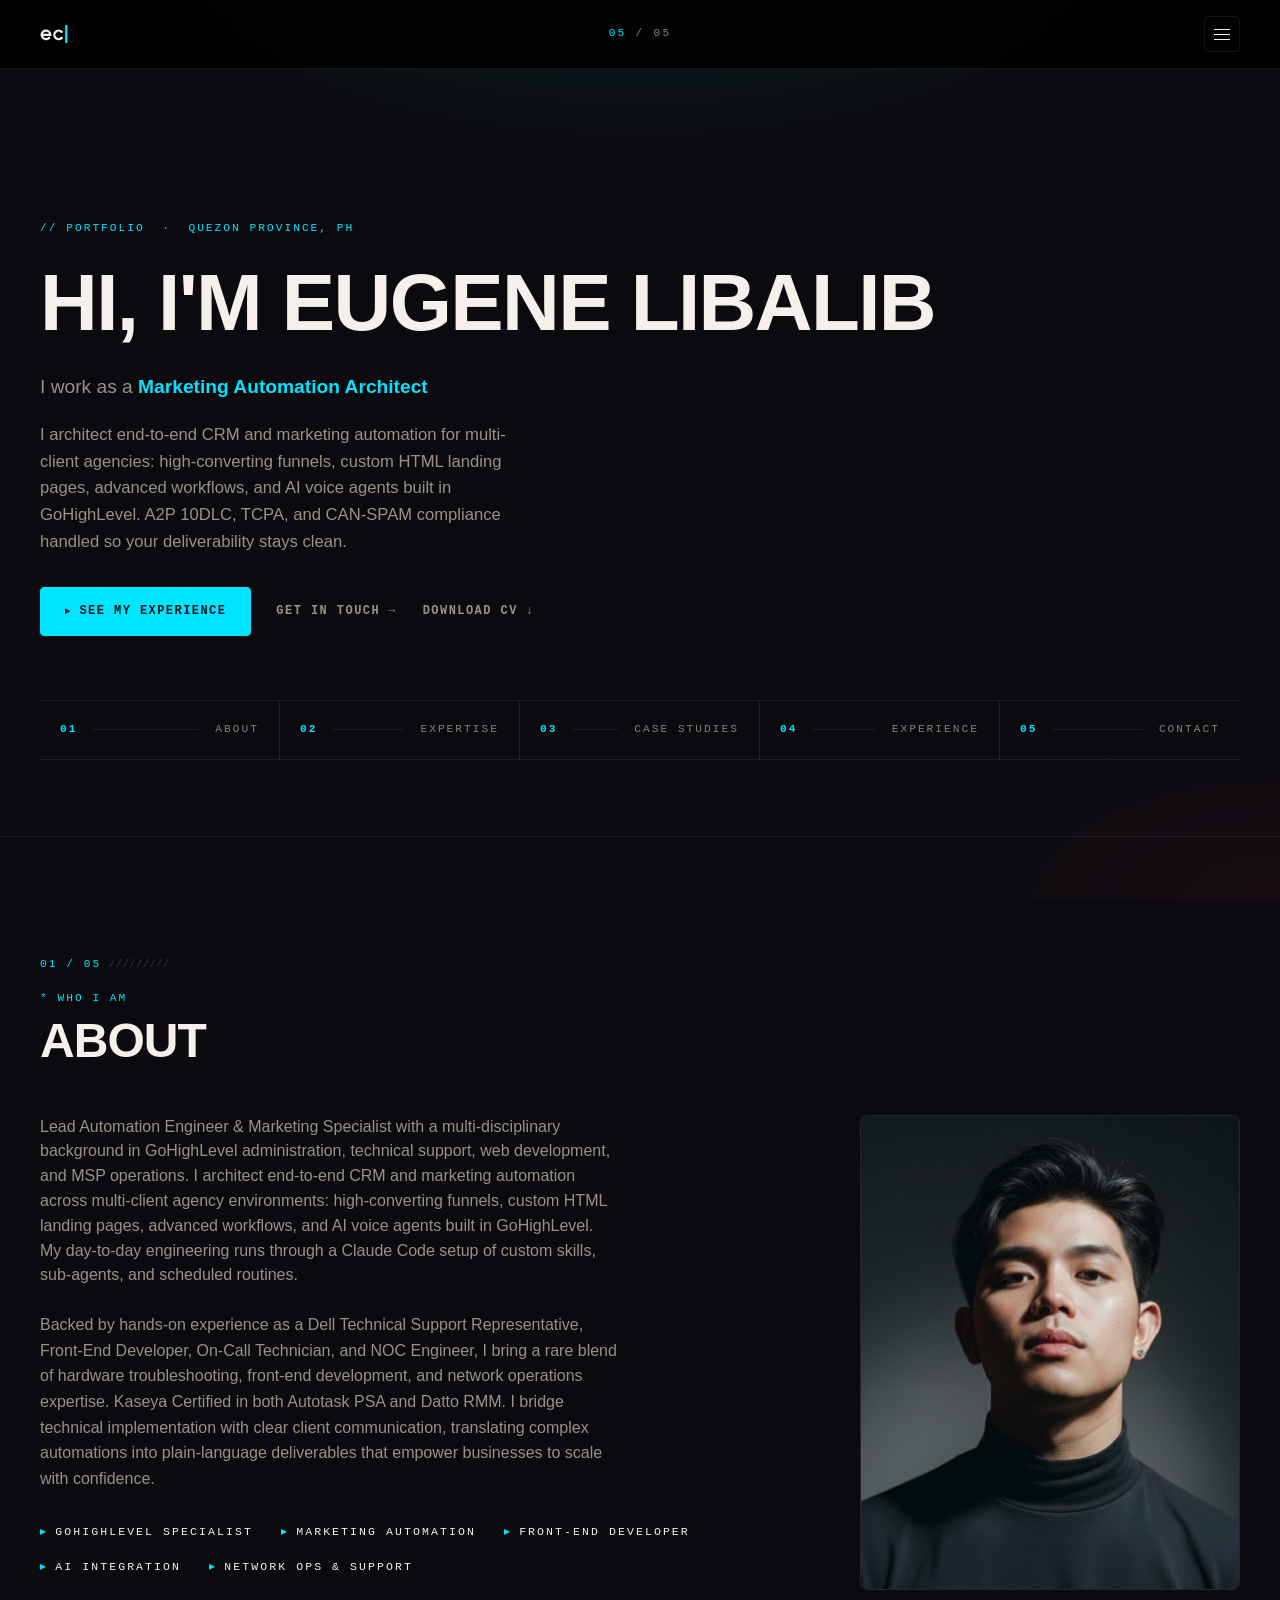
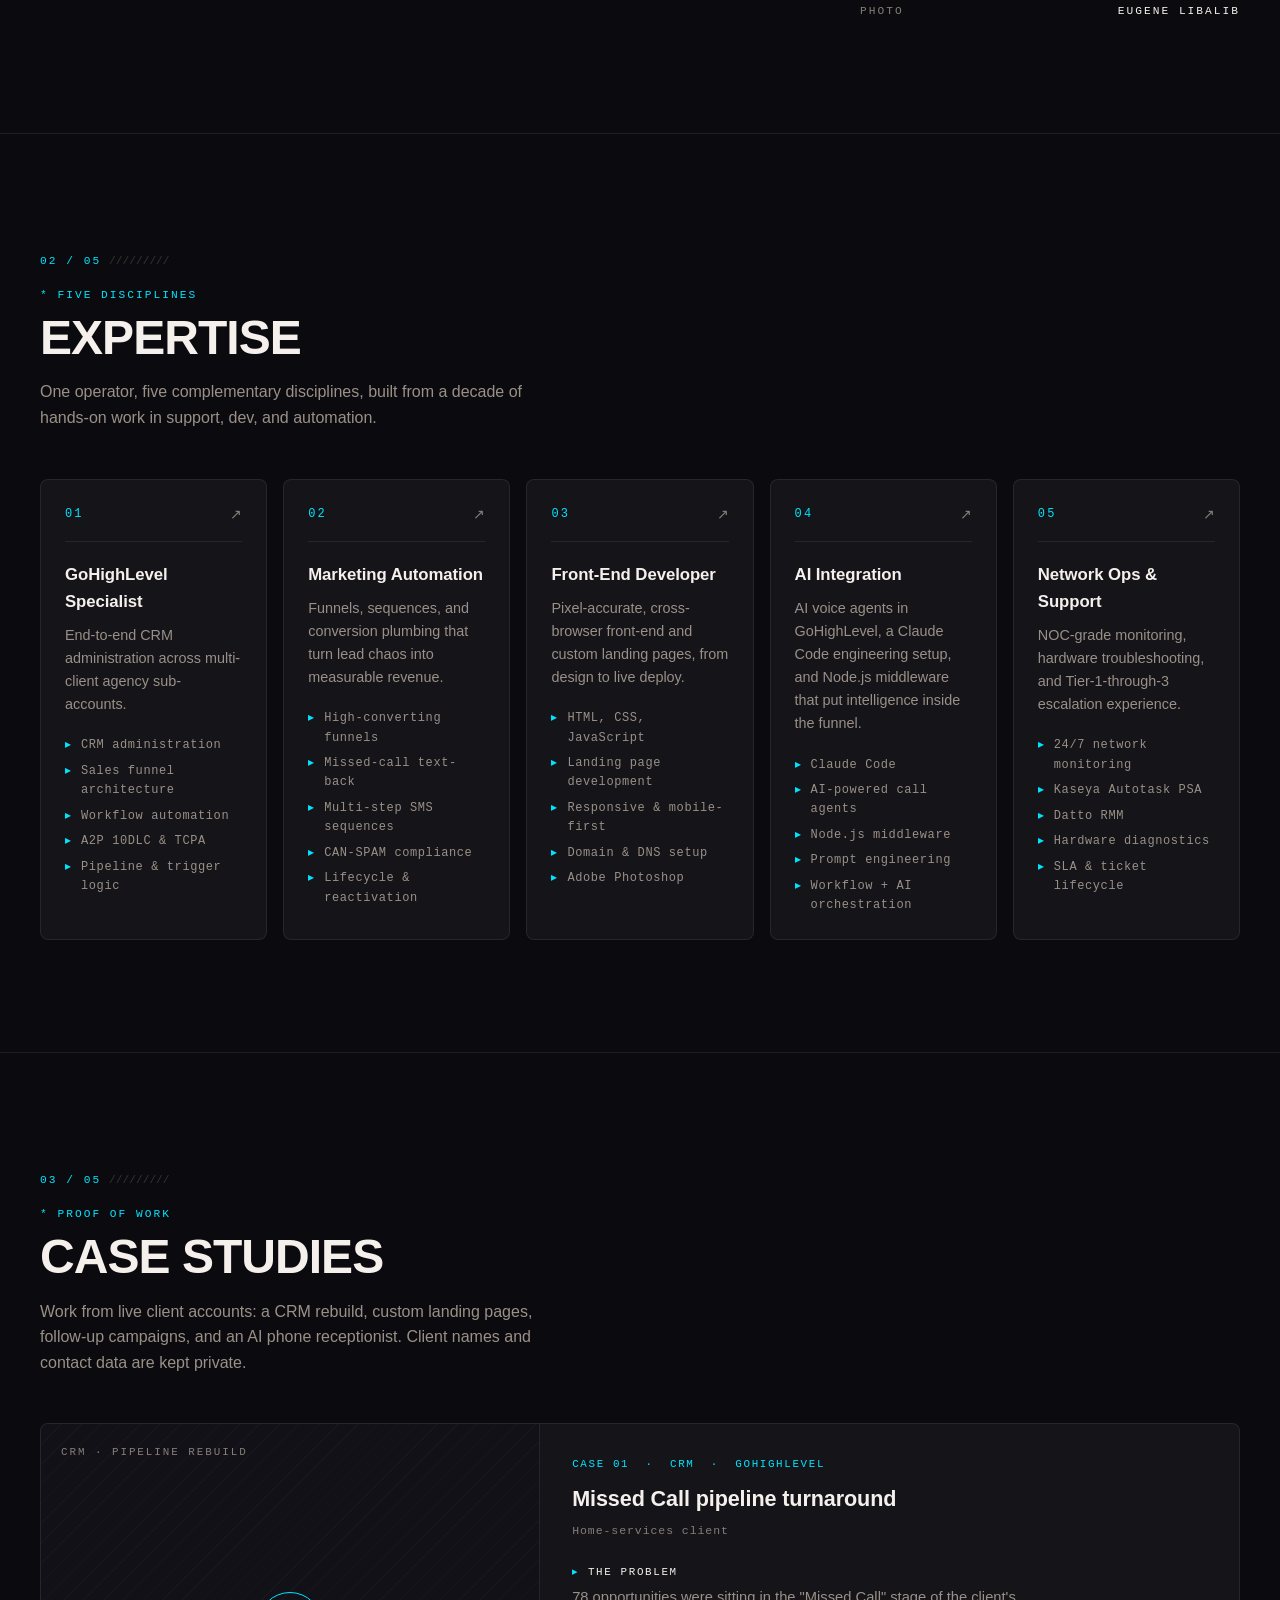
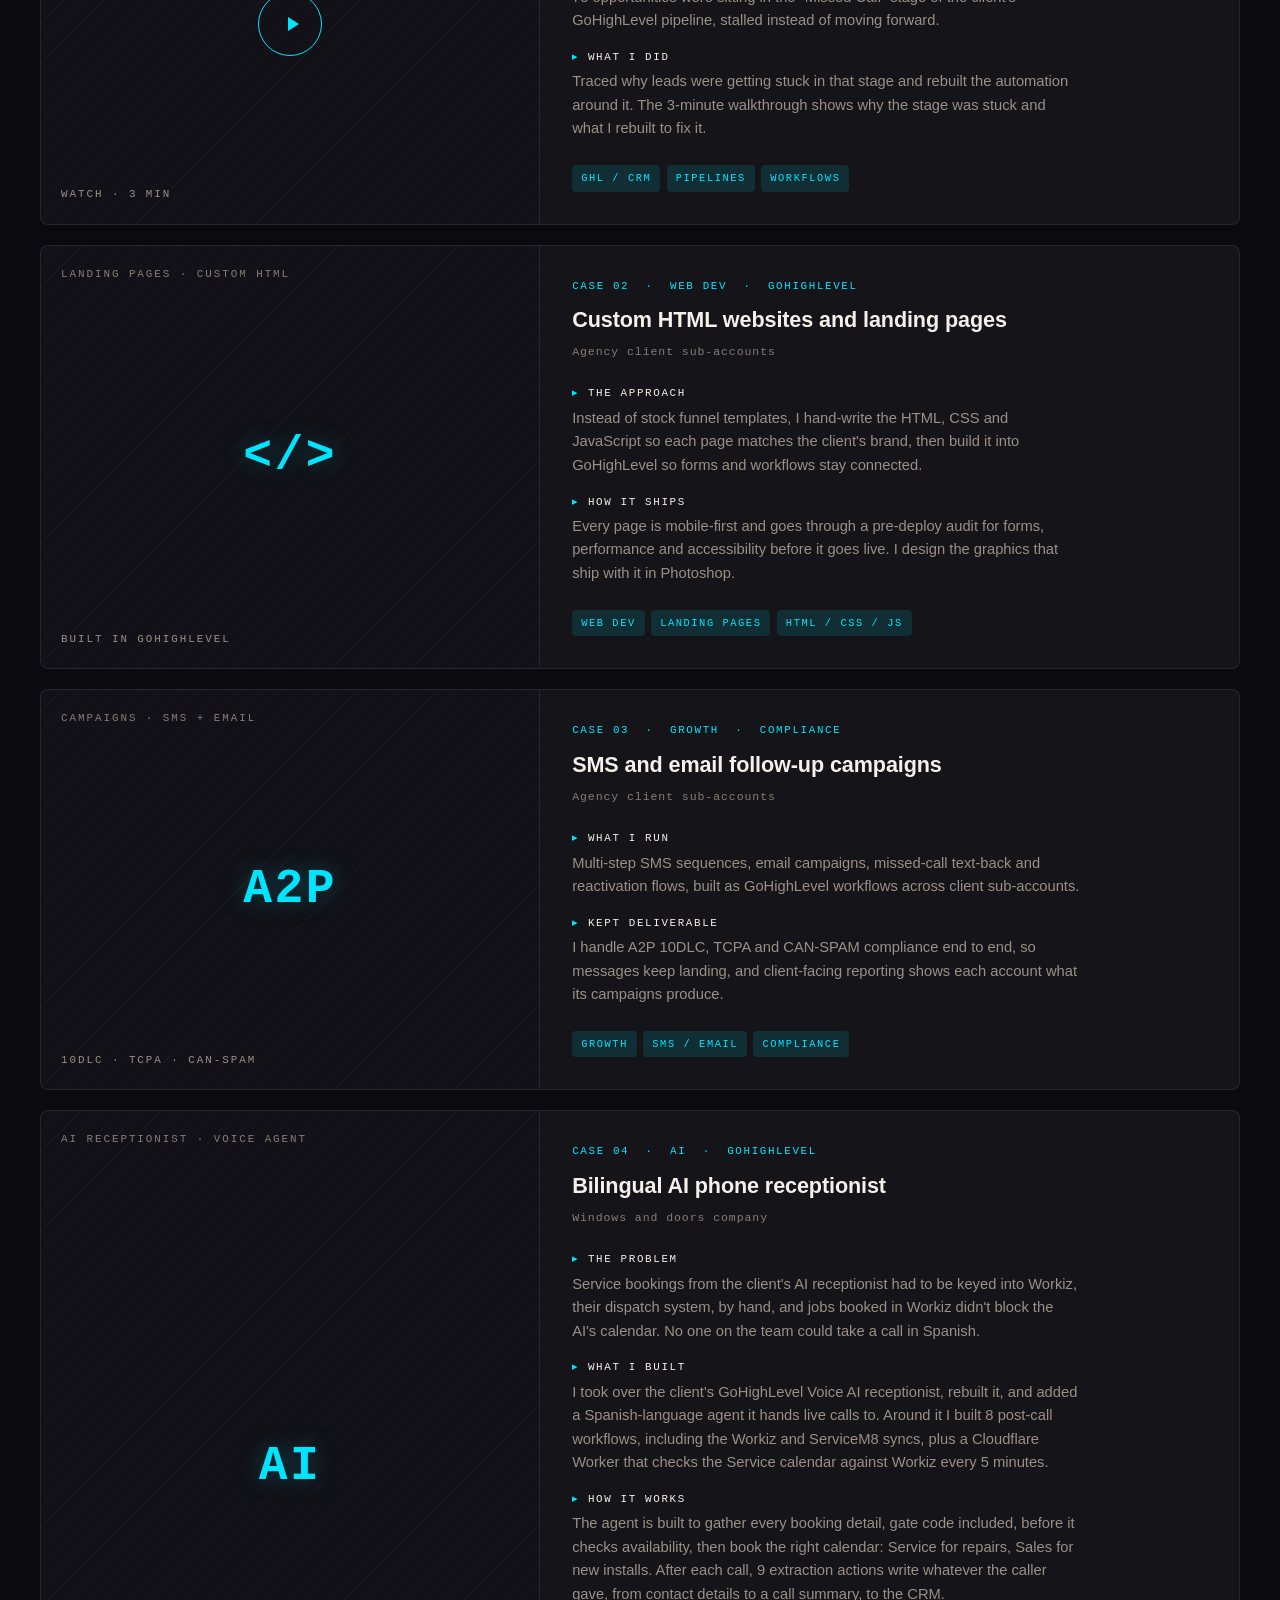
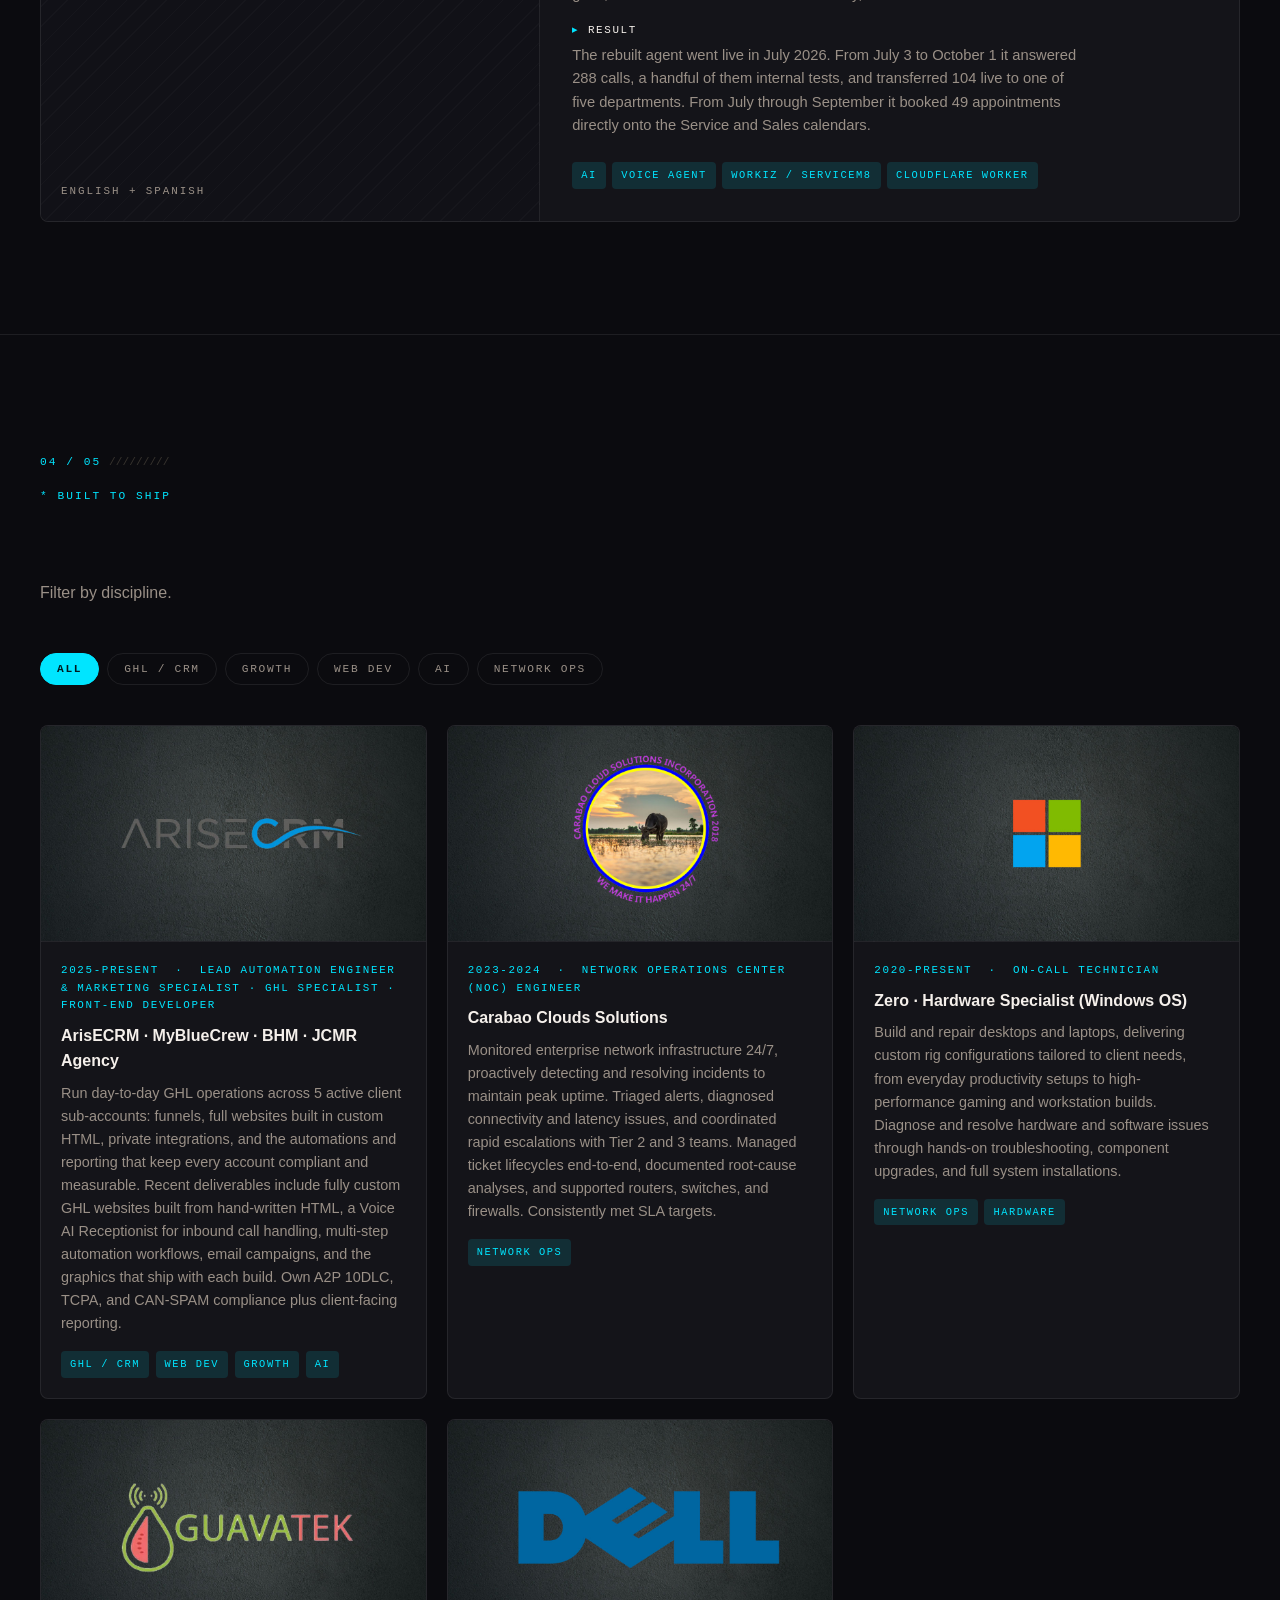
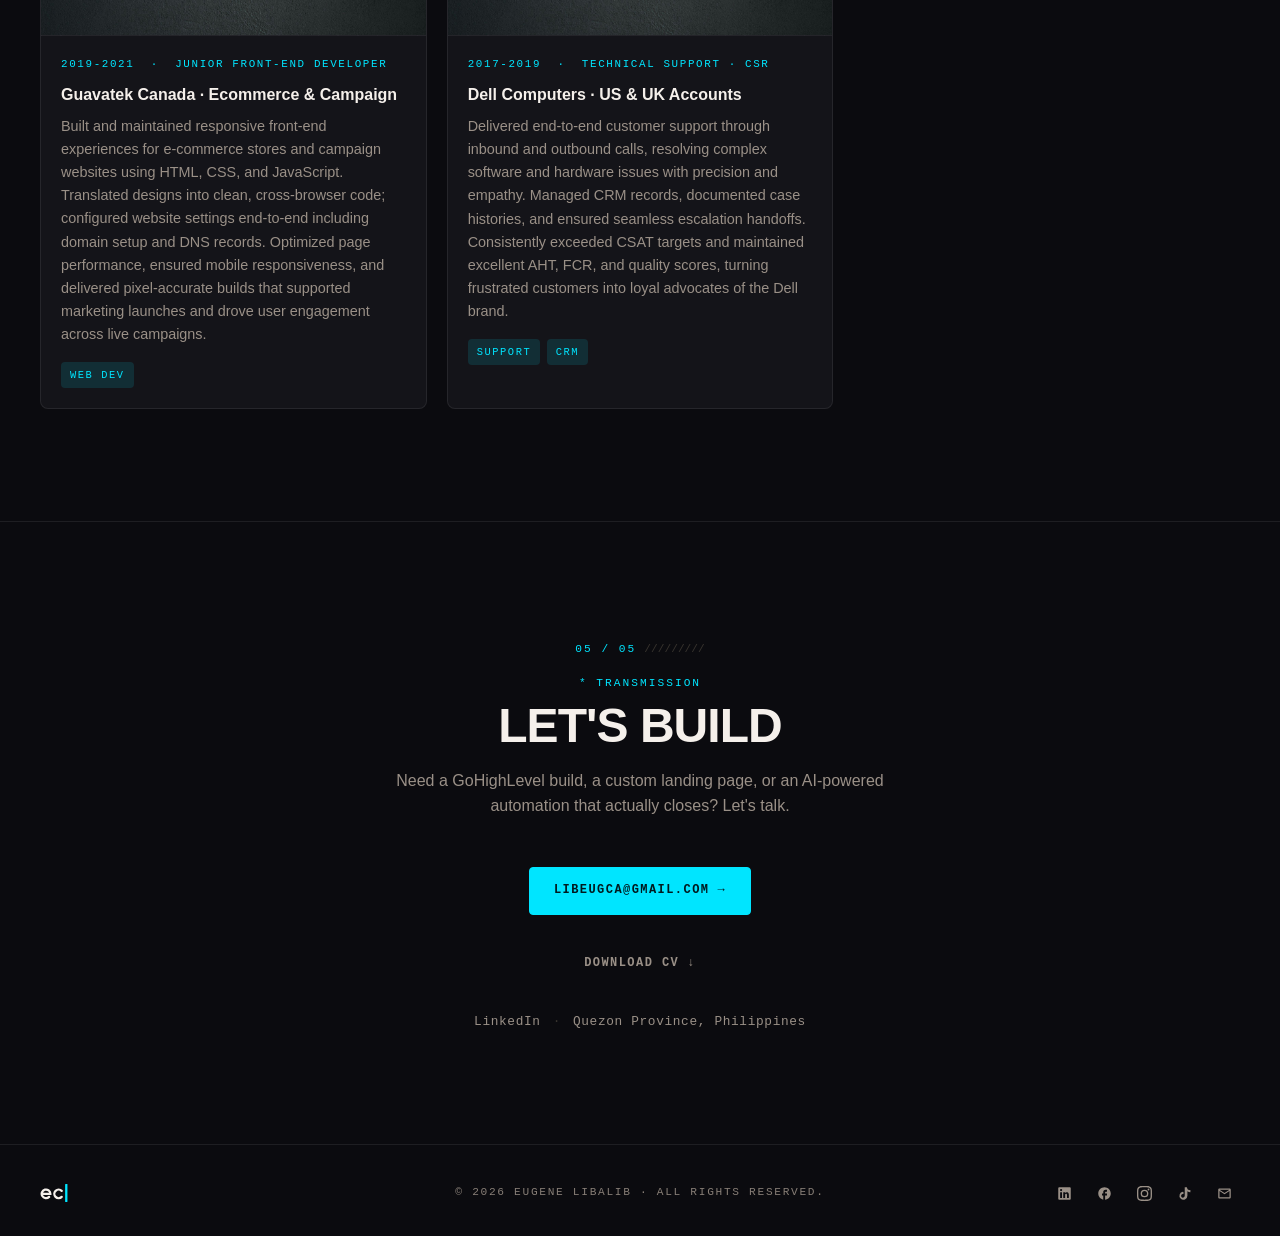
==== commit eab600e3: "Swap in the Caret logo, favicons and share image The new ECL mark (geometric e and c, the l drawn as" ====
--- a/index.html
+++ b/index.html
@@ -13,7 +13,7 @@
   <meta property="og:url" content="https://governorgene.github.io/eugene-libalib-portfolio/" />
   <meta property="og:title" content="Eugene Libalib - GoHighLevel Specialist &amp; Marketing Technologist" />
   <meta property="og:description" content="CRM and marketing automation specialist: GoHighLevel builds, AI-powered workflows, custom landing pages, and network operations. Based in Quezon Province, PH." />
-  <meta property="og:image" content="https://governorgene.github.io/eugene-libalib-portfolio/assets/graphtag.jpg" />
+  <meta property="og:image" content="https://governorgene.github.io/eugene-libalib-portfolio/assets/og-image.jpg" />
   <meta property="og:image:width" content="1200" />
   <meta property="og:image:height" content="630" />
 
@@ -21,16 +21,18 @@
   <meta name="twitter:card" content="summary_large_image" />
   <meta name="twitter:title" content="Eugene Libalib - GoHighLevel Specialist &amp; Marketing Technologist" />
   <meta name="twitter:description" content="CRM and marketing automation specialist: GoHighLevel builds, AI-powered workflows, custom landing pages, and network operations. Based in Quezon Province, PH." />
-  <meta name="twitter:image" content="https://governorgene.github.io/eugene-libalib-portfolio/assets/graphtag.jpg" />
-
-  <link rel="icon" type="image/png" href="assets/ECL Logo.png" />
-  <link rel="apple-touch-icon" href="assets/ECL Logo.png" />
+  <meta name="twitter:image" content="https://governorgene.github.io/eugene-libalib-portfolio/assets/og-image.jpg" />
+
+  <!-- PNG only: an SVG favicon would win in Chrome and smear at 16px. The 16px file is hand-drawn on the pixel grid. -->
+  <link rel="icon" type="image/png" sizes="32x32" href="assets/favicon-32.png" />
+  <link rel="icon" type="image/png" sizes="16x16" href="assets/favicon-16.png" />
+  <link rel="apple-touch-icon" href="assets/apple-touch-icon.png" />
   <link rel="stylesheet" href="styles.css" />
 </head>
 <body>
   <header class="nav">
     <a href="#top" class="nav__brand" aria-label="Home">
-      <img src="assets/ECL Logo.png" alt="" class="nav__mark" aria-hidden="true" />    </a>
+      <img src="assets/ecl-glyph.svg" alt="" class="nav__mark" aria-hidden="true" />    </a>
     <div class="nav__counter" aria-hidden="true">
       <span id="nav-counter">01</span> / 05
     </div>
@@ -44,7 +46,7 @@
   <div class="menu" id="menu-overlay" aria-hidden="true" role="dialog" aria-modal="true" aria-label="Navigation">
     <div class="menu__header">
       <a href="#top" class="nav__brand menu__brand" data-menu-link aria-label="Home">
-        <img src="assets/ECL Logo.png" alt="" class="nav__mark" aria-hidden="true" />
+        <img src="assets/ecl-glyph.svg" alt="" class="nav__mark" aria-hidden="true" />
         <span class="nav__brand-text">ECL</span>
       </a>
       <button class="menu__close" id="menu-close" aria-label="Close menu">
@@ -550,7 +552,7 @@
 
   <footer class="footer">
     <div class="footer__left">
-      <img src="assets/ECL Logo.png" alt="" class="nav__mark" aria-hidden="true" />
+      <img src="assets/ecl-glyph.svg" alt="" class="nav__mark" aria-hidden="true" />
     </div>
     <p class="footer__center">© <span id="year"></span> Eugene Libalib · All rights reserved.</p>
     <div class="footer__right">
--- a/styles.css
+++ b/styles.css
@@ -820,14 +820,14 @@
   border: 1px solid var(--border);
   border-radius: var(--radius-lg);
   overflow: hidden;
-  transition: border-color .2s ease, box-shadow .2s ease, transform .2s var(--ease-out), var(--reveal-transition);
+  transition: border-color .2s ease, box-shadow .2s ease, var(--reveal-transition);
   display: flex;
   flex-direction: column;
 }
+/* Border only, no lift: a project card is not a link, and a lift reads as clickable. */
 @media (hover: hover) and (pointer: fine) {
   .project:hover {
     border-color: var(--accent);
-    transform: translateY(-2px);
     box-shadow: 0 0 0 1px var(--accent-dim);
   }
 }
@@ -901,12 +901,12 @@
   border: 1px solid var(--border);
   border-radius: var(--radius-lg);
   overflow: hidden;
-  transition: border-color .2s ease, box-shadow .2s ease, transform .2s var(--ease-out), var(--reveal-transition);
-}
+  transition: border-color .2s ease, box-shadow .2s ease, var(--reveal-transition);
+}
+/* Border only, no lift: a case card is not a link (only Case 01's video panel is). */
 @media (hover: hover) and (pointer: fine) {
   .case:hover {
     border-color: var(--accent);
-    transform: translateY(-2px);
     box-shadow: 0 0 0 1px var(--accent-dim);
   }
 }
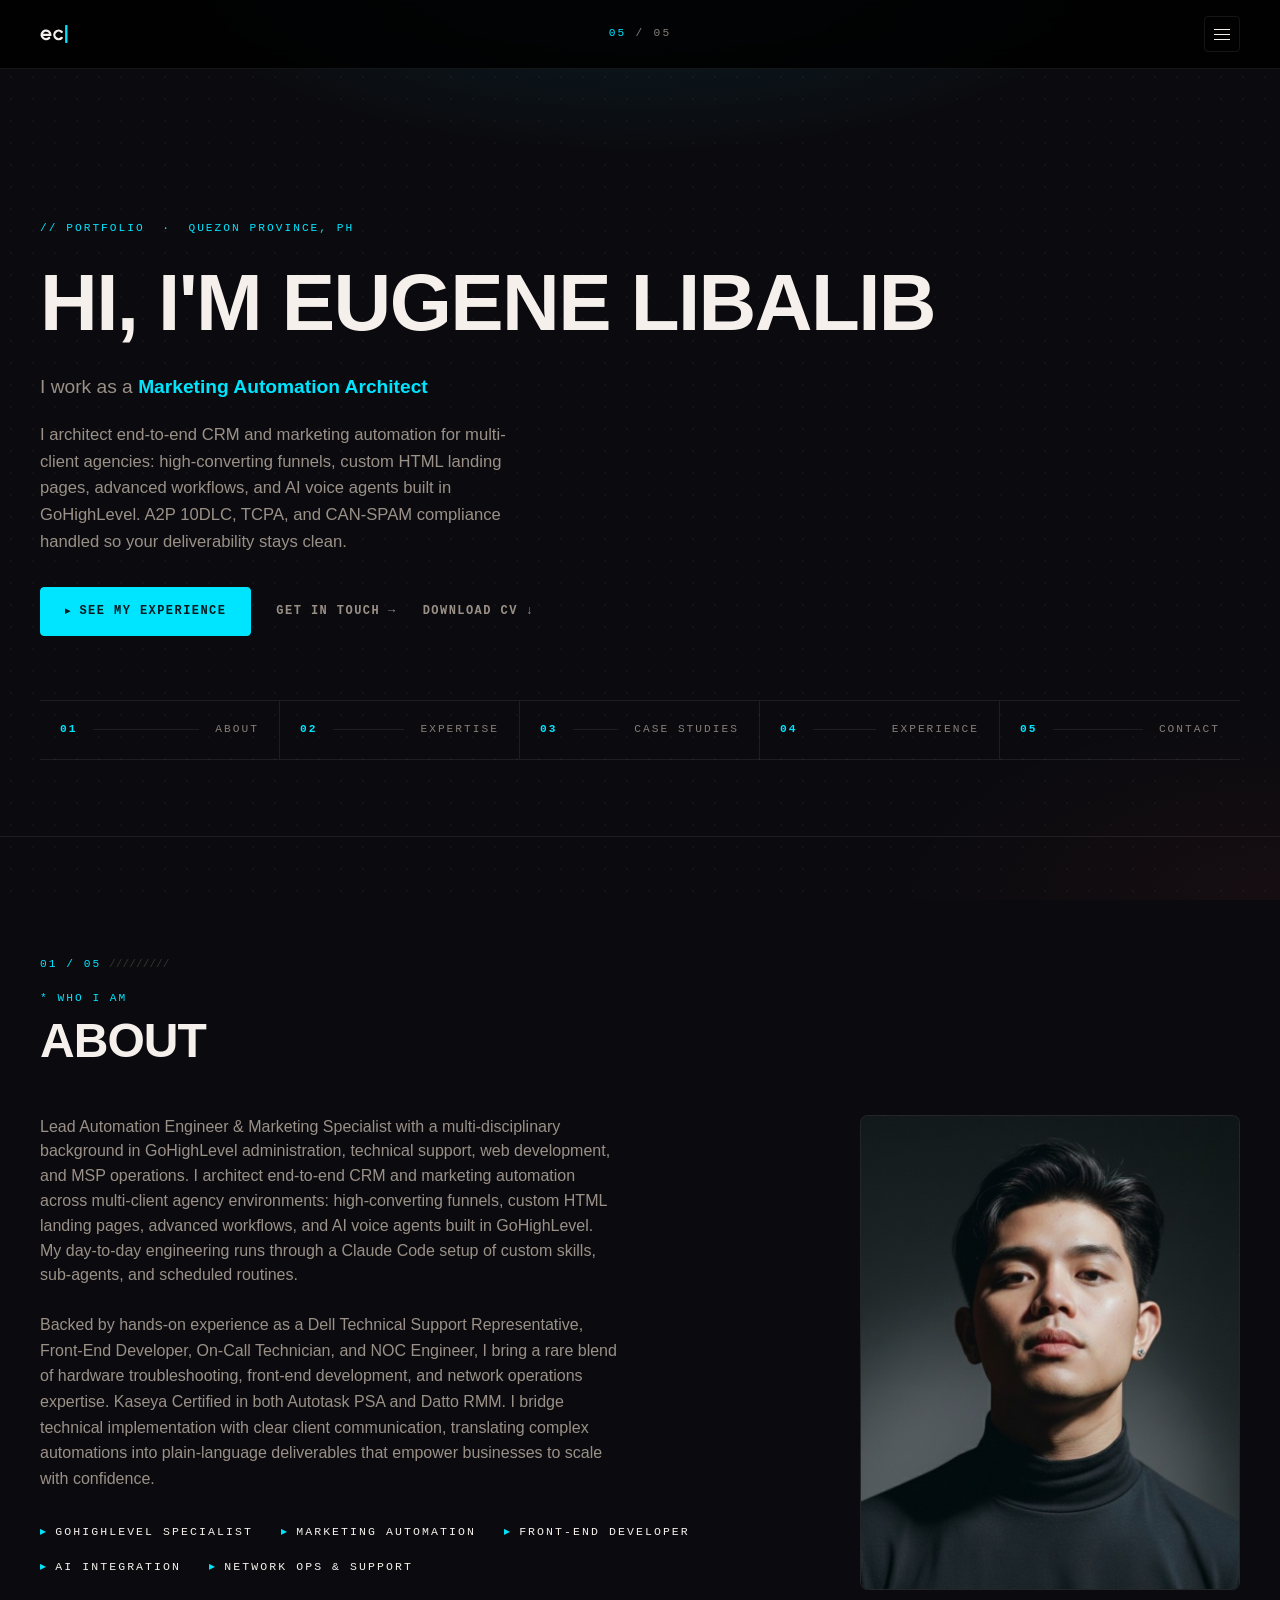
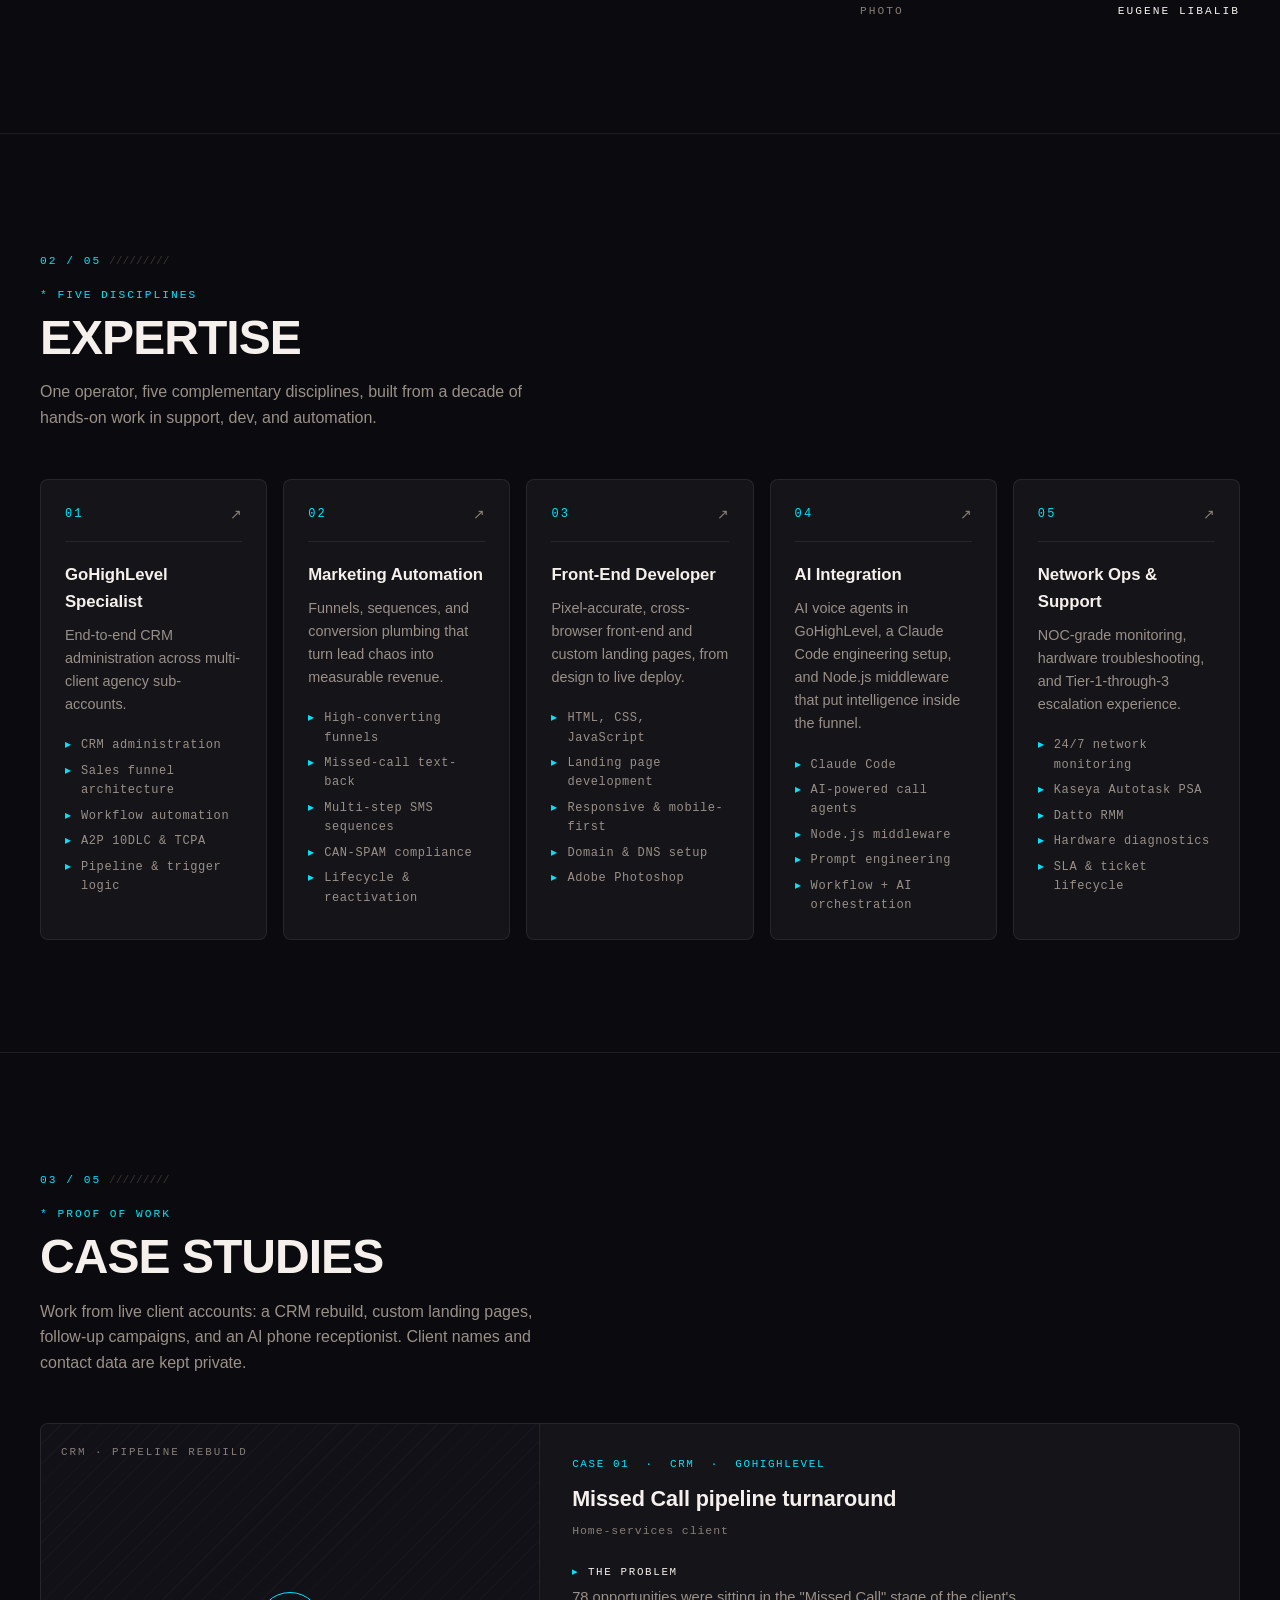
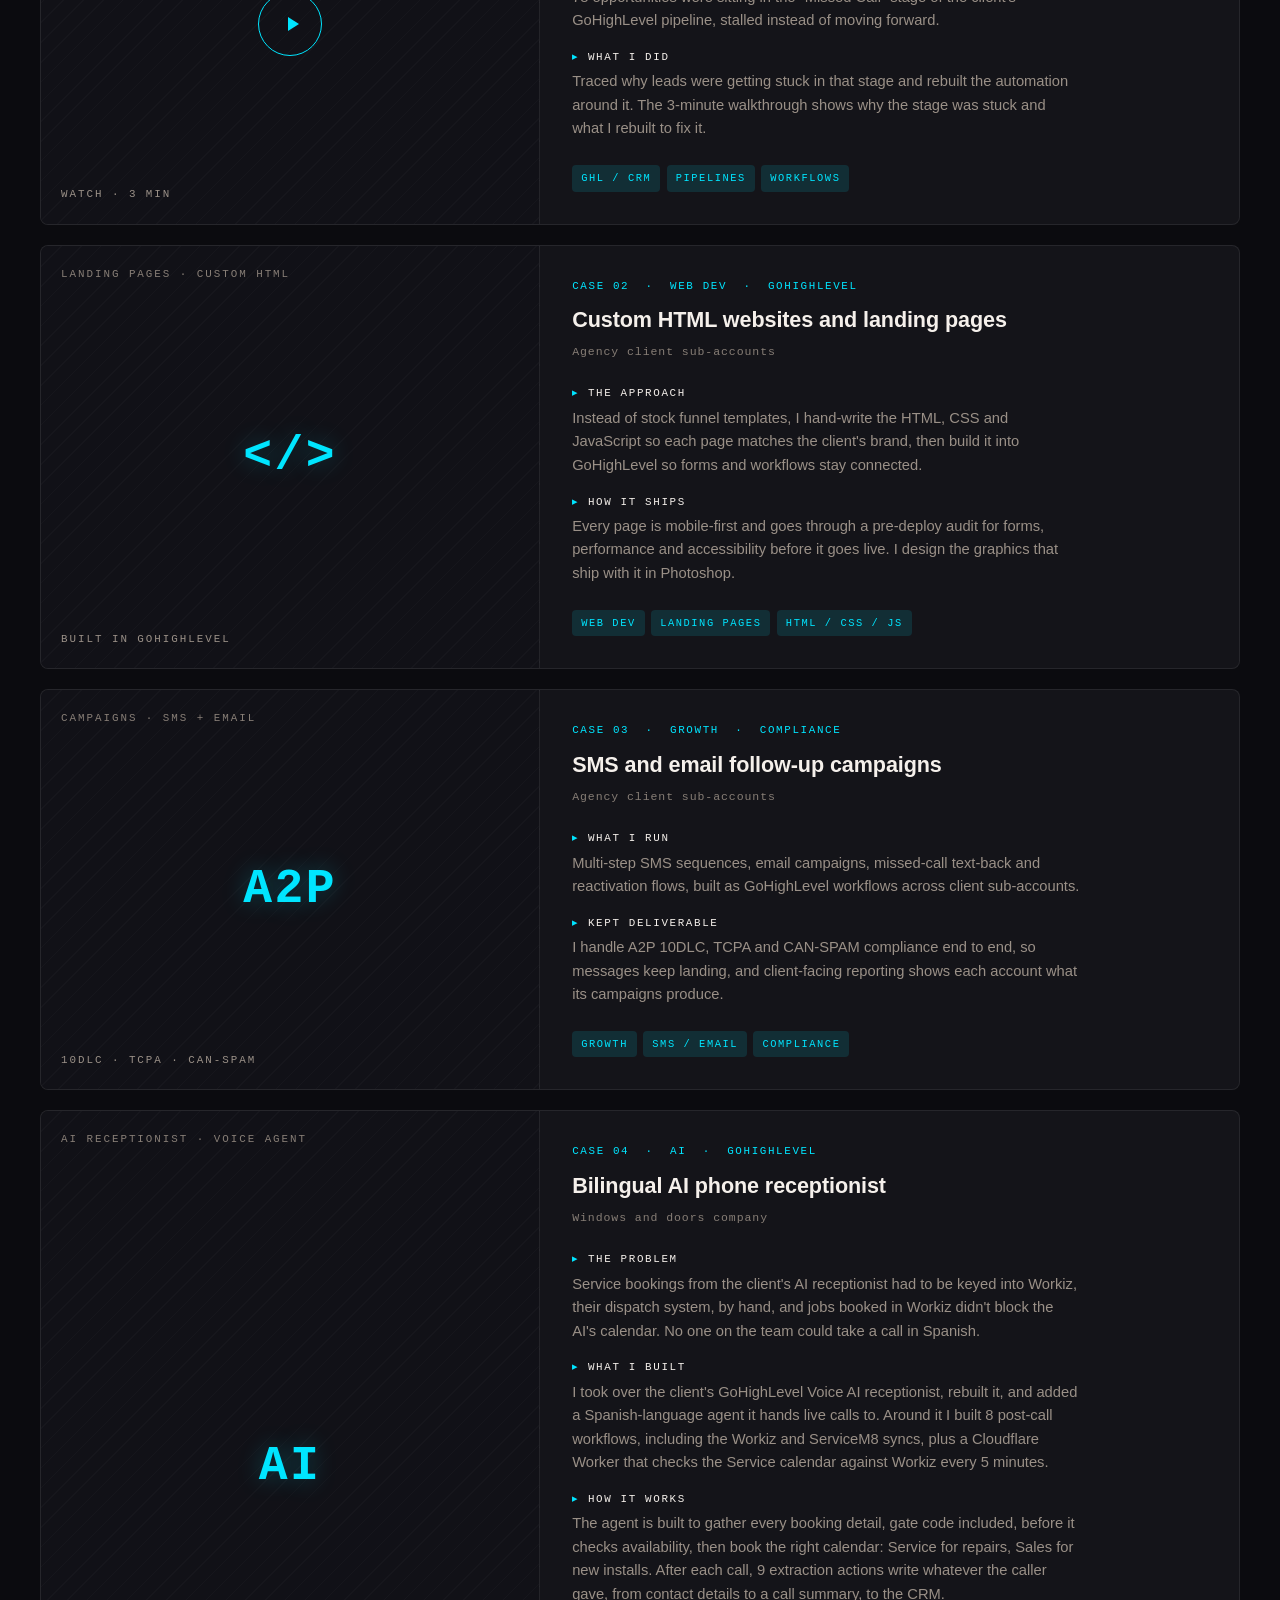
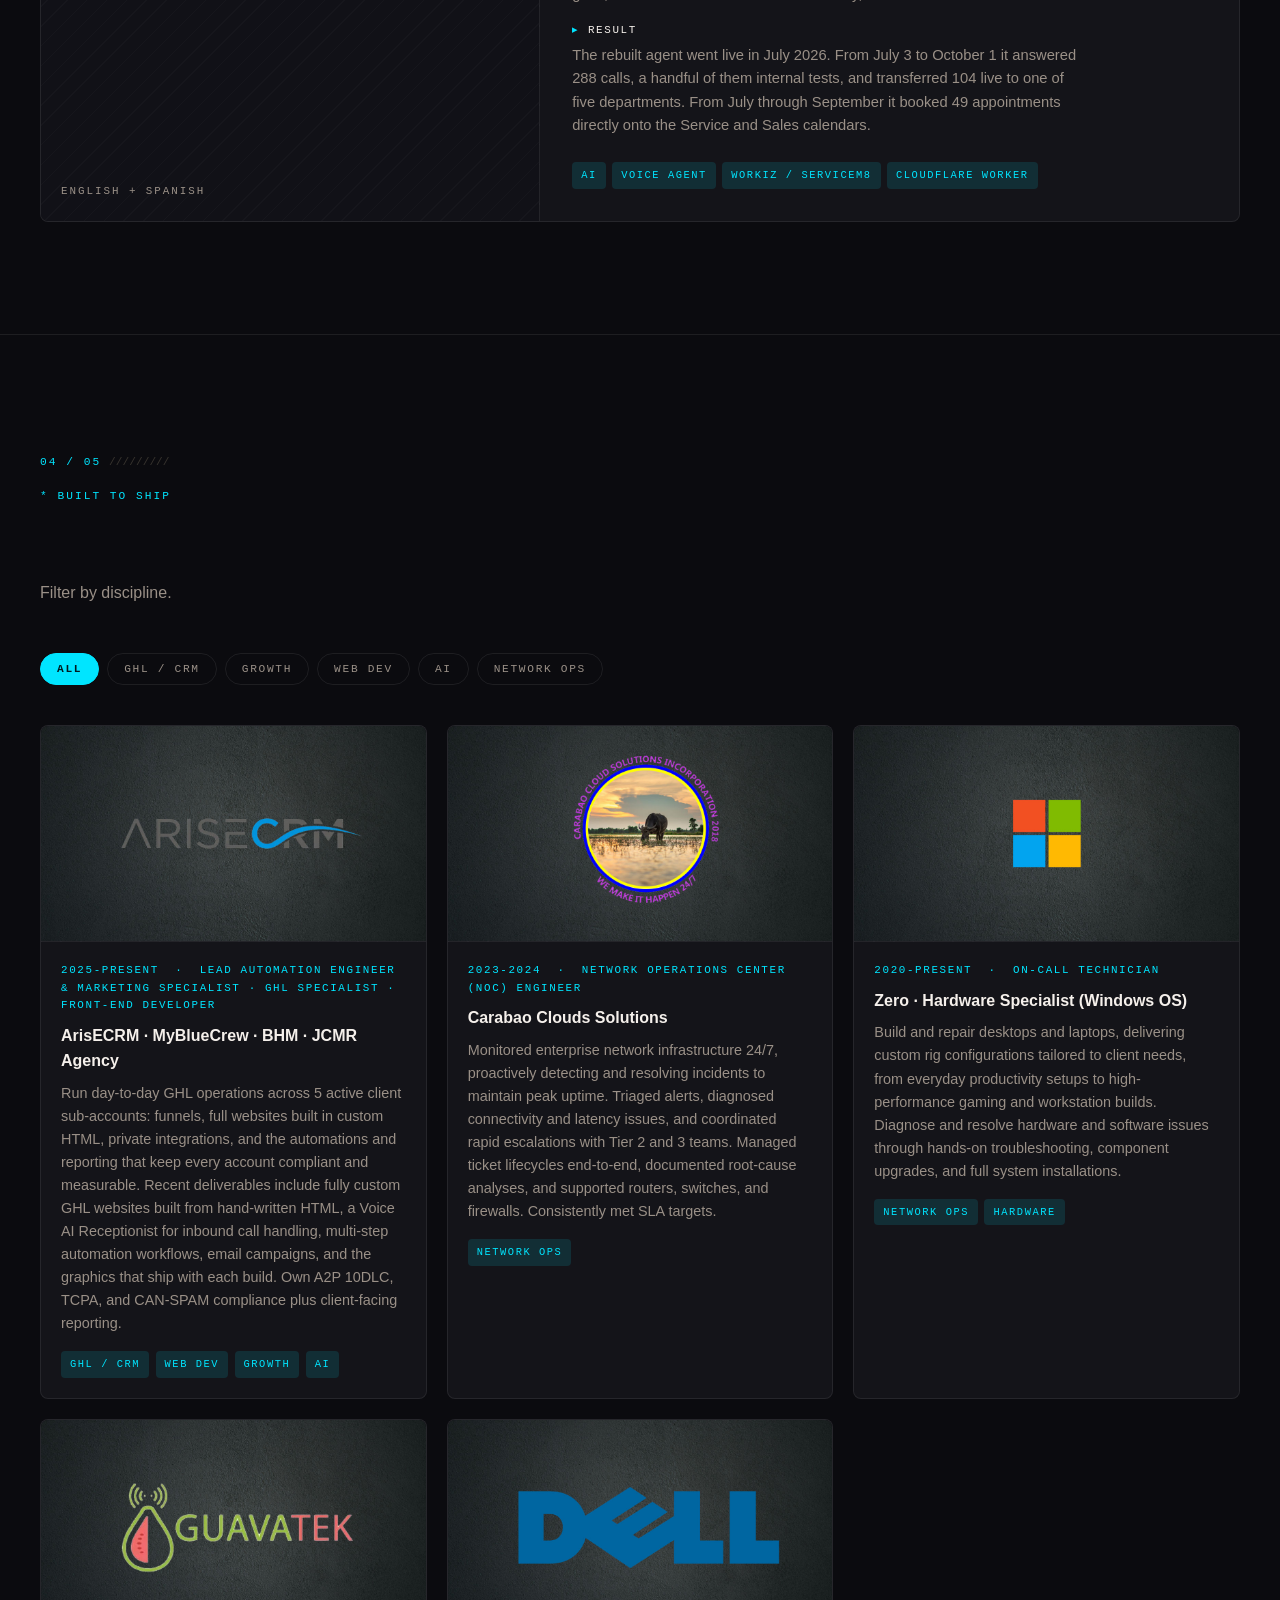
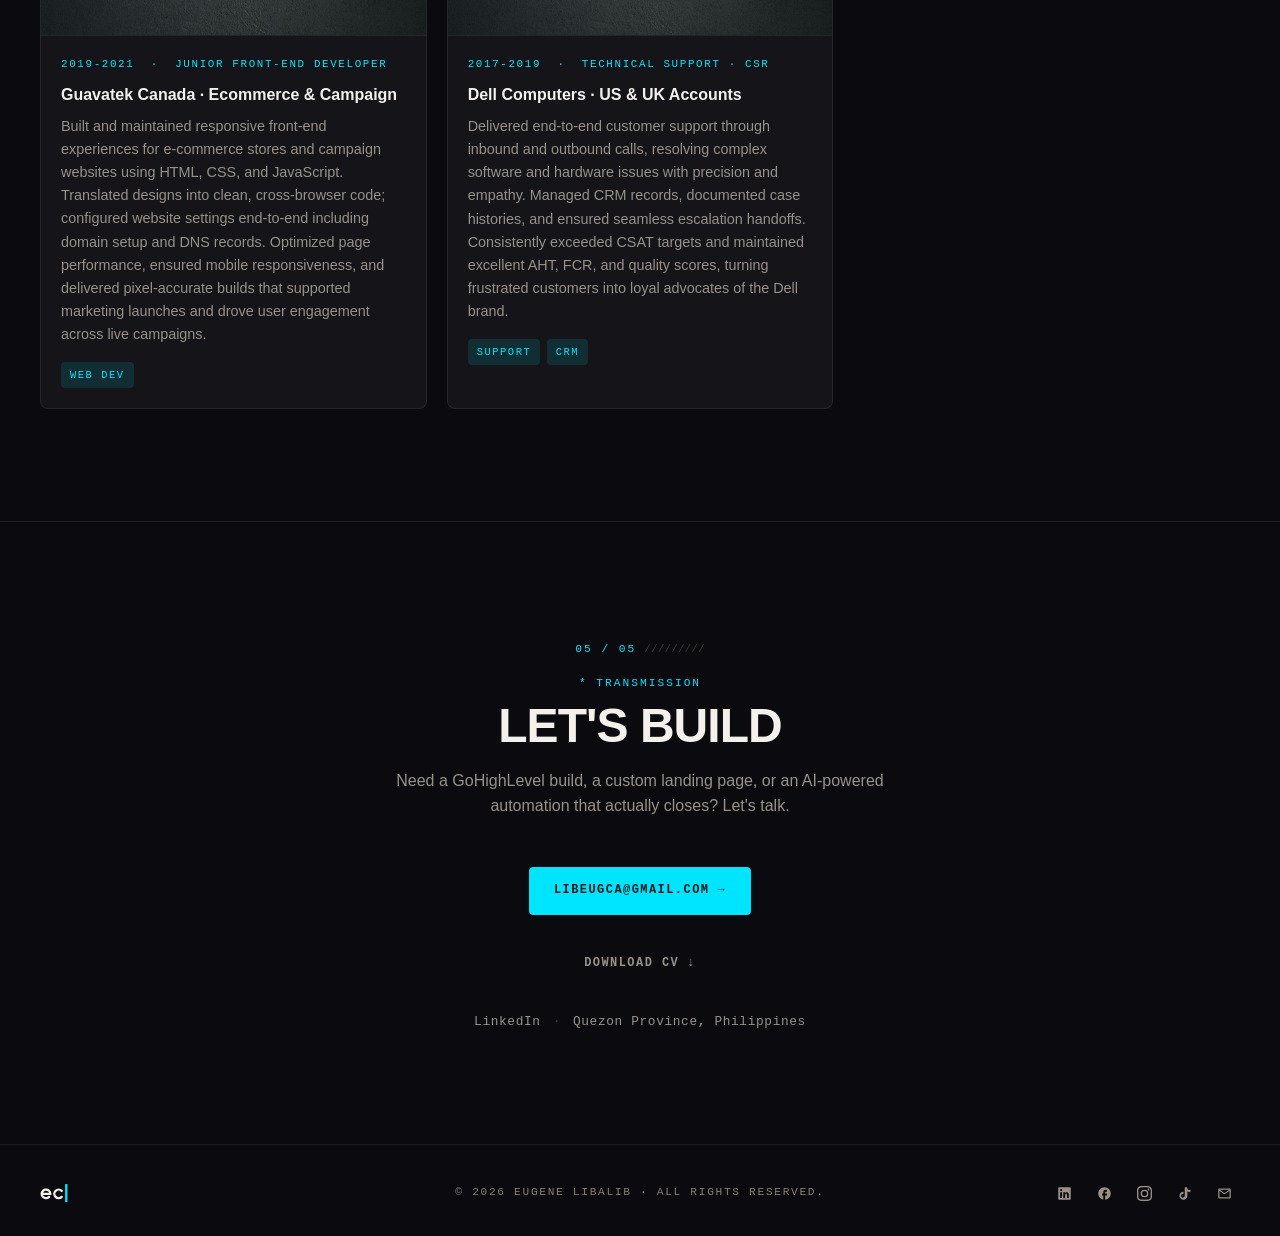
==== commit 4ad5875a: "Give each hero role its own article The hero read "I work as a AI Integrator" whenever the rotator r" ====
--- a/index.html
+++ b/index.html
@@ -117,7 +117,7 @@
       <p class="eyebrow">// PORTFOLIO &nbsp;·&nbsp; QUEZON PROVINCE, PH</p>
       <h1 class="hero__title">HI, I'M <span class="hero__name">EUGENE LIBALIB</span></h1>
       <p class="hero__subtitle">
-        I work as a
+        I work as <span class="role-rotator__article">a</span>
         <span class="role-rotator" aria-live="polite">
           <span class="role-rotator__word">GoHighLevel Specialist</span>
         </span>
--- a/styles.css
+++ b/styles.css
@@ -1135,6 +1135,23 @@
 }
 :where(.reveal) { transition: var(--reveal-transition); }
 
+/* ============ BACKGROUND RIPPLE ============ */
+/* script.js adds this canvas: a dot grid fixed behind the page that ripples when the background
+   is clicked. It sits above the body's gradients and below every card and panel. */
+.ripple-field {
+  position: fixed;
+  top: 0;
+  left: 0;
+  z-index: -1;
+  width: 100%;
+  height: 100vh;
+  height: 100lvh;
+  pointer-events: none;
+}
+@media print {
+  .ripple-field { display: none; }
+}
+
 /* ============ REDUCED MOTION ============ */
 @media (prefers-reduced-motion: reduce) {
   *, *::before, *::after {
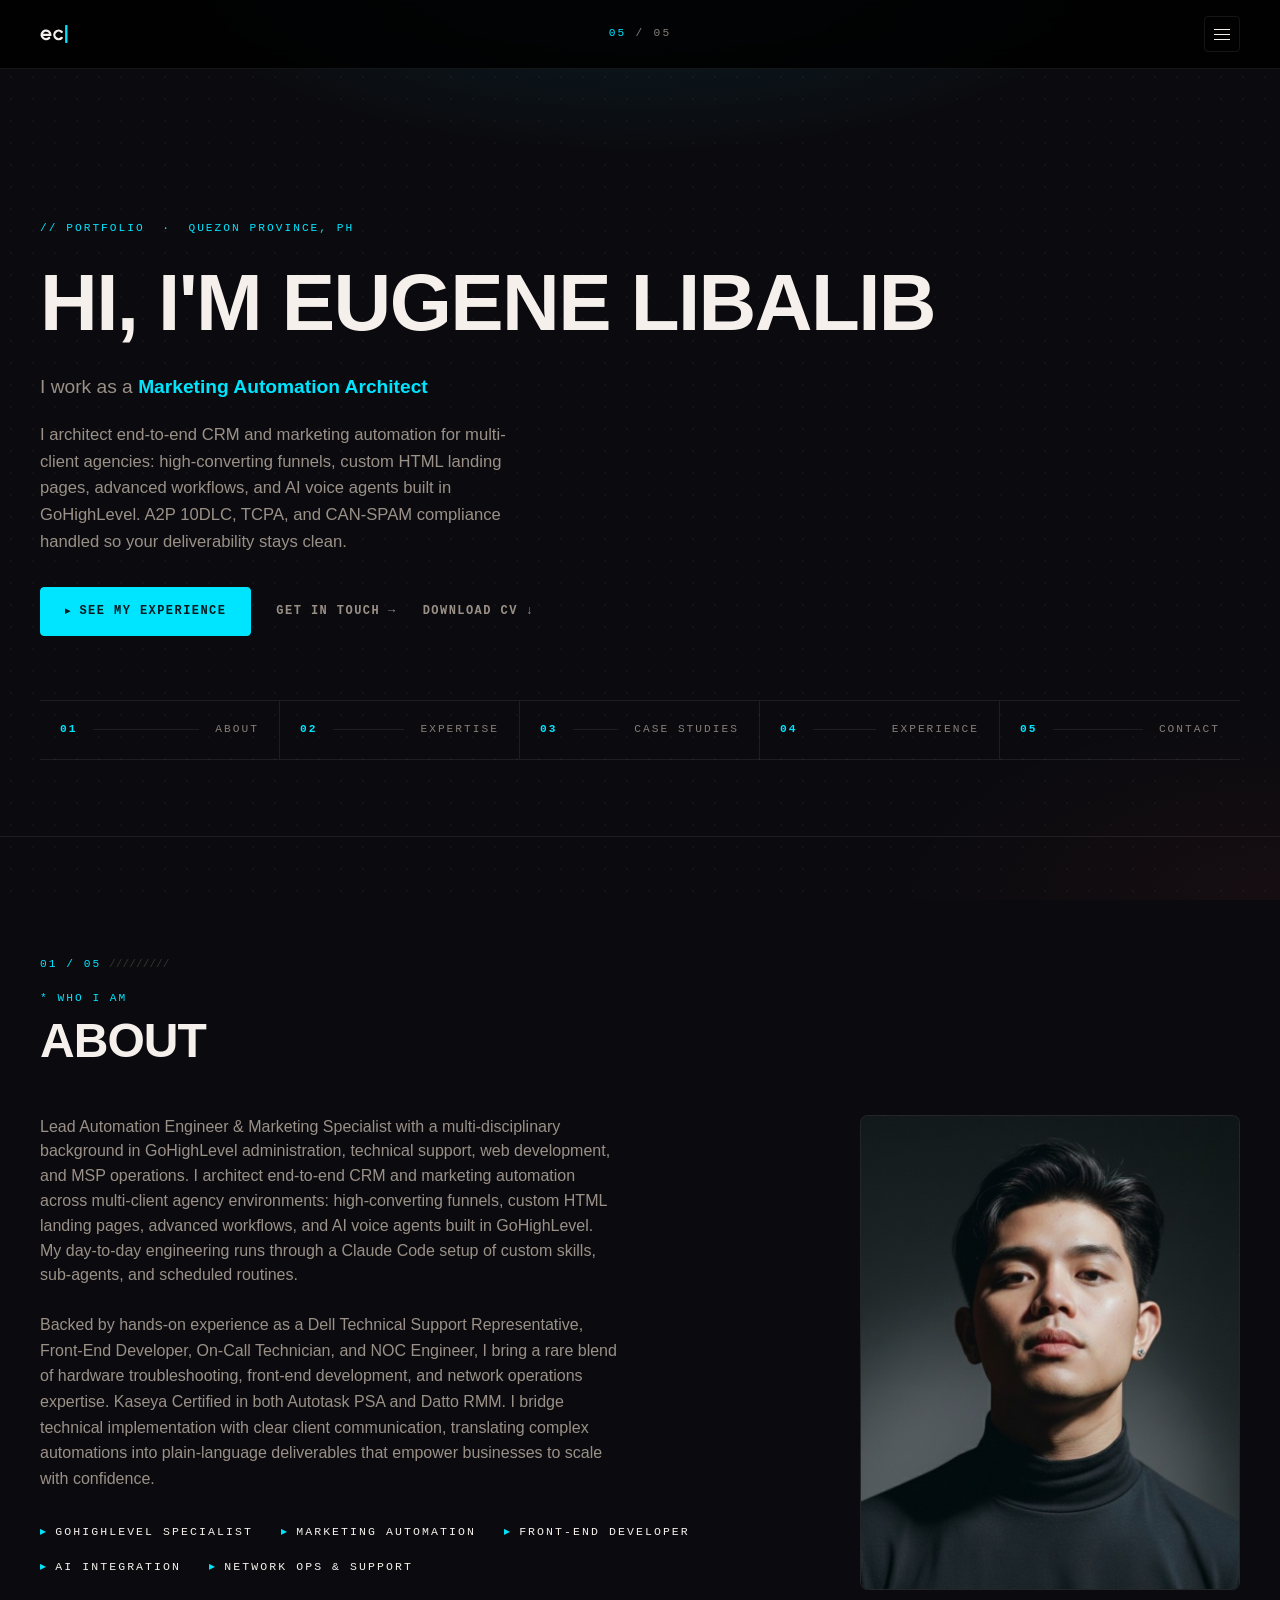
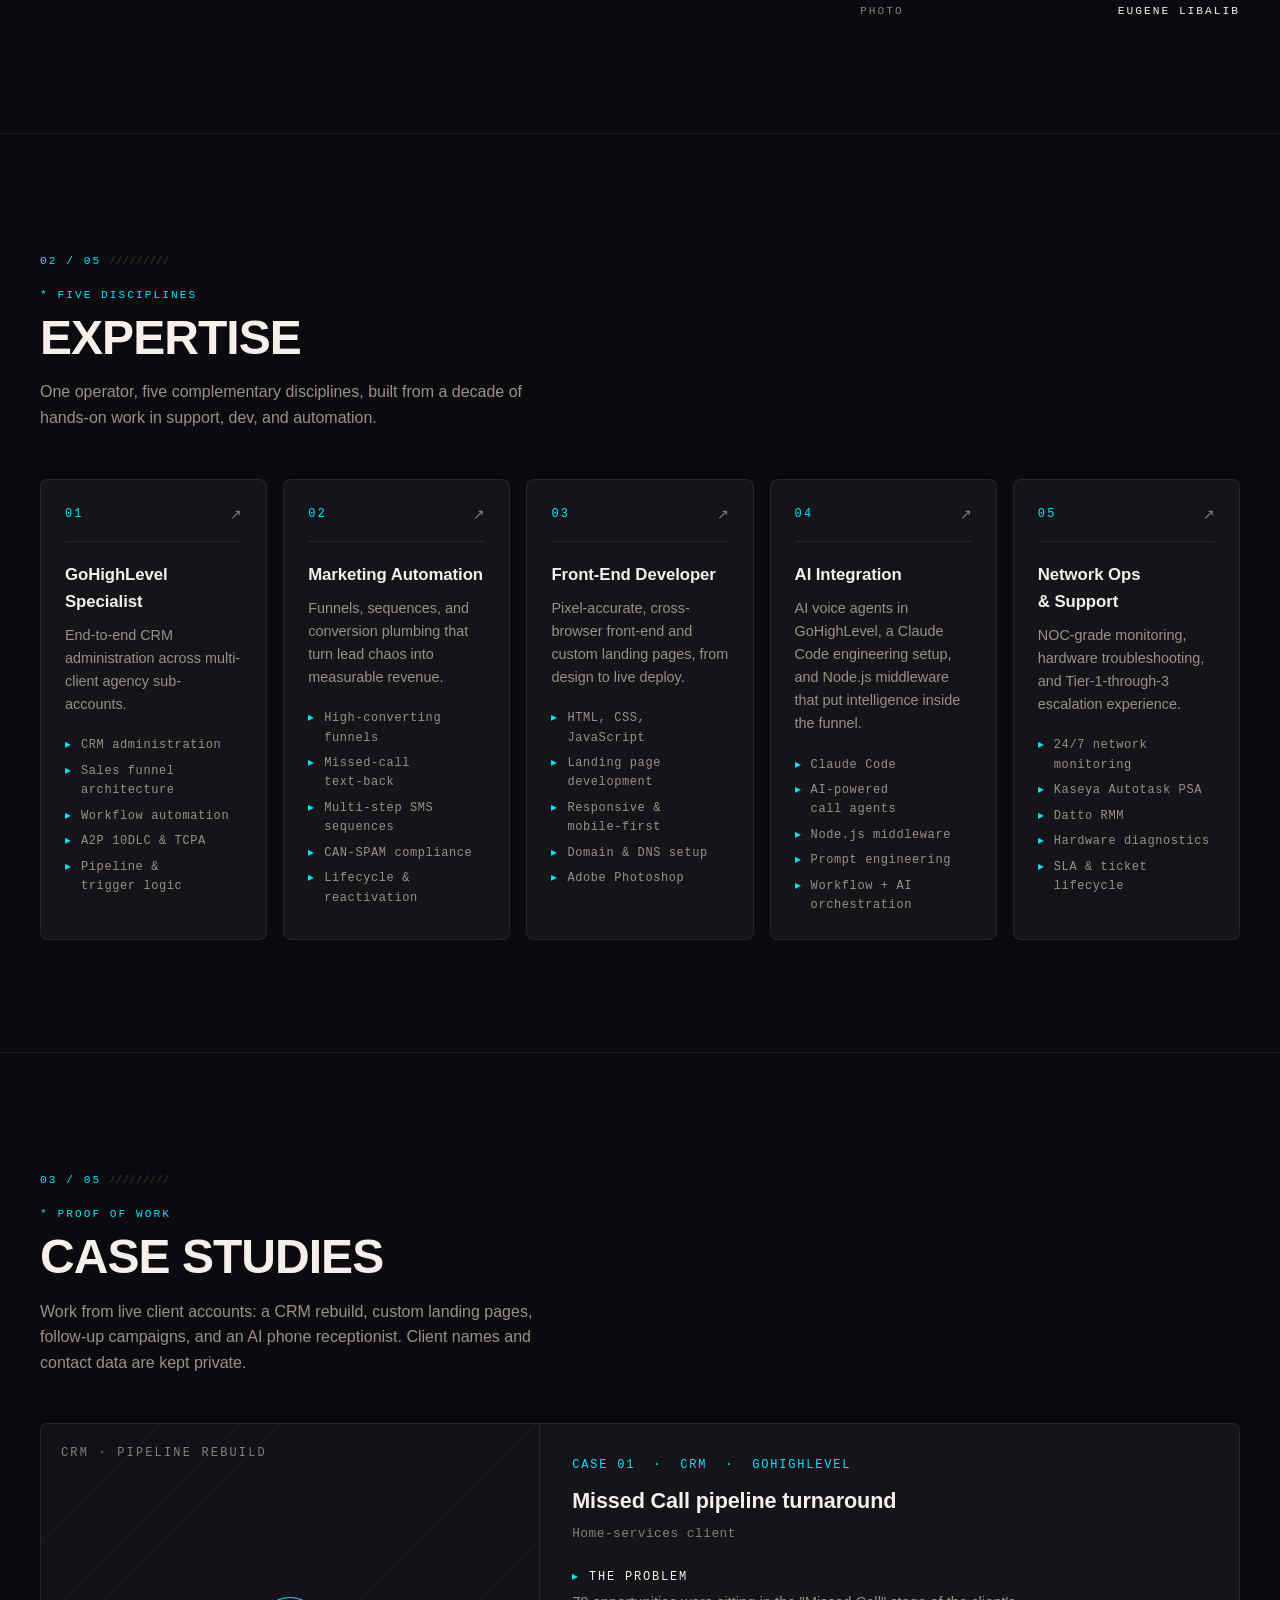
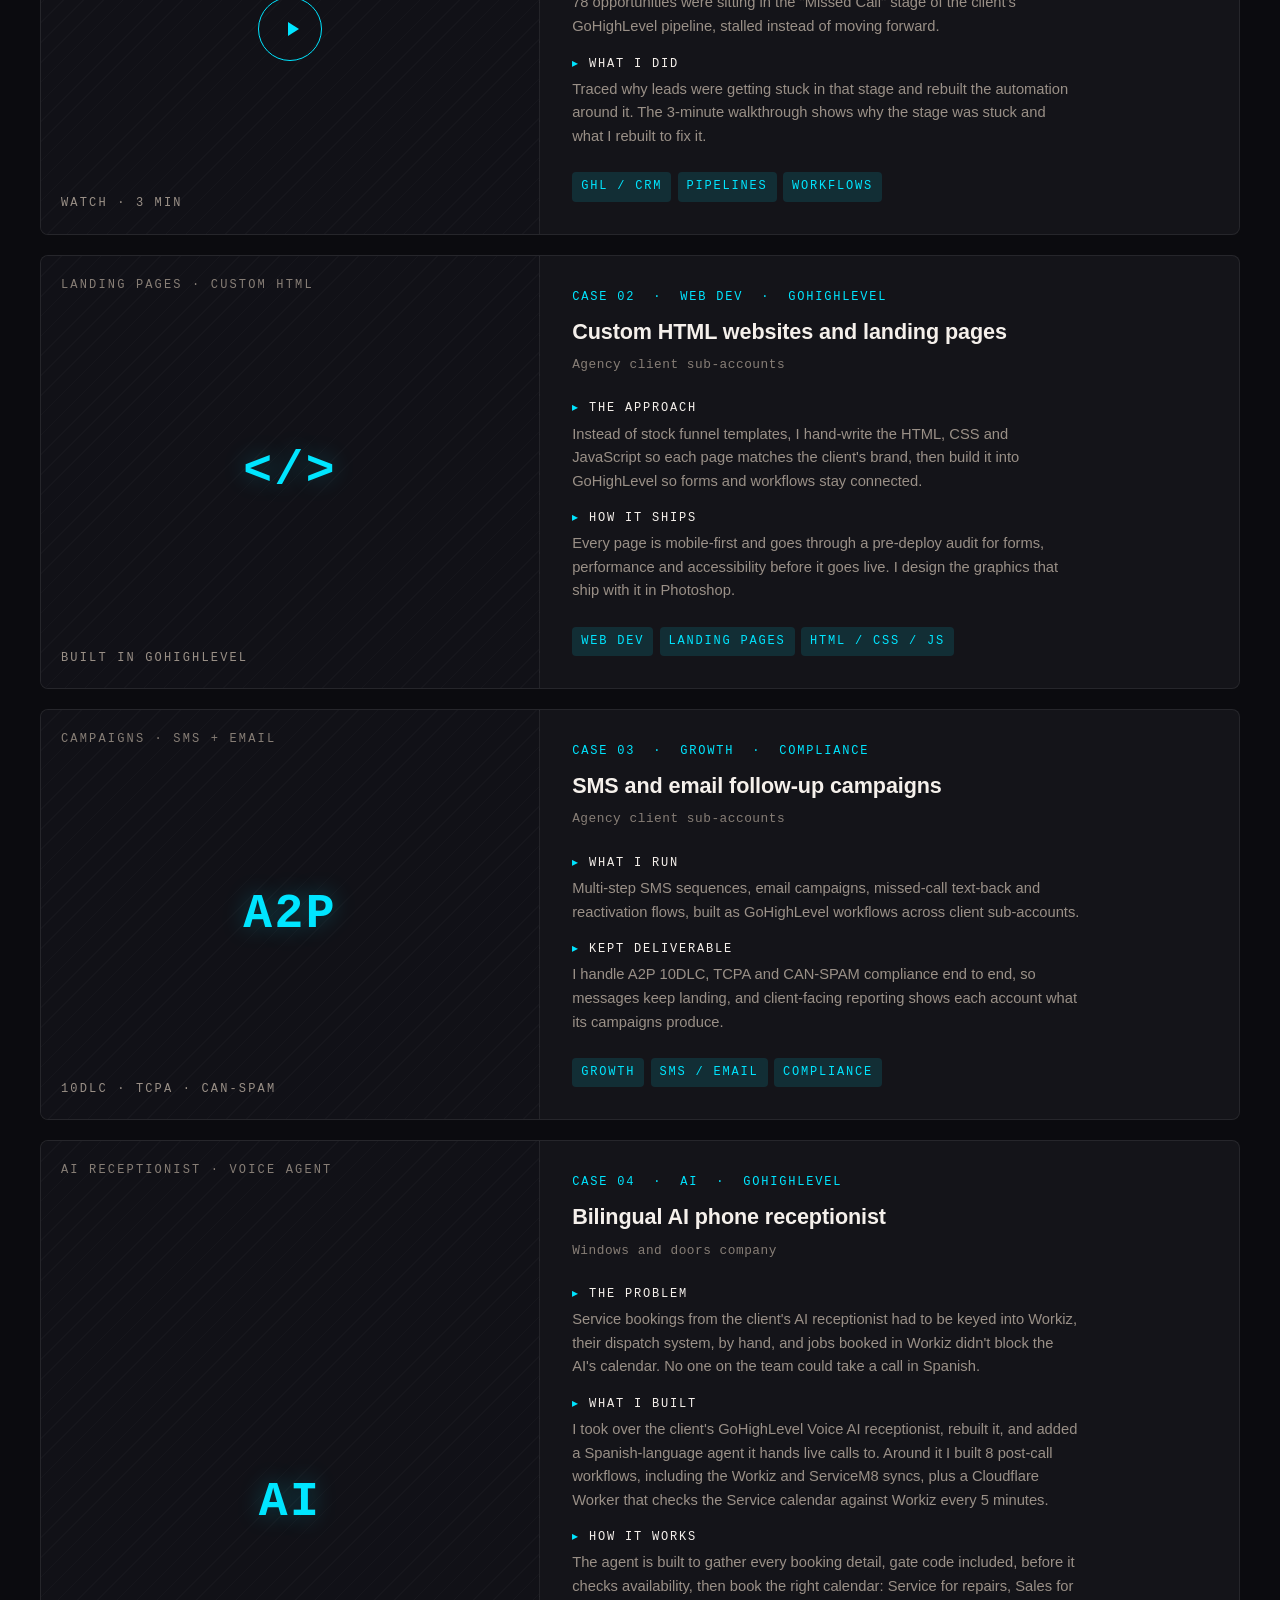
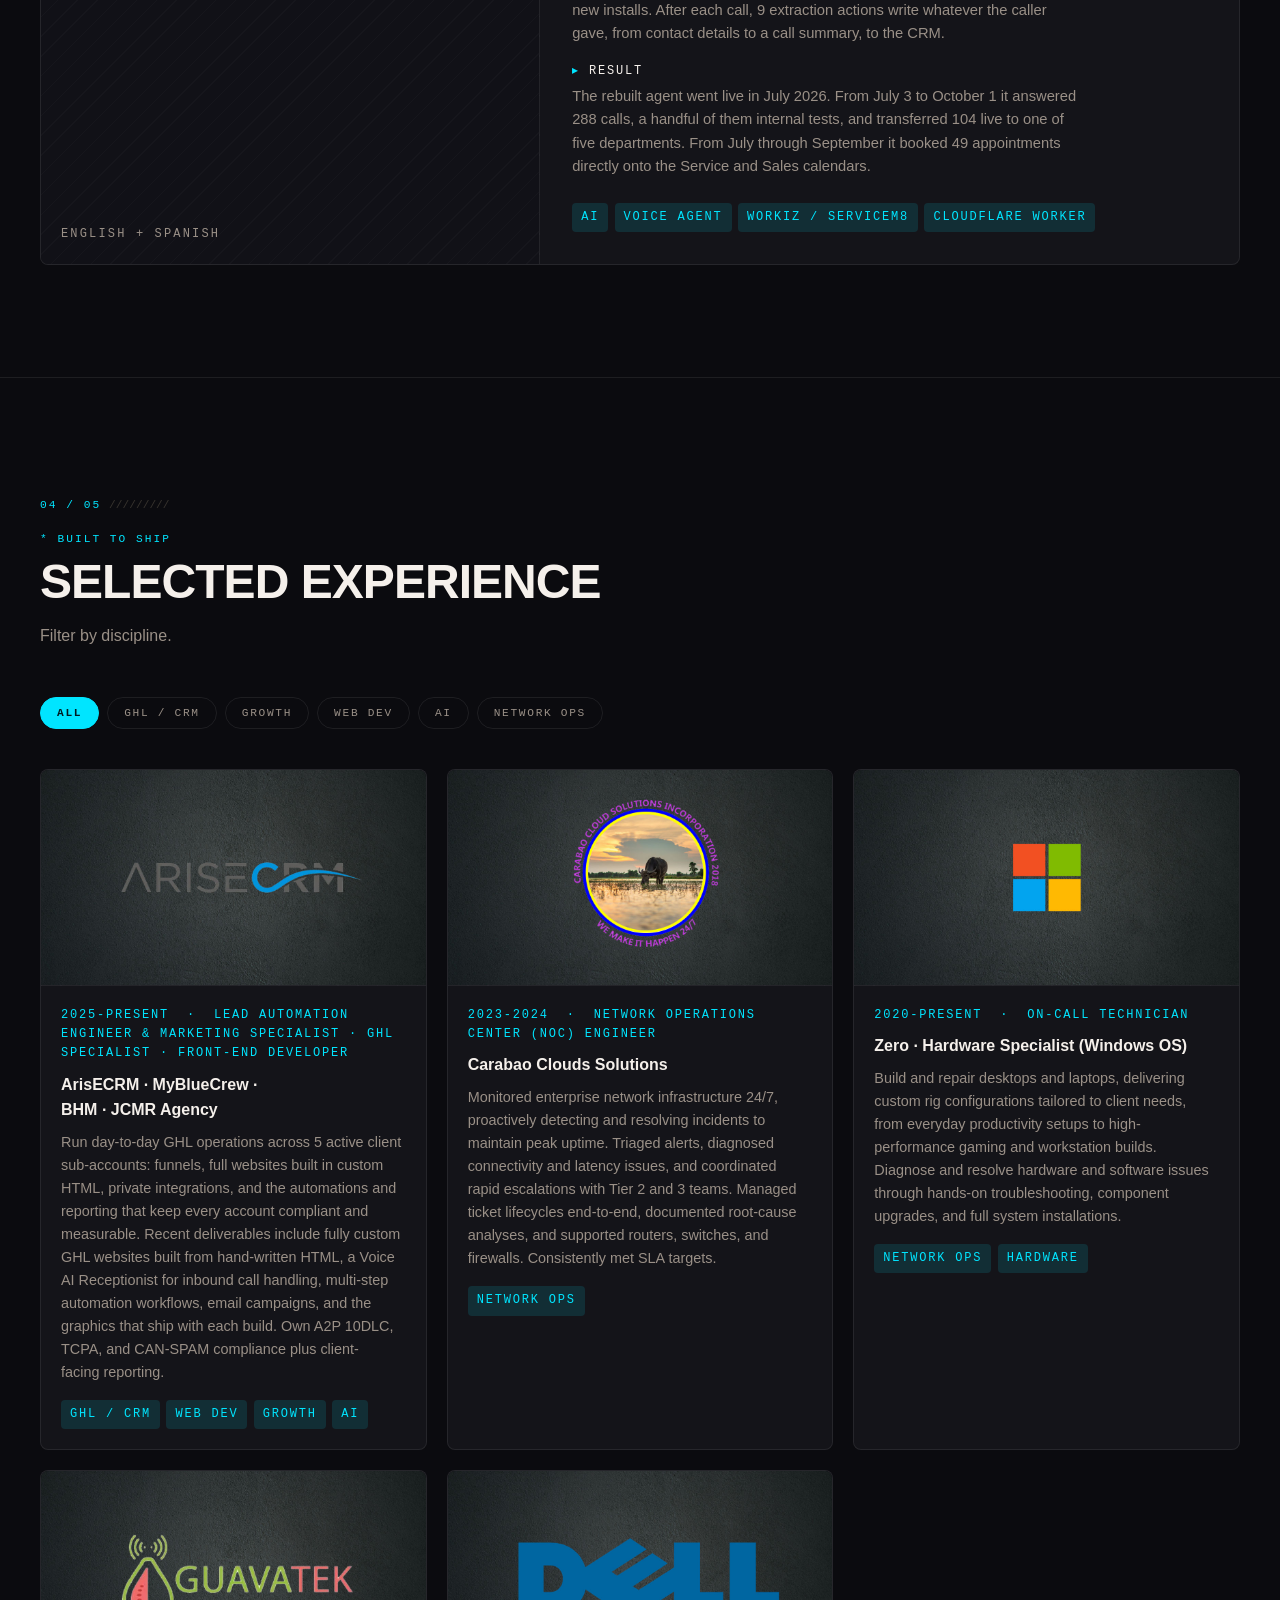
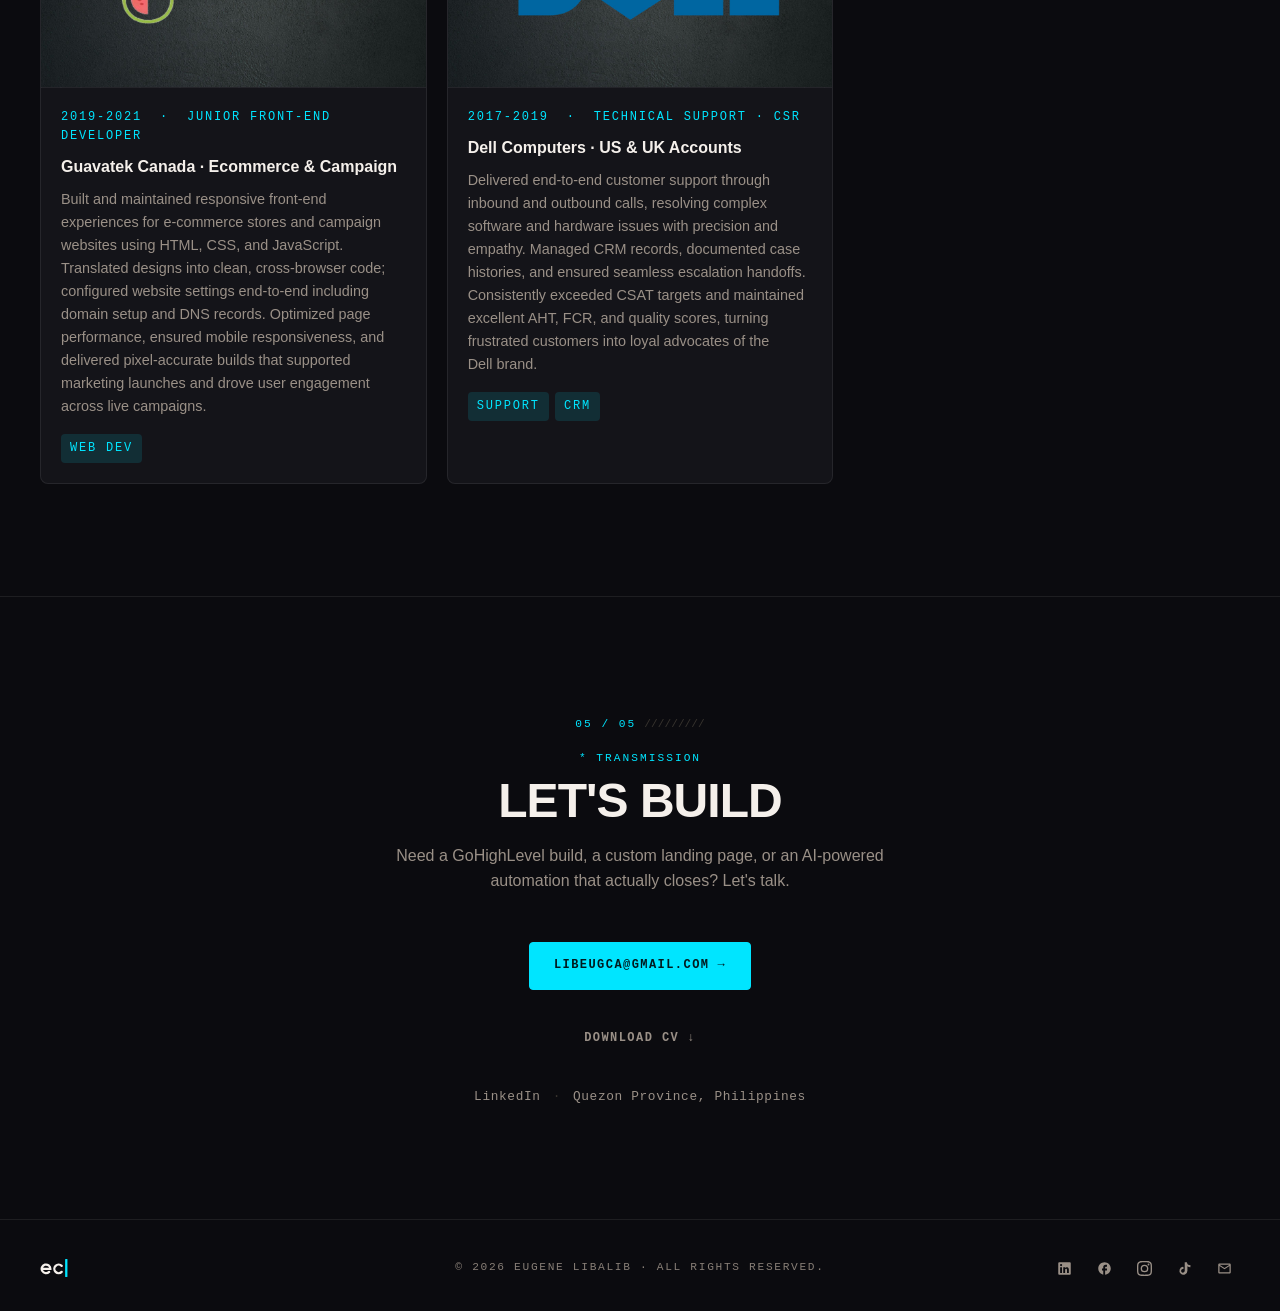
==== commit 67c91d70: "Raise small labels to 12px and keep separator dots off line starts The Impeccable detector found 42 " ====
--- a/index.html
+++ b/index.html
@@ -114,7 +114,7 @@
   <main id="top">
     <!-- HERO -->
     <section class="hero">
-      <p class="eyebrow">// PORTFOLIO &nbsp;·&nbsp; QUEZON PROVINCE, PH</p>
+      <p class="eyebrow">// PORTFOLIO&nbsp;&nbsp;·&nbsp; QUEZON PROVINCE, PH</p>
       <h1 class="hero__title">HI, I'M <span class="hero__name">EUGENE LIBALIB</span></h1>
       <p class="hero__subtitle">
         I work as <span class="role-rotator__article">a</span>
@@ -308,14 +308,14 @@
       <div class="case-list">
         <article class="case" id="case-crm">
           <a class="case__media case__media--video" href="https://drive.google.com/file/d/1J-WjdXMfaGFFnre1aTD3sYOo-Oqdjawp/view?usp=drive_link" target="_blank" rel="noopener" aria-label="Watch the 3-minute CRM walkthrough (opens Google Drive)">
-            <span class="case__media-label" aria-hidden="true">CRM · PIPELINE REBUILD</span>
+            <span class="case__media-label" aria-hidden="true">CRM&nbsp;· PIPELINE REBUILD</span>
             <span class="case__play" aria-hidden="true">
               <svg viewBox="0 0 24 24" fill="currentColor"><path d="M8 5v14l11-7z"/></svg>
             </span>
-            <span class="case__media-label case__media-label--end" aria-hidden="true">WATCH · 3 MIN</span>
+            <span class="case__media-label case__media-label--end" aria-hidden="true">WATCH&nbsp;· 3 MIN</span>
           </a>
           <div class="case__body">
-            <p class="case__meta">Case 01 &nbsp;·&nbsp; CRM &nbsp;·&nbsp; GoHighLevel</p>
+            <p class="case__meta">Case 01&nbsp;&nbsp;·&nbsp; CRM&nbsp;&nbsp;·&nbsp; GoHighLevel</p>
             <h3 class="case__title">Missed Call pipeline turnaround</h3>
             <p class="case__client">Home-services client</p>
             <dl class="case__points">
@@ -340,12 +340,12 @@
         <article class="case" id="case-landing">
           <!-- TODO(Gene): drop a blurred screenshot in assets/ and add <img src="assets/..." alt="..." /> inside this div. -->
           <div class="case__media" aria-hidden="true">
-            <span class="case__media-label">LANDING PAGES · CUSTOM HTML</span>
+            <span class="case__media-label">LANDING PAGES&nbsp;· CUSTOM HTML</span>
             <span class="case__media-mark">&lt;/&gt;</span>
             <span class="case__media-label case__media-label--end">BUILT IN GOHIGHLEVEL</span>
           </div>
           <div class="case__body">
-            <p class="case__meta">Case 02 &nbsp;·&nbsp; Web Dev &nbsp;·&nbsp; GoHighLevel</p>
+            <p class="case__meta">Case 02&nbsp;&nbsp;·&nbsp; Web Dev&nbsp;&nbsp;·&nbsp; GoHighLevel</p>
             <h3 class="case__title">Custom HTML websites and landing pages</h3>
             <p class="case__client">Agency client sub-accounts</p>
             <dl class="case__points">
@@ -370,12 +370,12 @@
         <article class="case" id="case-campaigns">
           <!-- TODO(Gene): drop a blurred workflow or campaign-stats screenshot in assets/ and add an <img> inside this div. -->
           <div class="case__media" aria-hidden="true">
-            <span class="case__media-label">CAMPAIGNS · SMS + EMAIL</span>
+            <span class="case__media-label">CAMPAIGNS&nbsp;· SMS + EMAIL</span>
             <span class="case__media-mark">A2P</span>
-            <span class="case__media-label case__media-label--end">10DLC · TCPA · CAN-SPAM</span>
+            <span class="case__media-label case__media-label--end">10DLC&nbsp;· TCPA&nbsp;· CAN-SPAM</span>
           </div>
           <div class="case__body">
-            <p class="case__meta">Case 03 &nbsp;·&nbsp; Growth &nbsp;·&nbsp; Compliance</p>
+            <p class="case__meta">Case 03&nbsp;&nbsp;·&nbsp; Growth&nbsp;&nbsp;·&nbsp; Compliance</p>
             <h3 class="case__title">SMS and email follow-up campaigns</h3>
             <p class="case__client">Agency client sub-accounts</p>
             <dl class="case__points">
@@ -400,12 +400,12 @@
         <article class="case" id="case-receptionist">
           <!-- TODO(Gene): drop a blurred screenshot of the agent config or call flow in assets/ and add an <img> inside this div. -->
           <div class="case__media" aria-hidden="true">
-            <span class="case__media-label">AI RECEPTIONIST · VOICE AGENT</span>
+            <span class="case__media-label">AI RECEPTIONIST&nbsp;· VOICE AGENT</span>
             <span class="case__media-mark">AI</span>
             <span class="case__media-label case__media-label--end">ENGLISH + SPANISH</span>
           </div>
           <div class="case__body">
-            <p class="case__meta">Case 04 &nbsp;·&nbsp; AI &nbsp;·&nbsp; GoHighLevel</p>
+            <p class="case__meta">Case 04&nbsp;&nbsp;·&nbsp; AI&nbsp;&nbsp;·&nbsp; GoHighLevel</p>
             <h3 class="case__title">Bilingual AI phone receptionist</h3>
             <p class="case__client">Windows and doors company</p>
             <dl class="case__points">
@@ -459,8 +459,8 @@
         <article class="project" data-roles="ghl web growth ai">
           <div class="project__thumb"><img src="assets/arisecrm.jpg" alt="ArisECRM" loading="lazy" /></div>
           <div class="project__body">
-            <p class="project__meta">2025-Present &nbsp;·&nbsp; Lead Automation Engineer &amp; Marketing Specialist · GHL Specialist · Front-End Developer</p>
-            <h3 class="project__title">ArisECRM · MyBlueCrew · BHM · JCMR Agency</h3>
+            <p class="project__meta">2025-Present&nbsp;&nbsp;·&nbsp; Lead Automation Engineer &amp; Marketing Specialist&nbsp;· GHL Specialist&nbsp;· Front-End Developer</p>
+            <h3 class="project__title">ArisECRM&nbsp;· MyBlueCrew&nbsp;· BHM&nbsp;· JCMR Agency</h3>
             <p class="project__desc">Run day-to-day GHL operations across 5 active client sub-accounts: funnels, full websites built in custom HTML, private integrations, and the automations and reporting that keep every account compliant and measurable. Recent deliverables include fully custom GHL websites built from hand-written HTML, a Voice AI Receptionist for inbound call handling, multi-step automation workflows, email campaigns, and the graphics that ship with each build. Own A2P 10DLC, TCPA, and CAN-SPAM compliance plus client-facing reporting.</p>
             <div class="project__tags">
               <span class="tag">GHL / CRM</span>
@@ -474,7 +474,7 @@
         <article class="project" data-roles="support">
           <div class="project__thumb"><img src="assets/carabao cloud solution.jpg" alt="Carabao Clouds Solutions" loading="lazy" /></div>
           <div class="project__body">
-            <p class="project__meta">2023-2024 &nbsp;·&nbsp; Network Operations Center (NOC) Engineer</p>
+            <p class="project__meta">2023-2024&nbsp;&nbsp;·&nbsp; Network Operations Center (NOC) Engineer</p>
             <h3 class="project__title">Carabao Clouds Solutions</h3>
             <p class="project__desc">Monitored enterprise network infrastructure 24/7, proactively detecting and resolving incidents to maintain peak uptime. Triaged alerts, diagnosed connectivity and latency issues, and coordinated rapid escalations with Tier 2 and 3 teams. Managed ticket lifecycles end-to-end, documented root-cause analyses, and supported routers, switches, and firewalls. Consistently met SLA targets.</p>
             <div class="project__tags">
@@ -486,8 +486,8 @@
         <article class="project" data-roles="support">
           <div class="project__thumb"><img src="assets/zero harware specialist.jpg" alt="Zero Hardware Specialist" loading="lazy" /></div>
           <div class="project__body">
-            <p class="project__meta">2020-Present &nbsp;·&nbsp; On-Call Technician</p>
-            <h3 class="project__title">Zero · Hardware Specialist (Windows OS)</h3>
+            <p class="project__meta">2020-Present&nbsp;&nbsp;·&nbsp; On-Call Technician</p>
+            <h3 class="project__title">Zero&nbsp;· Hardware Specialist (Windows OS)</h3>
             <p class="project__desc">Build and repair desktops and laptops, delivering custom rig configurations tailored to client needs, from everyday productivity setups to high-performance gaming and workstation builds. Diagnose and resolve hardware and software issues through hands-on troubleshooting, component upgrades, and full system installations.</p>
             <div class="project__tags">
               <span class="tag">Network Ops</span>
@@ -499,8 +499,8 @@
         <article class="project" data-roles="web">
           <div class="project__thumb"><img src="assets/guavatek.jpg" alt="Guavatek Canada" loading="lazy" /></div>
           <div class="project__body">
-            <p class="project__meta">2019-2021 &nbsp;·&nbsp; Junior FRONT-END DEVELOPER</p>
-            <h3 class="project__title">Guavatek Canada · Ecommerce &amp; Campaign</h3>
+            <p class="project__meta">2019-2021&nbsp;&nbsp;·&nbsp; Junior FRONT-END DEVELOPER</p>
+            <h3 class="project__title">Guavatek Canada&nbsp;· Ecommerce &amp; Campaign</h3>
             <p class="project__desc">Built and maintained responsive front-end experiences for e-commerce stores and campaign websites using HTML, CSS, and JavaScript. Translated designs into clean, cross-browser code; configured website settings end-to-end including domain setup and DNS records. Optimized page performance, ensured mobile responsiveness, and delivered pixel-accurate builds that supported marketing launches and drove user engagement across live campaigns.</p>
             <div class="project__tags">
               <span class="tag">Web Dev</span>
@@ -511,8 +511,8 @@
         <article class="project" data-roles="support">
           <div class="project__thumb"><img src="assets/dell computers.jpg" alt="Dell Computers" loading="lazy" /></div>
           <div class="project__body">
-            <p class="project__meta">2017-2019 &nbsp;·&nbsp; Technical Support · CSR</p>
-            <h3 class="project__title">Dell Computers · US &amp; UK Accounts</h3>
+            <p class="project__meta">2017-2019&nbsp;&nbsp;·&nbsp; Technical Support&nbsp;· CSR</p>
+            <h3 class="project__title">Dell Computers&nbsp;· US &amp; UK Accounts</h3>
             <p class="project__desc">Delivered end-to-end customer support through inbound and outbound calls, resolving complex software and hardware issues with precision and empathy. Managed CRM records, documented case histories, and ensured seamless escalation handoffs. Consistently exceeded CSAT targets and maintained excellent AHT, FCR, and quality scores, turning frustrated customers into loyal advocates of the Dell brand.</p>
             <div class="project__tags">
               <span class="tag">Support</span>
@@ -554,7 +554,7 @@
     <div class="footer__left">
       <img src="assets/ecl-glyph.svg" alt="" class="nav__mark" aria-hidden="true" />
     </div>
-    <p class="footer__center">© <span id="year"></span> Eugene Libalib · All rights reserved.</p>
+    <p class="footer__center">© <span id="year"></span> Eugene Libalib&nbsp;· All rights reserved.</p>
     <div class="footer__right">
       <a href="https://www.linkedin.com/in/genelibalib" target="_blank" rel="noopener" class="footer__social" aria-label="LinkedIn">
         <svg viewBox="0 0 24 24" fill="currentColor" aria-hidden="true"><path d="M20.5 2h-17A1.5 1.5 0 0 0 2 3.5v17A1.5 1.5 0 0 0 3.5 22h17a1.5 1.5 0 0 0 1.5-1.5v-17A1.5 1.5 0 0 0 20.5 2zM8 19H5v-9h3v9zM6.5 8.25A1.75 1.75 0 1 1 8.3 6.5a1.78 1.78 0 0 1-1.8 1.75zM19 19h-3v-4.74c0-1.42-.6-1.93-1.38-1.93A1.74 1.74 0 0 0 13 14.19v4.81h-3v-9h2.9v1.3a3.11 3.11 0 0 1 2.7-1.4c1.55 0 3.36.86 3.36 3.66z"/></svg>
--- a/styles.css
+++ b/styles.css
@@ -60,6 +60,13 @@
 
 img { max-width: 100%; display: block; }
 
+/* No paragraph ends on one lone word, and a heading that wraps splits into even lines.
+   Browsers without text-wrap support ignore both. */
+p, dd, li { text-wrap: pretty; }
+h2, h3 { text-wrap: balance; }
+/* The mono label lines keep plain wrapping: "pretty" broke "On-Call" at its hyphen at 360px. */
+.case__meta, .project__meta { text-wrap: wrap; }
+
 /* ============ TYPOGRAPHY HELPERS ============ */
 .eyebrow {
   font-family: var(--font-mono);
@@ -855,7 +862,7 @@
 .project__body { padding: 1.25rem; }
 .project__meta {
   font-family: var(--font-mono);
-  font-size: 0.68rem;
+  font-size: 0.75rem;
   letter-spacing: 0.15em;
   text-transform: uppercase;
   color: var(--accent);
@@ -878,7 +885,7 @@
 }
 .tag {
   font-family: var(--font-mono);
-  font-size: 0.65rem;
+  font-size: 0.75rem;
   letter-spacing: 0.15em;
   text-transform: uppercase;
   color: var(--accent);
@@ -939,7 +946,7 @@
 .case__media-label {
   position: relative;
   font-family: var(--font-mono);
-  font-size: 0.68rem;
+  font-size: 0.75rem;
   letter-spacing: 0.18em;
   text-transform: uppercase;
   color: var(--text-dim);
@@ -983,7 +990,7 @@
 .case__body { padding: clamp(1.25rem, 3vw, 2rem); }
 .case__meta {
   font-family: var(--font-mono);
-  font-size: 0.68rem;
+  font-size: 0.75rem;
   letter-spacing: 0.15em;
   text-transform: uppercase;
   color: var(--accent);
@@ -997,8 +1004,8 @@
 }
 .case__client {
   font-family: var(--font-mono);
-  font-size: 0.72rem;
-  letter-spacing: 0.08em;
+  font-size: 0.8rem;
+  letter-spacing: 0.04em;
   color: var(--text-dim);
   margin: 0;
 }
@@ -1009,7 +1016,7 @@
 }
 .case__points dt {
   font-family: var(--font-mono);
-  font-size: 0.68rem;
+  font-size: 0.75rem;
   letter-spacing: 0.15em;
   text-transform: uppercase;
   color: var(--text);
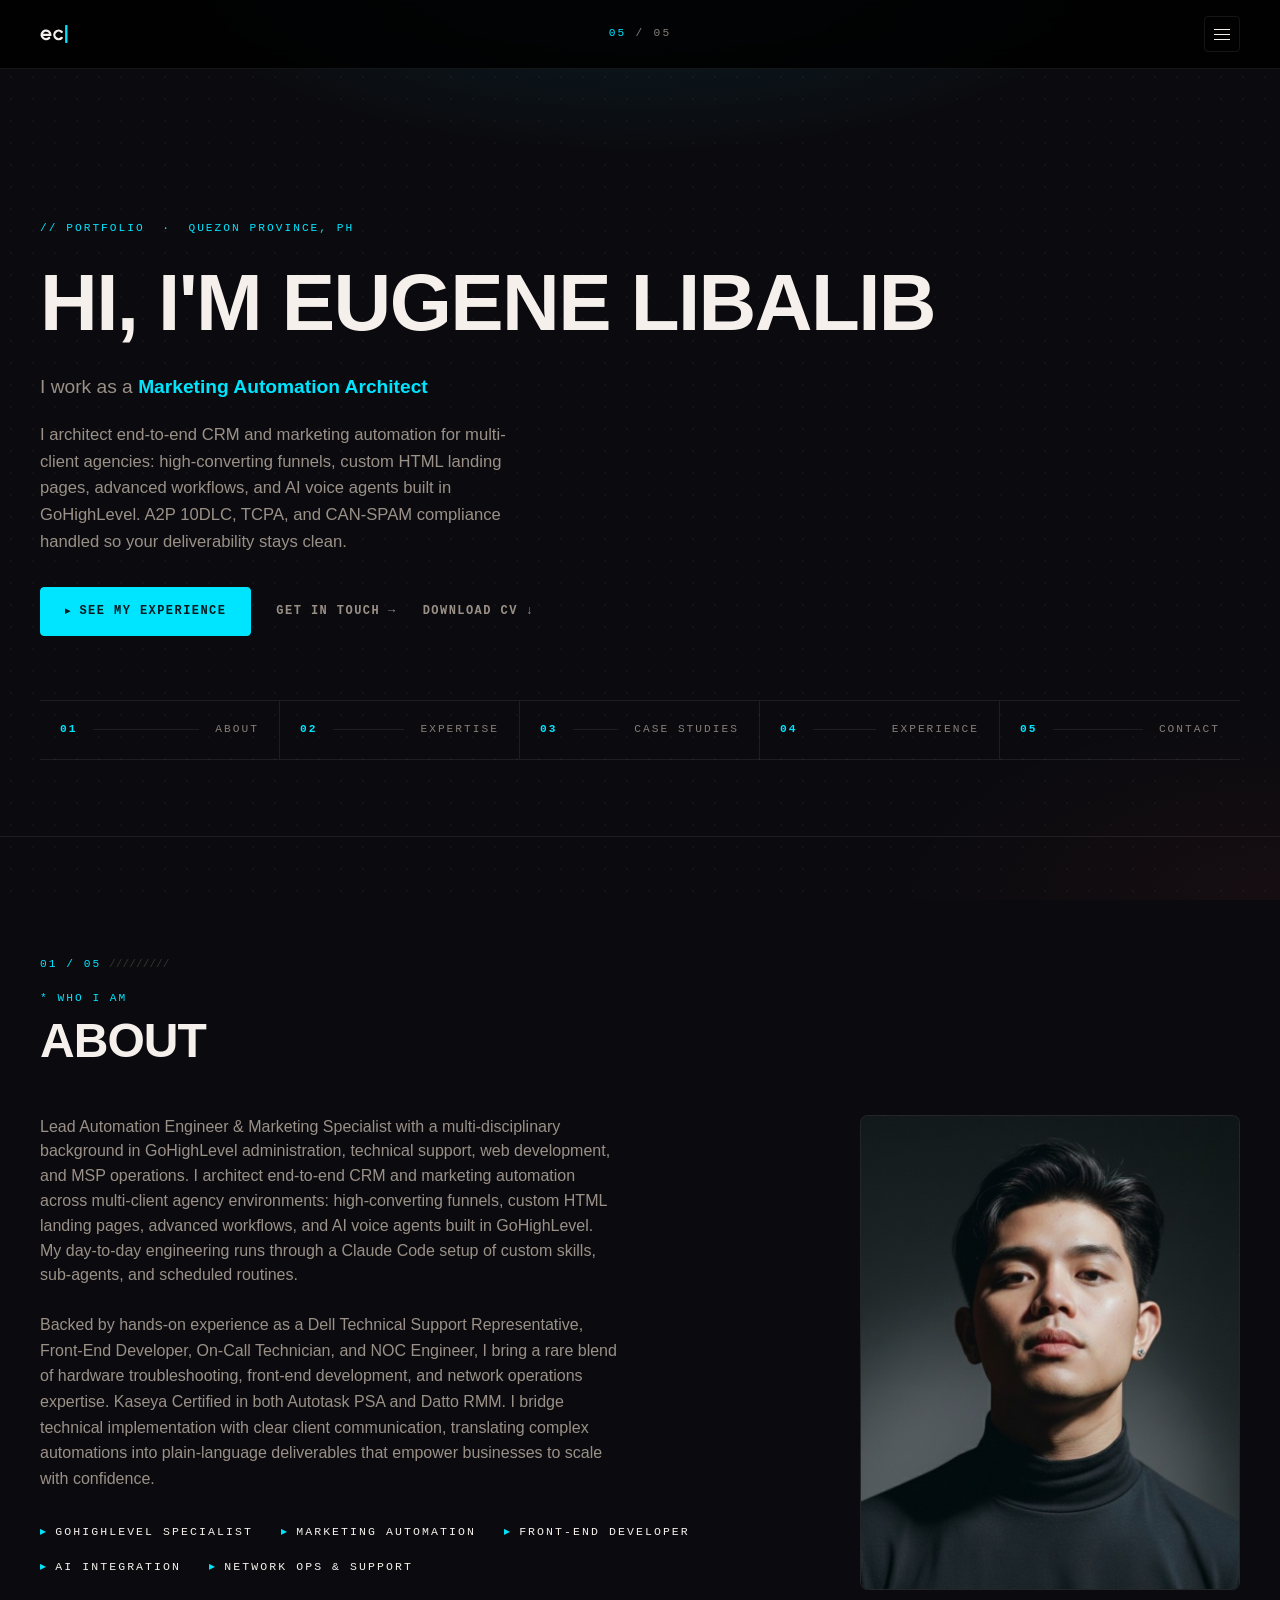
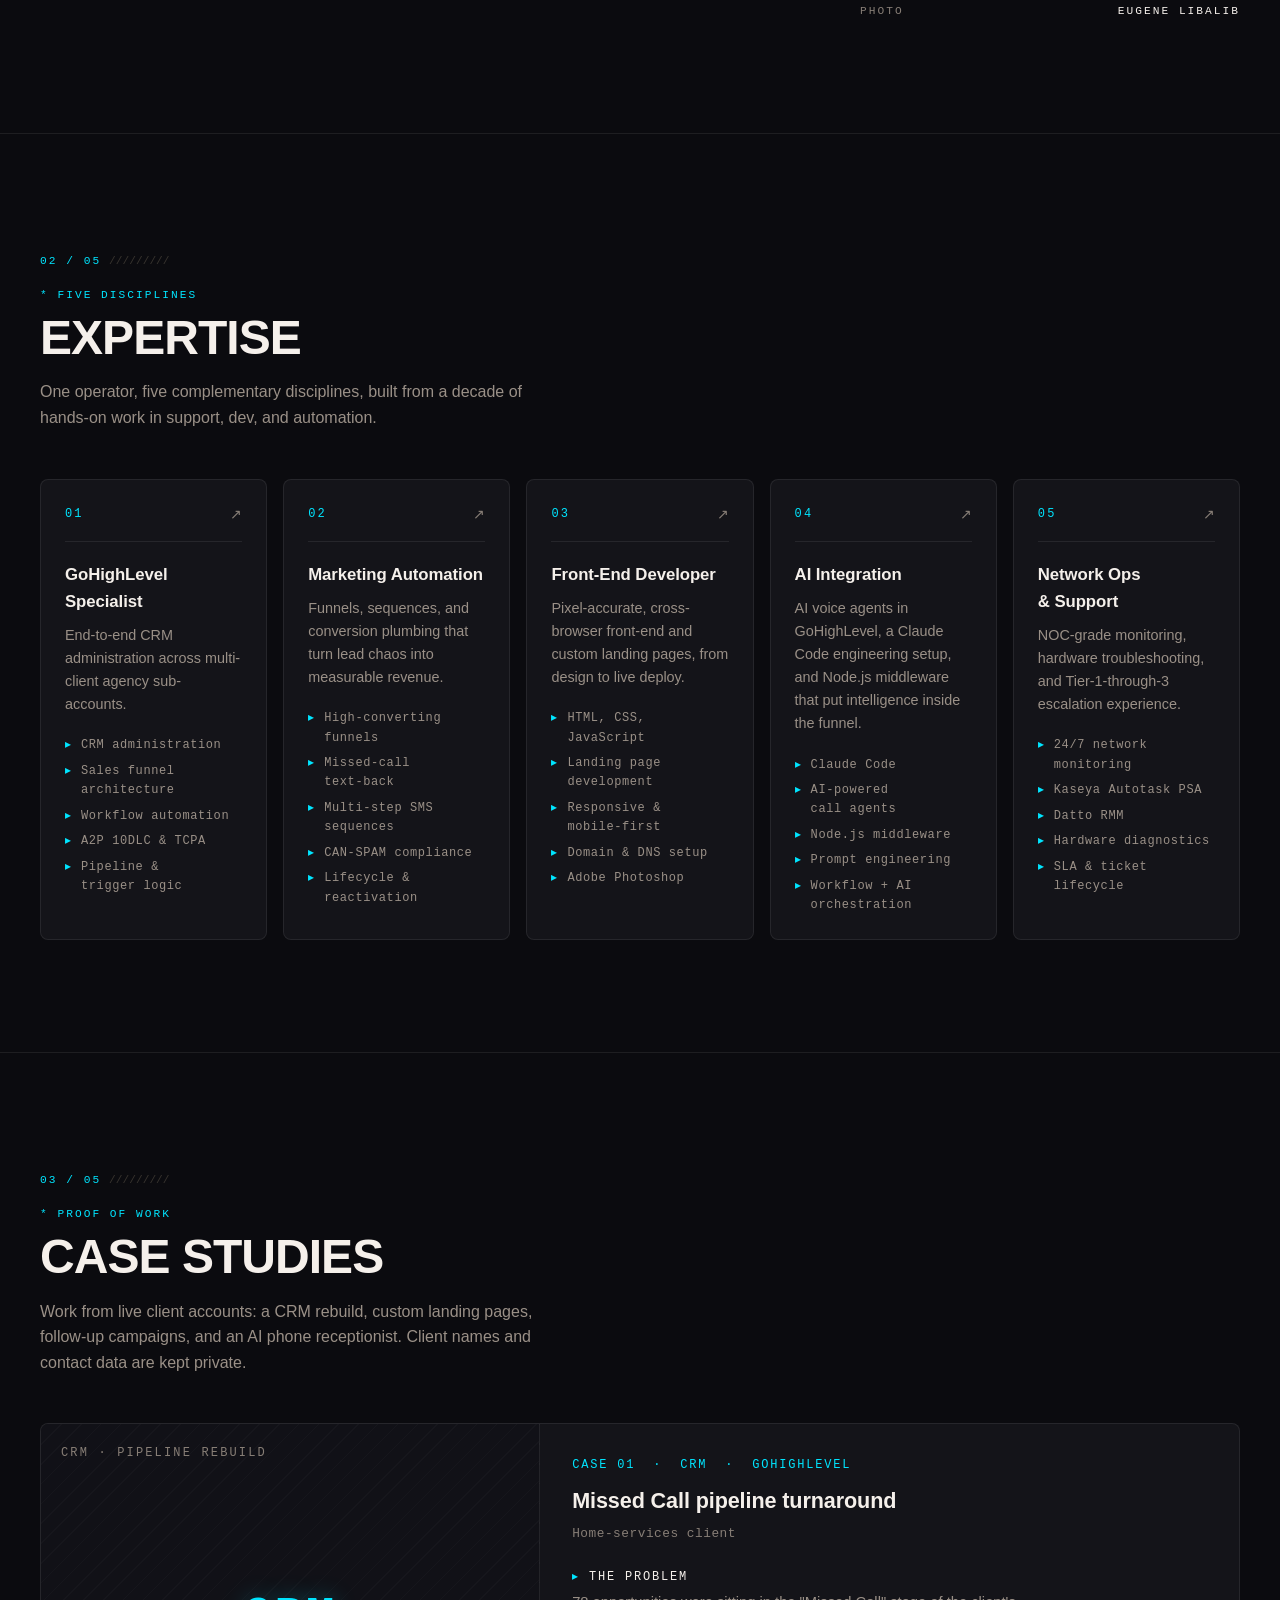
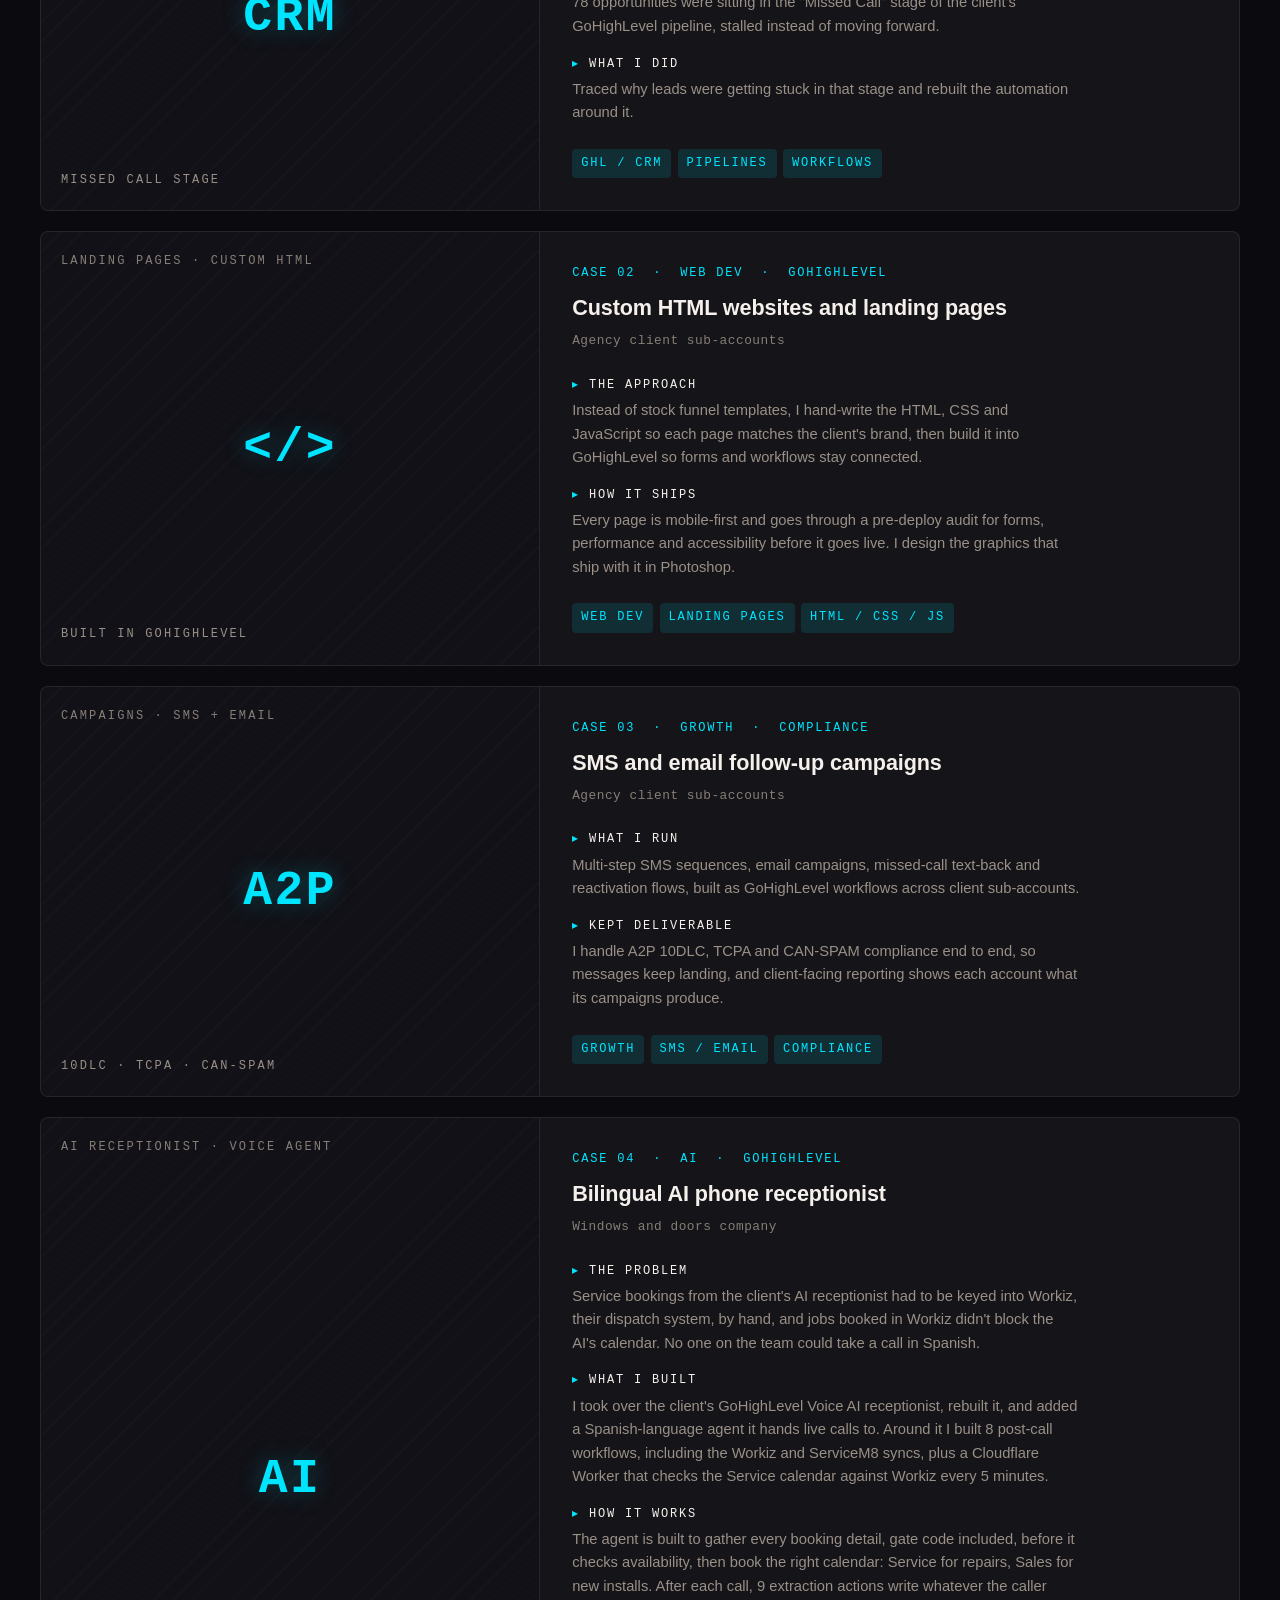
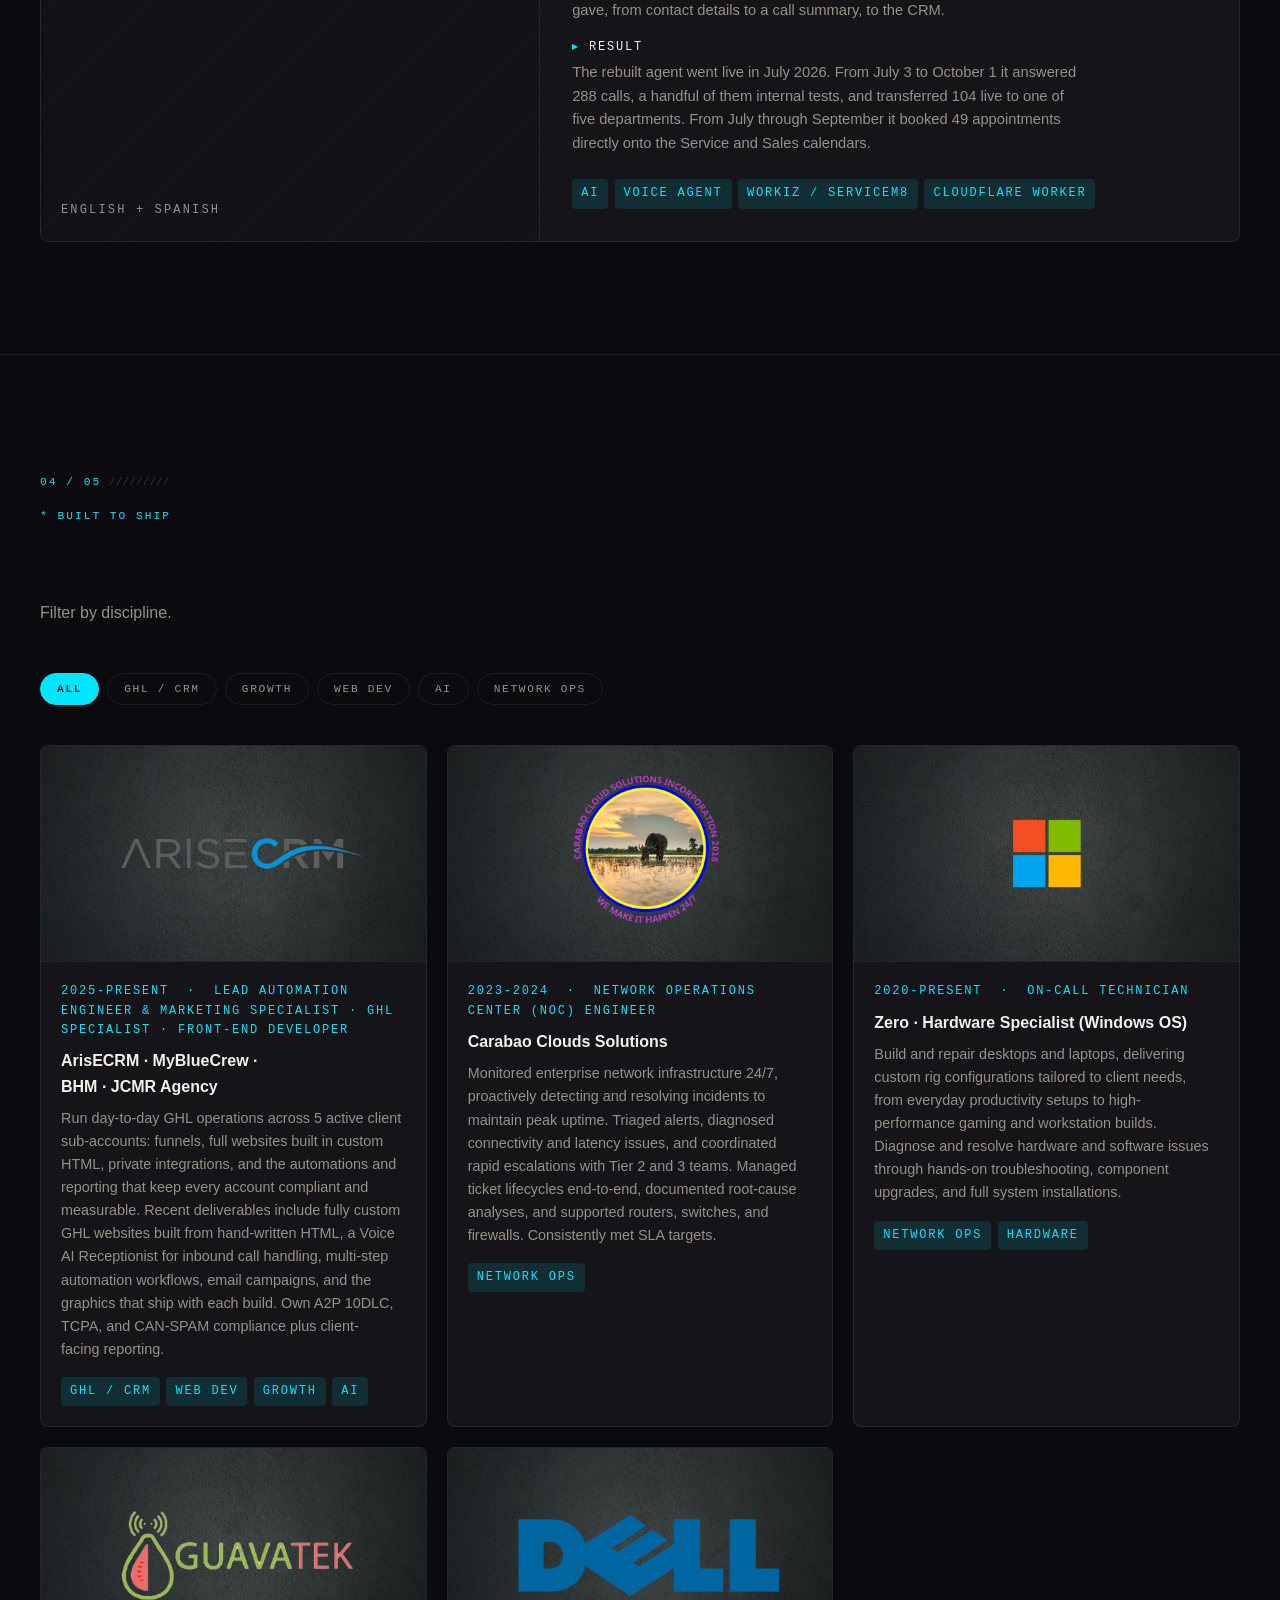
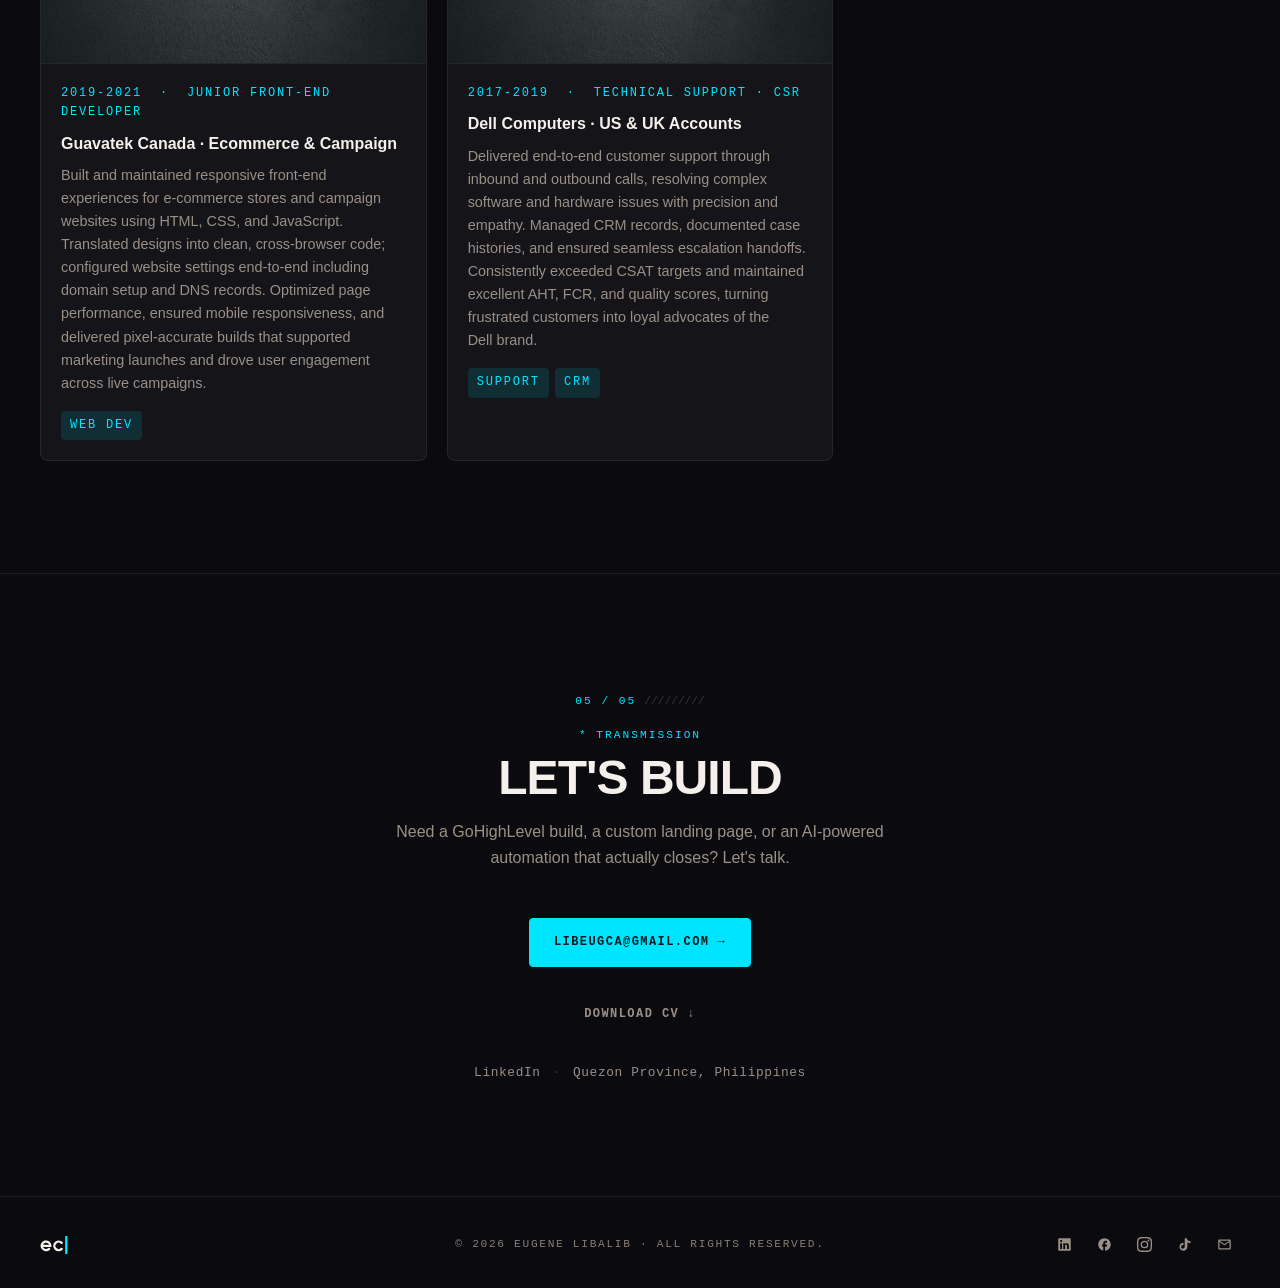
==== commit 2c3c22bb: "Take down the Case 01 walkthrough video until a new one is ready The Drive video's picture and sound" ====
--- a/index.html
+++ b/index.html
@@ -307,13 +307,12 @@
 
       <div class="case-list">
         <article class="case" id="case-crm">
-          <a class="case__media case__media--video" href="https://drive.google.com/file/d/1J-WjdXMfaGFFnre1aTD3sYOo-Oqdjawp/view?usp=drive_link" target="_blank" rel="noopener" aria-label="Watch the 3-minute CRM walkthrough (opens Google Drive)">
-            <span class="case__media-label" aria-hidden="true">CRM&nbsp;· PIPELINE REBUILD</span>
-            <span class="case__play" aria-hidden="true">
-              <svg viewBox="0 0 24 24" fill="currentColor"><path d="M8 5v14l11-7z"/></svg>
-            </span>
-            <span class="case__media-label case__media-label--end" aria-hidden="true">WATCH&nbsp;· 3 MIN</span>
-          </a>
+          <!-- TODO(Gene): the walkthrough video comes back here when the new one is ready (the old Drive link was taken down on 2026-11-10; the play button markup is in git history). -->
+          <div class="case__media" aria-hidden="true">
+            <span class="case__media-label">CRM&nbsp;· PIPELINE REBUILD</span>
+            <span class="case__media-mark">CRM</span>
+            <span class="case__media-label case__media-label--end">MISSED CALL STAGE</span>
+          </div>
           <div class="case__body">
             <p class="case__meta">Case 01&nbsp;&nbsp;·&nbsp; CRM&nbsp;&nbsp;·&nbsp; GoHighLevel</p>
             <h3 class="case__title">Missed Call pipeline turnaround</h3>
@@ -325,7 +324,7 @@
               </div>
               <div>
                 <dt>What I did</dt>
-                <dd>Traced why leads were getting stuck in that stage and rebuilt the automation around it. The 3-minute walkthrough shows why the stage was stuck and what I rebuilt to fix it.</dd>
+                <dd>Traced why leads were getting stuck in that stage and rebuilt the automation around it.</dd>
               </div>
               <!-- TODO(Gene): add a "Result" row with before/after numbers for the 78 opportunities. -->
             </dl>
--- a/styles.css
+++ b/styles.css
@@ -910,7 +910,7 @@
   overflow: hidden;
   transition: border-color .2s ease, box-shadow .2s ease, var(--reveal-transition);
 }
-/* Border only, no lift: a case card is not a link (only Case 01's video panel is). */
+/* Border only, no lift: a case card is not a link (Case 01's video panel is, while it has a video). */
 @media (hover: hover) and (pointer: fine) {
   .case:hover {
     border-color: var(--accent);
@@ -961,6 +961,8 @@
   color: var(--accent);
   text-shadow: 0 0 24px var(--accent-glow);
 }
+/* The play button and video panel styles below are unused while Case 01 has no video (taken
+   down 2026-11-10). They stay so the new walkthrough only needs its markup back. */
 .case__play {
   align-self: center;
   display: inline-flex;
